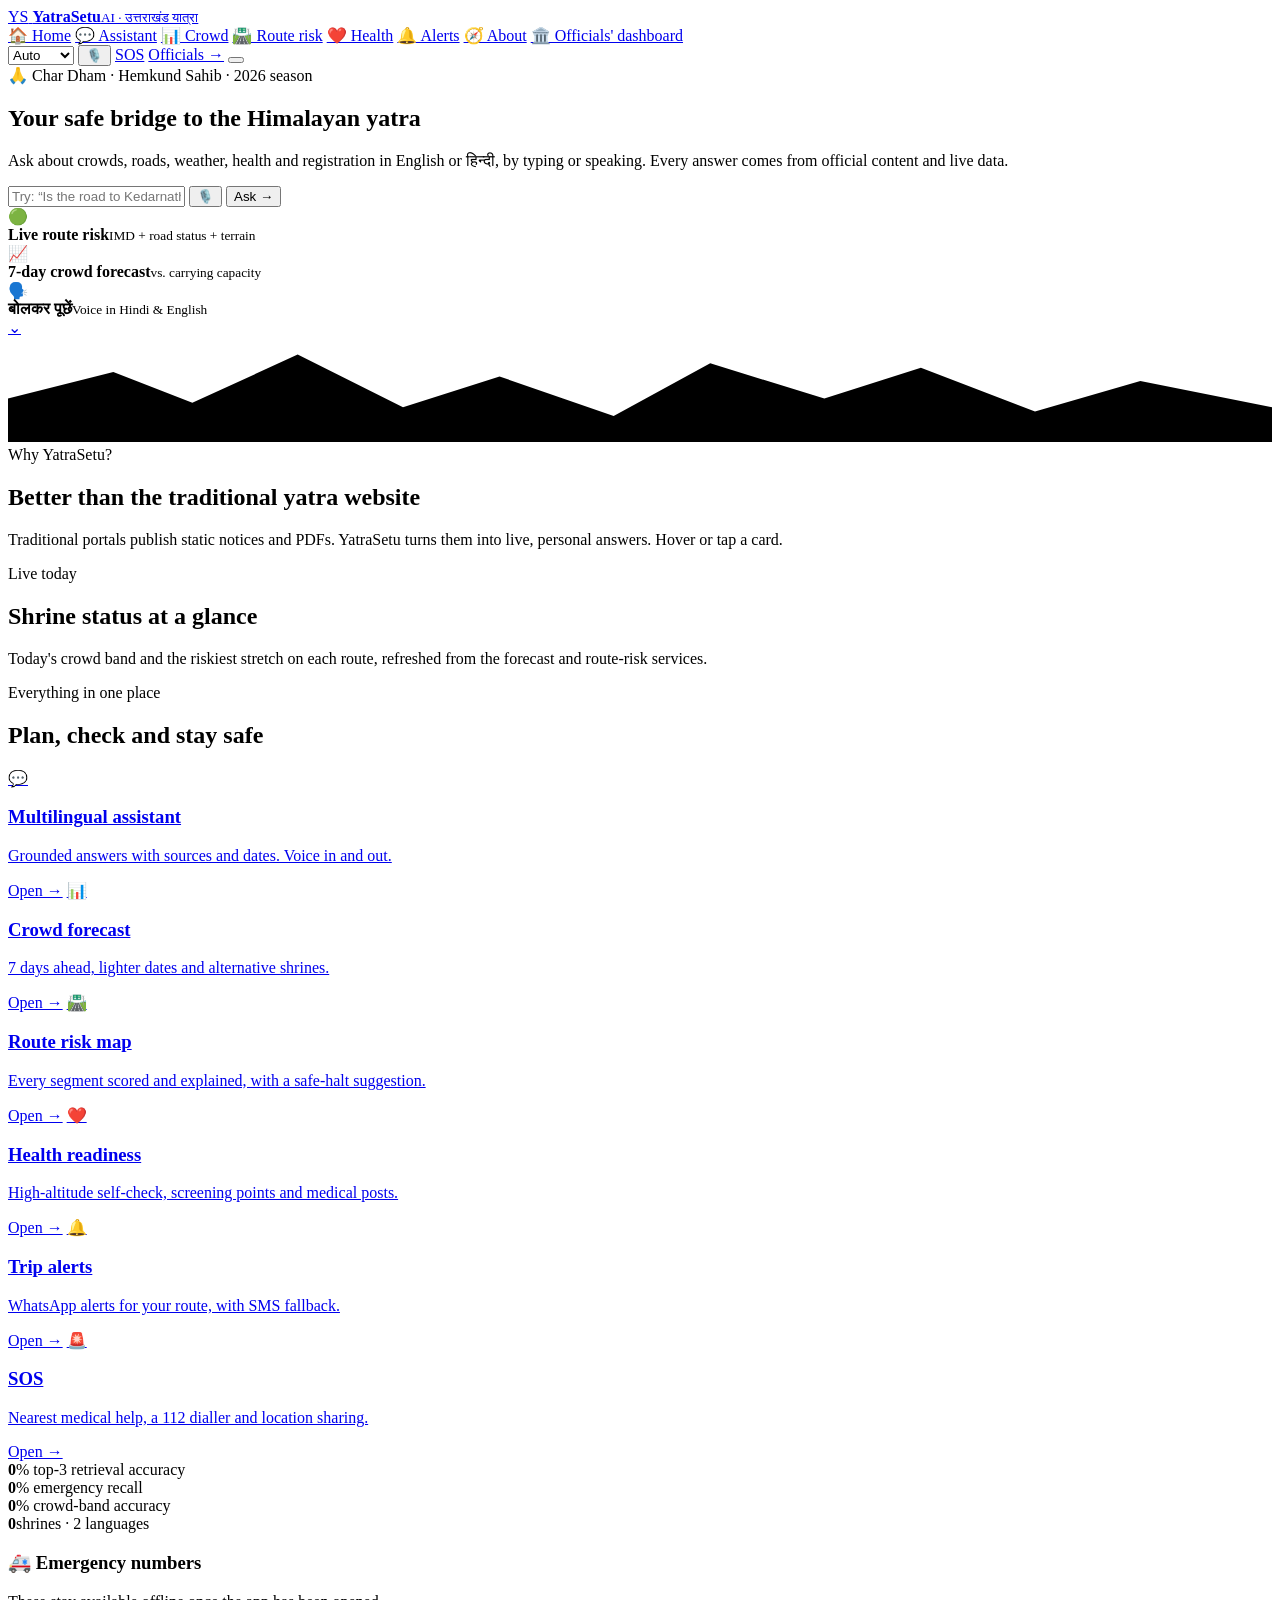
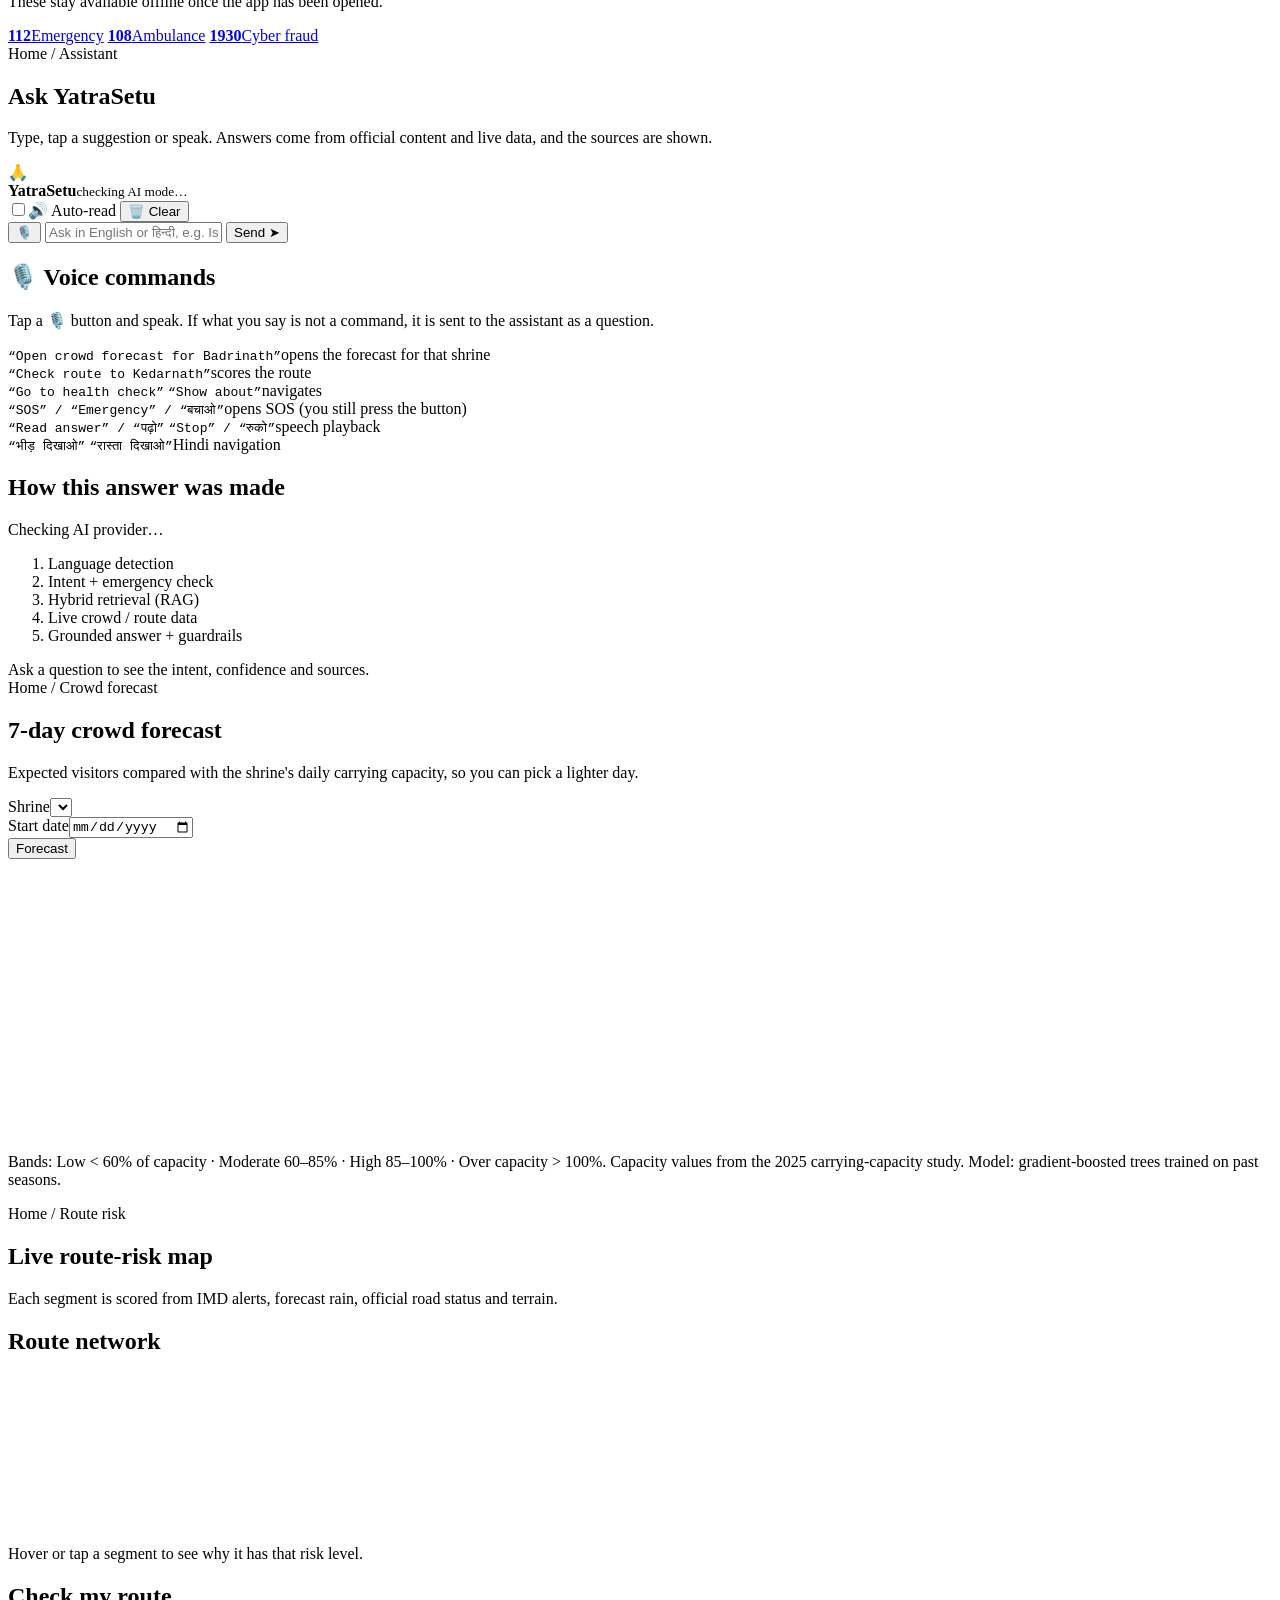
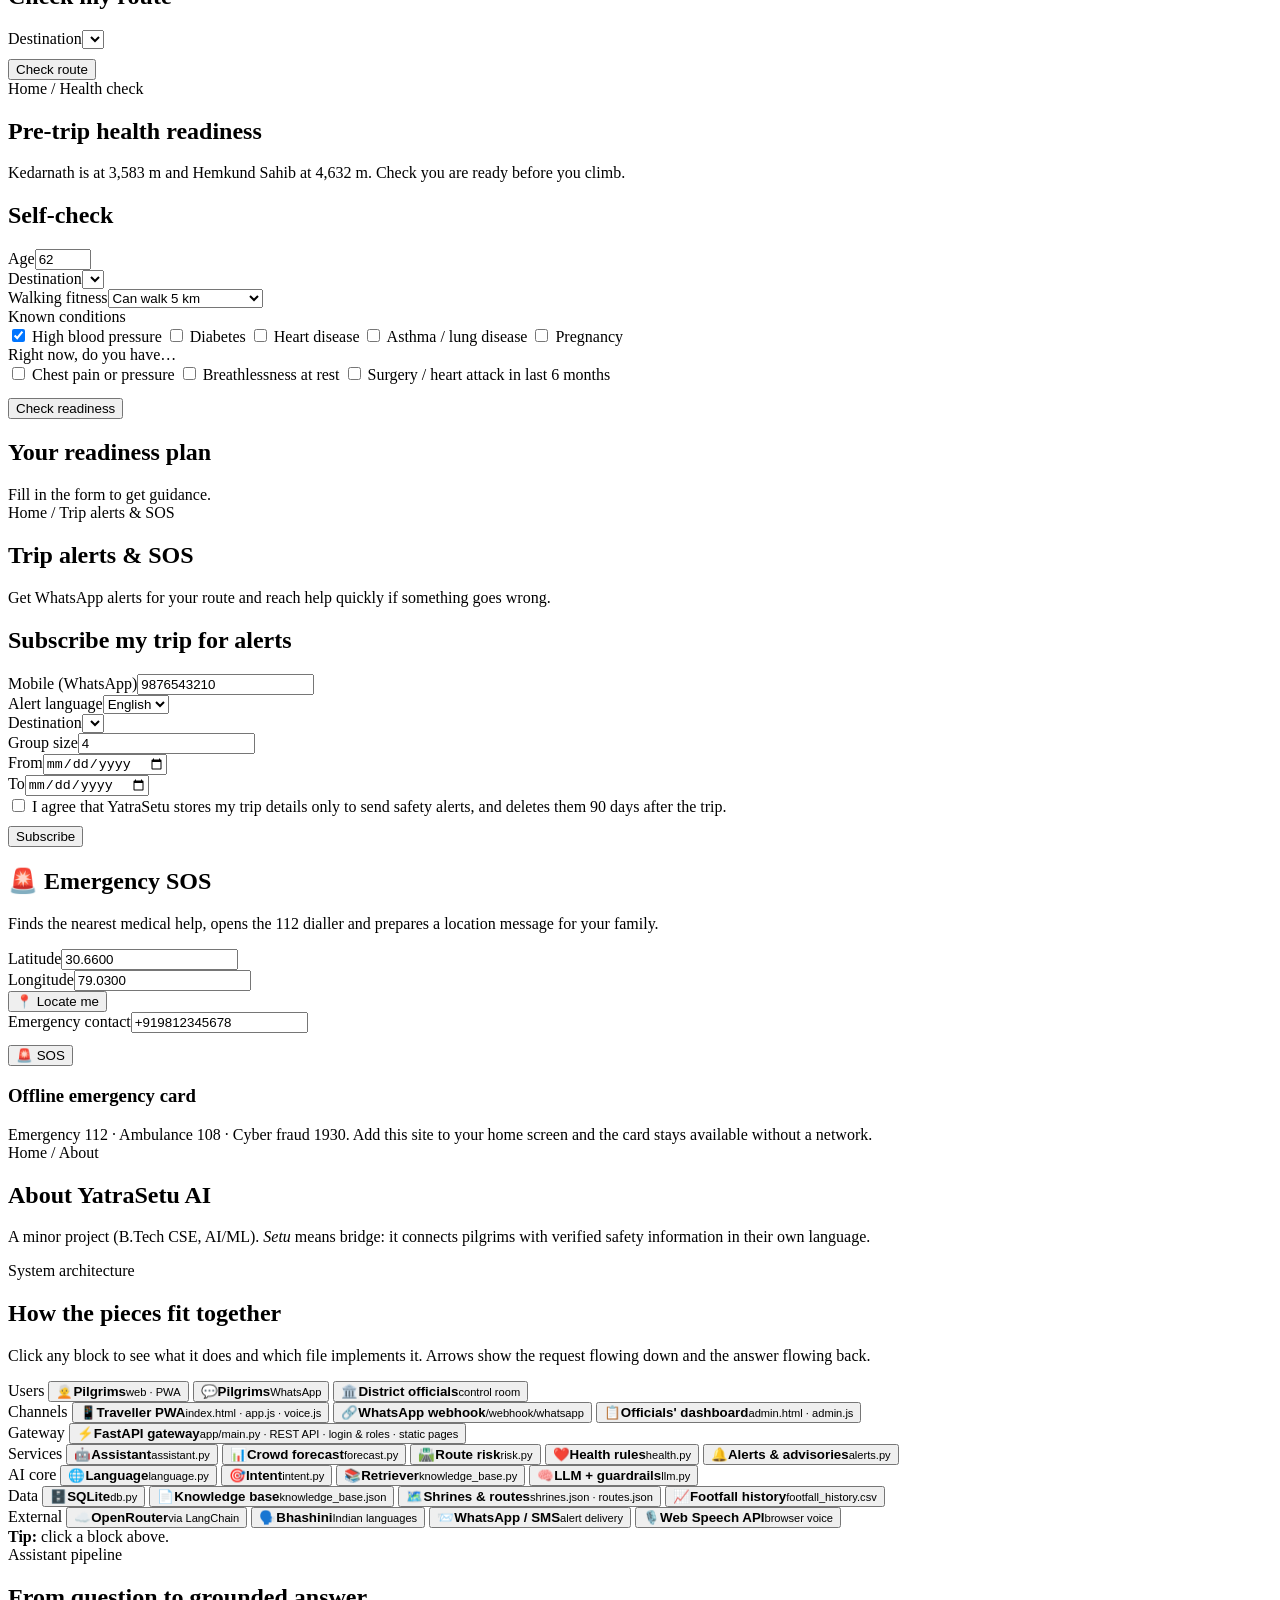
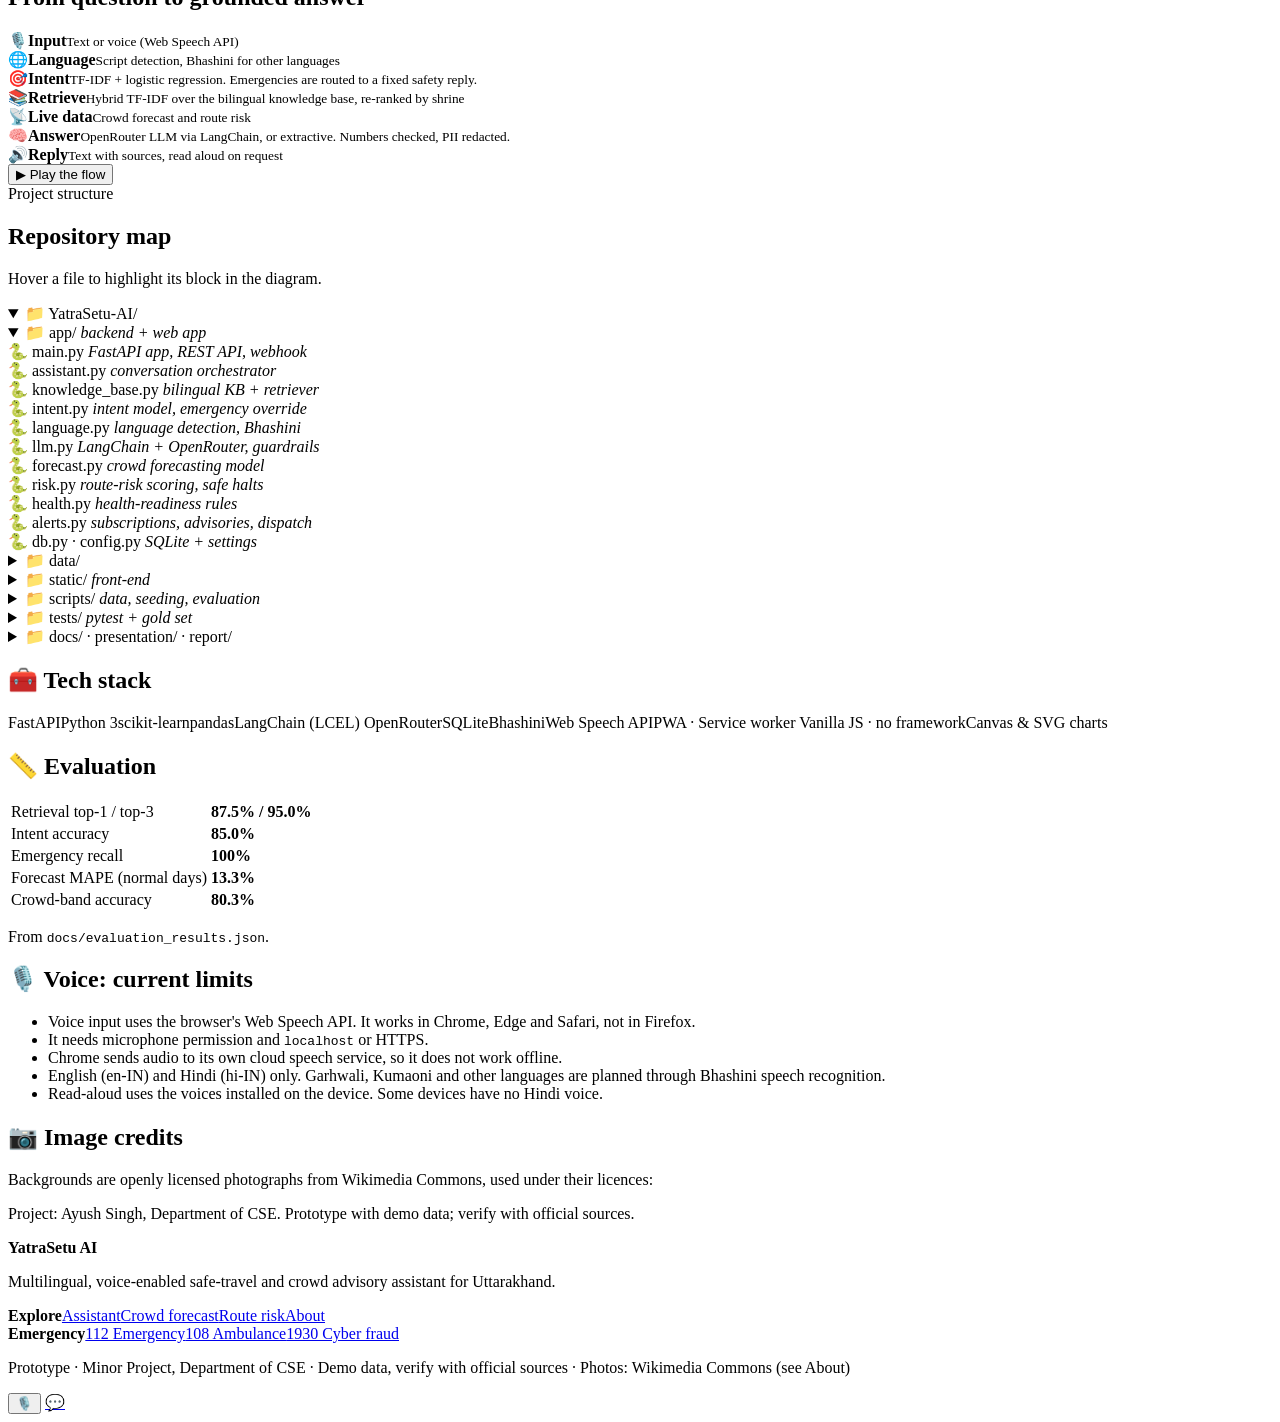
==== app/static/index.html @ c288083a "Add voice-enabled website refresh and demo assets - New voice.js: speech recognition commands/questi" ====
<!doctype html>
<html lang="en">
<head>
  <meta charset="utf-8">
  <meta name="viewport" content="width=device-width, initial-scale=1">
  <meta name="theme-color" content="#0e2a33">
  <meta name="description" content="YatraSetu AI – multilingual, voice-enabled safe-travel and crowd advisory assistant for the Char Dham and Hemkund Sahib yatra in Uttarakhand.">
  <title>YatraSetu AI – Safe Yatra Assistant</title>
  <link rel="preconnect" href="https://fonts.googleapis.com">
  <link rel="preconnect" href="https://fonts.gstatic.com" crossorigin>
  <link href="https://fonts.googleapis.com/css2?family=Poppins:wght@500;600;700;800&family=Noto+Sans:wght@400;500;600;700&family=Noto+Sans+Devanagari:wght@400;600&display=swap" rel="stylesheet">
  <link rel="stylesheet" href="/static/style.css">
  <link rel="manifest" href="/static/manifest.json">
</head>
<body class="site">

<!-- ================= NAVBAR ================= -->
<header class="nav" id="nav">
  <a class="brand" href="#home" aria-label="YatraSetu AI home">
    <span class="logo">YS</span>
    <span class="brand-text"><b>YatraSetu</b><small>AI · उत्तराखंड यात्रा</small></span>
  </a>
  <nav class="nav-links" id="nav-links" aria-label="Main">
    <a href="#home" data-page="home">🏠 Home</a>
    <a href="#assistant" data-page="assistant">💬 Assistant</a>
    <a href="#crowd" data-page="crowd">📊 Crowd</a>
    <a href="#route" data-page="route">🛣️ Route risk</a>
    <a href="#health" data-page="health">❤️ Health</a>
    <a href="#alerts" data-page="alerts">🔔 Alerts</a>
    <a href="#about" data-page="about">🧭 About</a>
    <a href="/admin" class="only-mobile">🏛️ Officials' dashboard</a>
  </nav>
  <div class="nav-actions">
    <select id="lang" class="lang" aria-label="Answer language" title="Answer & voice language">
      <option value="">Auto</option><option value="en">English</option><option value="hi">हिन्दी</option>
    </select>
    <button class="icon-btn mic" id="nav-mic" title="Voice command" aria-label="Start voice command">🎙️</button>
    <a class="sos-pill" href="#alerts" data-sos title="Emergency SOS">SOS</a>
    <a class="officials only-desktop" href="/admin">Officials →</a>
    <button class="icon-btn burger" id="burger" aria-label="Open menu" aria-expanded="false"><span></span><span></span><span></span></button>
  </div>
</header>

<main class="site-main" id="pages">

<!-- ================= HOME ================= -->
<section class="page" id="page-home" data-title="Home">
  <div class="hero bg-kedarnath">
    <div class="hero-inner">
      <div class="hero-copy">
        <span class="eyebrow reveal">🙏 Char Dham · Hemkund Sahib · 2026 season</span>
        <h1 class="reveal">Your safe bridge to the <span class="grad">Himalayan yatra</span></h1>
        <p class="lead reveal">Ask about crowds, roads, weather, health and registration in English or हिन्दी, by typing or speaking.
          Every answer comes from official content and live data.</p>
        <form class="hero-ask reveal" id="hero-ask">
          <input id="hero-q" placeholder="Try: “Is the road to Kedarnath open?”" aria-label="Ask YatraSetu">
          <button type="button" class="icon-btn mic" id="hero-mic" title="Ask by voice" aria-label="Ask by voice">🎙️</button>
          <button class="btn saff" type="submit">Ask →</button>
        </form>
        <div class="hero-chips reveal" id="hero-chips"></div>
      </div>
      <div class="hero-float" aria-hidden="true">
        <div class="glass float f1"><span>🟢</span><div><b>Live route risk</b><small>IMD + road status + terrain</small></div></div>
        <div class="glass float f2"><span>📈</span><div><b>7-day crowd forecast</b><small>vs. carrying capacity</small></div></div>
        <div class="glass float f3"><span>🗣️</span><div><b>बोलकर पूछें</b><small>Voice in Hindi &amp; English</small></div></div>
      </div>
    </div>
    <a class="scroll-cue" href="#why-anchor" aria-label="Scroll down">⌄</a>
    <svg class="ridge" viewBox="0 0 1440 120" preserveAspectRatio="none" aria-hidden="true">
      <path d="M0 120 L0 70 L120 40 L210 75 L330 20 L450 80 L560 45 L690 90 L800 30 L930 70 L1040 35 L1170 85 L1290 50 L1440 80 L1440 120 Z"/>
    </svg>
  </div>

  <!-- Why better than traditional websites: floating cards -->
  <div class="why bg-panorama" id="why-anchor">
    <div class="wrap">
      <div class="section-head light reveal">
        <span class="eyebrow">Why YatraSetu?</span>
        <h2>Better than the traditional yatra website</h2>
        <p>Traditional portals publish static notices and PDFs. YatraSetu turns them into live, personal answers. Hover or tap a card.</p>
      </div>
      <div class="why-grid" id="why-grid"></div>
    </div>
  </div>

  <!-- Live shrine status -->
  <div class="wrap block">
    <div class="section-head reveal">
      <span class="eyebrow">Live today</span>
      <h2>Shrine status at a glance</h2>
      <p>Today's crowd band and the riskiest stretch on each route, refreshed from the forecast and route-risk services.</p>
    </div>
    <div class="shrine-grid" id="shrine-grid">
      <div class="skeleton"></div><div class="skeleton"></div><div class="skeleton"></div><div class="skeleton"></div><div class="skeleton"></div>
    </div>
  </div>

  <!-- Feature tiles -->
  <div class="wrap block">
    <div class="section-head reveal">
      <span class="eyebrow">Everything in one place</span>
      <h2>Plan, check and stay safe</h2>
    </div>
    <div class="feature-grid">
      <a class="feature reveal" href="#assistant"><span class="fi">💬</span><h3>Multilingual assistant</h3><p>Grounded answers with sources and dates. Voice in and out.</p><span class="go">Open →</span></a>
      <a class="feature reveal" href="#crowd"><span class="fi">📊</span><h3>Crowd forecast</h3><p>7 days ahead, lighter dates and alternative shrines.</p><span class="go">Open →</span></a>
      <a class="feature reveal" href="#route"><span class="fi">🛣️</span><h3>Route risk map</h3><p>Every segment scored and explained, with a safe-halt suggestion.</p><span class="go">Open →</span></a>
      <a class="feature reveal" href="#health"><span class="fi">❤️</span><h3>Health readiness</h3><p>High-altitude self-check, screening points and medical posts.</p><span class="go">Open →</span></a>
      <a class="feature reveal" href="#alerts"><span class="fi">🔔</span><h3>Trip alerts</h3><p>WhatsApp alerts for your route, with SMS fallback.</p><span class="go">Open →</span></a>
      <a class="feature reveal" href="#alerts" data-sos><span class="fi">🚨</span><h3>SOS</h3><p>Nearest medical help, a 112 dialler and location sharing.</p><span class="go">Open →</span></a>
    </div>
  </div>

  <!-- Stats -->
  <div class="stats-band">
    <div class="wrap stats">
      <div class="stat reveal"><b data-count="95">0</b><span>% top-3 retrieval accuracy</span></div>
      <div class="stat reveal"><b data-count="100">0</b><span>% emergency recall</span></div>
      <div class="stat reveal"><b data-count="80.3" data-dec="1">0</b><span>% crowd-band accuracy</span></div>
      <div class="stat reveal"><b data-count="5">0</b><span>shrines · 2 languages</span></div>
    </div>
  </div>

  <div class="wrap block">
    <div class="emergency reveal">
      <div><h3>🚑 Emergency numbers</h3><p>These stay available offline once the app has been opened.</p></div>
      <div class="em-nums">
        <a href="tel:112"><b>112</b><span>Emergency</span></a>
        <a href="tel:108"><b>108</b><span>Ambulance</span></a>
        <a href="tel:1930"><b>1930</b><span>Cyber fraud</span></a>
      </div>
    </div>
  </div>
</section>

<!-- ================= ASSISTANT ================= -->
<section class="page" id="page-assistant" data-title="Assistant">
  <div class="banner bg-chaukhamba">
    <div class="wrap"><span class="crumb">Home / Assistant</span><h1>Ask YatraSetu</h1>
      <p>Type, tap a suggestion or speak. Answers come from official content and live data, and the sources are shown.</p></div>
  </div>
  <div class="wrap lift">
    <div class="grid g2">
      <div class="card chat-card">
        <div class="chat-head">
          <div class="bot-id"><span class="avatar">🙏</span><div><b>YatraSetu</b><small id="ai-mode">checking AI mode…</small></div></div>
          <div class="chat-tools">
            <label class="toggle" title="Read replies aloud"><input type="checkbox" id="auto-speak"><span></span>🔊 Auto-read</label>
            <button class="btn ghost sm" id="clear-chat" title="Clear conversation">🗑️ Clear</button>
          </div>
        </div>
        <div class="chat" id="chat" aria-live="polite"></div>
        <div class="quick" id="quick"></div>
        <form class="chatbar" id="chatbar">
          <button type="button" class="icon-btn mic big" id="chat-mic" title="Speak your question" aria-label="Speak your question">🎙️</button>
          <input id="q" autocomplete="off" placeholder="Ask in English or हिन्दी, e.g. Is Kedarnath crowded this week?  (press / to focus)">
          <button class="btn" id="send" type="submit">Send ➤</button>
        </form>
        <div id="voice-note" class="voice-note" hidden></div>
      </div>
      <div class="side-stack">
        <div class="card">
          <h2>🎙️ Voice commands</h2>
          <p class="muted">Tap a 🎙️ button and speak. If what you say is not a command, it is sent to the assistant as a question.</p>
          <div class="cmd-list">
            <div><kbd>“Open crowd forecast for Badrinath”</kbd><span>opens the forecast for that shrine</span></div>
            <div><kbd>“Check route to Kedarnath”</kbd><span>scores the route</span></div>
            <div><kbd>“Go to health check”</kbd> <kbd>“Show about”</kbd><span>navigates</span></div>
            <div><kbd>“SOS” / “Emergency” / “बचाओ”</kbd><span>opens SOS (you still press the button)</span></div>
            <div><kbd>“Read answer” / “पढ़ो”</kbd> <kbd>“Stop” / “रुको”</kbd><span>speech playback</span></div>
            <div><kbd>“भीड़ दिखाओ”</kbd> <kbd>“रास्ता दिखाओ”</kbd><span>Hindi navigation</span></div>
          </div>
          <div class="notice small" id="voice-support"></div>
        </div>
        <div class="card">
          <h2>How this answer was made</h2>
          <div id="ai-status" class="notice small">Checking AI provider…</div>
          <ol class="pipeline-mini" id="pipe-mini">
            <li data-step="lang">Language detection</li>
            <li data-step="intent">Intent + emergency check</li>
            <li data-step="retrieve">Hybrid retrieval (RAG)</li>
            <li data-step="live">Live crowd / route data</li>
            <li data-step="answer">Grounded answer + guardrails</li>
          </ol>
          <div id="details" class="muted">Ask a question to see the intent, confidence and sources.</div>
        </div>
      </div>
    </div>
  </div>
</section>

<!-- ================= CROWD ================= -->
<section class="page" id="page-crowd" data-title="Crowd forecast">
  <div class="banner bg-badrinath">
    <div class="wrap"><span class="crumb">Home / Crowd forecast</span><h1>7-day crowd forecast</h1>
      <p>Expected visitors compared with the shrine's daily carrying capacity, so you can pick a lighter day.</p></div>
  </div>
  <div class="wrap lift">
    <div class="card">
      <div class="shrine-pills" id="c-pills" role="tablist" aria-label="Shrine"></div>
      <div class="row">
        <div><label for="c-shrine">Shrine</label><select id="c-shrine"></select></div>
        <div><label for="c-date">Start date</label><input type="date" id="c-date"></div>
        <div style="flex:0"><button class="btn" id="c-go">Forecast</button></div>
      </div>
      <div class="daycards" id="c-days"></div>
      <canvas id="c-chart" style="width:100%;height:260px;margin-top:14px"></canvas>
      <div id="c-suggest"></div>
      <p class="muted">Bands: Low &lt; 60% of capacity · Moderate 60–85% · High 85–100% · Over capacity &gt; 100%.
        Capacity values from the 2025 carrying-capacity study. Model: gradient-boosted trees trained on past seasons.</p>
    </div>
  </div>
</section>

<!-- ================= ROUTE ================= -->
<section class="page" id="page-route" data-title="Route risk">
  <div class="banner bg-chandrashila">
    <div class="wrap"><span class="crumb">Home / Route risk</span><h1>Live route-risk map</h1>
      <p>Each segment is scored from IMD alerts, forecast rain, official road status and terrain.</p></div>
  </div>
  <div class="wrap lift">
    <div class="grid g2">
      <div class="card">
        <h2>Route network</h2>
        <div class="map-wrap"><svg id="map" style="width:100%;height:auto"></svg></div>
        <p class="muted">Hover or tap a segment to see why it has that risk level.</p>
      </div>
      <div class="card">
        <h2>Check my route</h2>
        <label for="r-shrine">Destination</label><select id="r-shrine"></select>
        <div style="margin-top:10px"><button class="btn" id="r-go">Check route</button></div>
        <div id="r-out"></div>
      </div>
    </div>
  </div>
</section>

<!-- ================= HEALTH ================= -->
<section class="page" id="page-health" data-title="Health check">
  <div class="banner bg-flowers">
    <div class="wrap"><span class="crumb">Home / Health check</span><h1>Pre-trip health readiness</h1>
      <p>Kedarnath is at 3,583 m and Hemkund Sahib at 4,632 m. Check you are ready before you climb.</p></div>
  </div>
  <div class="wrap lift">
    <div class="grid g2">
      <div class="card" id="health-form">
        <h2>Self-check</h2>
        <div class="row">
          <div><label for="h-age">Age</label><input type="number" id="h-age" value="62" min="1" max="110"></div>
          <div><label for="h-shrine">Destination</label><select id="h-shrine"></select></div>
          <div><label for="h-fit">Walking fitness</label><select id="h-fit"><option value="high">Can walk 10 km easily</option>
            <option value="medium" selected>Can walk 5 km</option><option value="low">Struggle to walk 5 km</option></select></div>
        </div>
        <label>Known conditions</label>
        <div class="check-grid">
          <label class="check"><input type="checkbox" value="bp" checked> High blood pressure</label>
          <label class="check"><input type="checkbox" value="diabetes"> Diabetes</label>
          <label class="check"><input type="checkbox" value="heart"> Heart disease</label>
          <label class="check"><input type="checkbox" value="asthma"> Asthma / lung disease</label>
          <label class="check"><input type="checkbox" value="pregnancy"> Pregnancy</label>
        </div>
        <label>Right now, do you have…</label>
        <div class="check-grid">
          <label class="check"><input type="checkbox" class="rf" value="chest_pain"> Chest pain or pressure</label>
          <label class="check"><input type="checkbox" class="rf" value="breathless_rest"> Breathlessness at rest</label>
          <label class="check"><input type="checkbox" class="rf" value="recent_surgery"> Surgery / heart attack in last 6 months</label>
        </div>
        <div style="margin-top:14px"><button class="btn saff" id="h-go">Check readiness</button></div>
      </div>
      <div class="card"><h2>Your readiness plan</h2><div id="h-out" class="muted">Fill in the form to get guidance.</div></div>
    </div>
  </div>
</section>

<!-- ================= ALERTS & SOS ================= -->
<section class="page" id="page-alerts" data-title="Trip alerts & SOS">
  <div class="banner bg-yamunotri">
    <div class="wrap"><span class="crumb">Home / Trip alerts &amp; SOS</span><h1>Trip alerts &amp; SOS</h1>
      <p>Get WhatsApp alerts for your route and reach help quickly if something goes wrong.</p></div>
  </div>
  <div class="wrap lift">
    <div class="grid g2">
      <div class="card">
        <h2>Subscribe my trip for alerts</h2>
        <div class="row">
          <div><label for="s-phone">Mobile (WhatsApp)</label><input id="s-phone" value="9876543210"></div>
          <div><label for="s-lang">Alert language</label><select id="s-lang"><option value="en">English</option><option value="hi">हिन्दी</option></select></div>
        </div>
        <div class="row">
          <div><label for="s-shrine">Destination</label><select id="s-shrine"></select></div>
          <div><label for="s-group">Group size</label><input type="number" id="s-group" value="4"></div>
        </div>
        <div class="row">
          <div><label for="s-from">From</label><input type="date" id="s-from"></div>
          <div><label for="s-to">To</label><input type="date" id="s-to"></div>
        </div>
        <label class="check" style="margin-top:12px"><input type="checkbox" id="s-consent"> I agree that YatraSetu stores my trip
          details only to send safety alerts, and deletes them 90 days after the trip.</label>
        <div style="margin-top:10px"><button class="btn" id="s-go">Subscribe</button></div>
        <div id="s-out"></div>
      </div>
      <div class="card sos-card" id="sos-card">
        <h2>🚨 Emergency SOS</h2>
        <p class="muted">Finds the nearest medical help, opens the 112 dialler and prepares a location message for your family.</p>
        <div class="row">
          <div><label for="sos-lat">Latitude</label><input id="sos-lat" value="30.6600"></div>
          <div><label for="sos-lon">Longitude</label><input id="sos-lon" value="79.0300"></div>
          <div style="flex:0"><button class="btn ghost" id="sos-locate" title="Use my phone's location">📍 Locate me</button></div>
        </div>
        <label for="sos-contact">Emergency contact</label><input id="sos-contact" value="+919812345678">
        <div style="margin-top:12px"><button class="btn red big-sos" id="sos-go">🚨 SOS</button></div>
        <div id="sos-out"></div>
        <h3>Offline emergency card</h3>
        <div class="notice">Emergency 112 · Ambulance 108 · Cyber fraud 1930. Add this site to your home screen and the card
          stays available without a network.</div>
      </div>
    </div>
  </div>
</section>

<!-- ================= ABOUT ================= -->
<section class="page" id="page-about" data-title="About">
  <div class="banner bg-hemkund">
    <div class="wrap"><span class="crumb">Home / About</span><h1>About YatraSetu AI</h1>
      <p>A minor project (B.Tech CSE, AI/ML). <i>Setu</i> means bridge: it connects pilgrims with verified safety information in their own language.</p></div>
  </div>
  <div class="wrap lift">

    <div class="card">
      <div class="section-head compact">
        <span class="eyebrow">System architecture</span>
        <h2>How the pieces fit together</h2>
        <p>Click any block to see what it does and which file implements it. Arrows show the request flowing down and the answer flowing back.</p>
      </div>
      <div class="arch" id="arch">
        <div class="layer" data-layer="Users">
          <span class="layer-tag">Users</span>
          <button class="node user" data-node="pilgrim">🧑‍🦳<b>Pilgrims</b><small>web · PWA</small></button>
          <button class="node user" data-node="wa-user">💬<b>Pilgrims</b><small>WhatsApp</small></button>
          <button class="node user" data-node="official">🏛️<b>District officials</b><small>control room</small></button>
        </div>
        <div class="flow" aria-hidden="true"><i></i><i></i><i></i></div>
        <div class="layer" data-layer="Channels">
          <span class="layer-tag">Channels</span>
          <button class="node chan" data-node="pwa" data-file="static/index.html">📱<b>Traveller PWA</b><small>index.html · app.js · voice.js</small></button>
          <button class="node chan" data-node="webhook" data-file="main.py">🔗<b>WhatsApp webhook</b><small>/webhook/whatsapp</small></button>
          <button class="node chan" data-node="admin" data-file="static/admin.html">📋<b>Officials' dashboard</b><small>admin.html · admin.js</small></button>
        </div>
        <div class="flow" aria-hidden="true"><i></i><i></i><i></i></div>
        <div class="layer" data-layer="Gateway">
          <span class="layer-tag">Gateway</span>
          <button class="node gate wide" data-node="gateway" data-file="main.py">⚡<b>FastAPI gateway</b><small>app/main.py · REST API · login &amp; roles · static pages</small></button>
        </div>
        <div class="flow" aria-hidden="true"><i></i><i></i><i></i></div>
        <div class="layer" data-layer="Services">
          <span class="layer-tag">Services</span>
          <button class="node svc" data-node="assistant" data-file="assistant.py">🤖<b>Assistant</b><small>assistant.py</small></button>
          <button class="node svc" data-node="forecast" data-file="forecast.py">📊<b>Crowd forecast</b><small>forecast.py</small></button>
          <button class="node svc" data-node="risk" data-file="risk.py">🛣️<b>Route risk</b><small>risk.py</small></button>
          <button class="node svc" data-node="health" data-file="health.py">❤️<b>Health rules</b><small>health.py</small></button>
          <button class="node svc" data-node="alerts" data-file="alerts.py">🔔<b>Alerts &amp; advisories</b><small>alerts.py</small></button>
        </div>
        <div class="flow" aria-hidden="true"><i></i><i></i><i></i></div>
        <div class="layer ai" data-layer="AI core">
          <span class="layer-tag">AI core</span>
          <button class="node ai" data-node="language" data-file="language.py">🌐<b>Language</b><small>language.py</small></button>
          <button class="node ai" data-node="intent" data-file="intent.py">🎯<b>Intent</b><small>intent.py</small></button>
          <button class="node ai" data-node="kb" data-file="knowledge_base.py">📚<b>Retriever</b><small>knowledge_base.py</small></button>
          <button class="node ai" data-node="llm" data-file="llm.py">🧠<b>LLM + guardrails</b><small>llm.py</small></button>
        </div>
        <div class="flow" aria-hidden="true"><i></i><i></i><i></i></div>
        <div class="layer split">
          <div class="group">
            <span class="layer-tag">Data</span>
            <button class="node data" data-node="sqlite" data-file="db.py">🗄️<b>SQLite</b><small>db.py</small></button>
            <button class="node data" data-node="kbjson" data-file="data/knowledge_base.json">📄<b>Knowledge base</b><small>knowledge_base.json</small></button>
            <button class="node data" data-node="geo" data-file="data/routes.json">🗺️<b>Shrines &amp; routes</b><small>shrines.json · routes.json</small></button>
            <button class="node data" data-node="history" data-file="data/footfall_history.csv">📈<b>Footfall history</b><small>footfall_history.csv</small></button>
          </div>
          <div class="group ext">
            <span class="layer-tag">External</span>
            <button class="node ext" data-node="openrouter">☁️<b>OpenRouter</b><small>via LangChain</small></button>
            <button class="node ext" data-node="bhashini">🗣️<b>Bhashini</b><small>Indian languages</small></button>
            <button class="node ext" data-node="whatsapp">📨<b>WhatsApp / SMS</b><small>alert delivery</small></button>
            <button class="node ext" data-node="speech">🎙️<b>Web Speech API</b><small>browser voice</small></button>
          </div>
        </div>
      </div>
      <div class="node-detail" id="node-detail"><b>Tip:</b> click a block above.</div>
    </div>

    <div class="grid g2 about-grid">
      <div class="card">
        <div class="section-head compact">
          <span class="eyebrow">Assistant pipeline</span>
          <h2>From question to grounded answer</h2>
        </div>
        <div class="pipeline" id="pipeline">
          <div class="pstep" data-i="0"><span>🎙️</span><b>Input</b><small>Text or voice (Web Speech API)</small></div>
          <div class="pstep" data-i="1"><span>🌐</span><b>Language</b><small>Script detection, Bhashini for other languages</small></div>
          <div class="pstep" data-i="2"><span>🎯</span><b>Intent</b><small>TF-IDF + logistic regression. Emergencies are routed to a fixed safety reply.</small></div>
          <div class="pstep" data-i="3"><span>📚</span><b>Retrieve</b><small>Hybrid TF-IDF over the bilingual knowledge base, re-ranked by shrine</small></div>
          <div class="pstep" data-i="4"><span>📡</span><b>Live data</b><small>Crowd forecast and route risk</small></div>
          <div class="pstep" data-i="5"><span>🧠</span><b>Answer</b><small>OpenRouter LLM via LangChain, or extractive. Numbers checked, PII redacted.</small></div>
          <div class="pstep" data-i="6"><span>🔊</span><b>Reply</b><small>Text with sources, read aloud on request</small></div>
        </div>
        <button class="btn ghost" id="play-pipe">▶ Play the flow</button>
      </div>

      <div class="card">
        <div class="section-head compact">
          <span class="eyebrow">Project structure</span>
          <h2>Repository map</h2>
          <p>Hover a file to highlight its block in the diagram.</p>
        </div>
        <div class="tree" id="tree">
          <details open><summary>📁 YatraSetu-AI/</summary>
            <details open><summary>📁 app/ <em>backend + web app</em></summary>
              <div class="leaf" data-file="main.py">🐍 main.py <em>FastAPI app, REST API, webhook</em></div>
              <div class="leaf" data-file="assistant.py">🐍 assistant.py <em>conversation orchestrator</em></div>
              <div class="leaf" data-file="knowledge_base.py">🐍 knowledge_base.py <em>bilingual KB + retriever</em></div>
              <div class="leaf" data-file="intent.py">🐍 intent.py <em>intent model, emergency override</em></div>
              <div class="leaf" data-file="language.py">🐍 language.py <em>language detection, Bhashini</em></div>
              <div class="leaf" data-file="llm.py">🐍 llm.py <em>LangChain + OpenRouter, guardrails</em></div>
              <div class="leaf" data-file="forecast.py">🐍 forecast.py <em>crowd forecasting model</em></div>
              <div class="leaf" data-file="risk.py">🐍 risk.py <em>route-risk scoring, safe halts</em></div>
              <div class="leaf" data-file="health.py">🐍 health.py <em>health-readiness rules</em></div>
              <div class="leaf" data-file="alerts.py">🐍 alerts.py <em>subscriptions, advisories, dispatch</em></div>
              <div class="leaf" data-file="db.py">🐍 db.py · config.py <em>SQLite + settings</em></div>
              <details><summary>📁 data/</summary>
                <div class="leaf" data-file="data/knowledge_base.json">🧾 knowledge_base.json</div>
                <div class="leaf" data-file="data/routes.json">🧾 shrines.json · routes.json</div>
                <div class="leaf" data-file="data/footfall_history.csv">📈 footfall_history.csv</div>
              </details>
              <details><summary>📁 static/ <em>front-end</em></summary>
                <div class="leaf" data-file="static/index.html">🌐 index.html · style.css <em>traveller site</em></div>
                <div class="leaf" data-file="static/index.html">⚙️ app.js · voice.js · charts.js</div>
                <div class="leaf" data-file="static/admin.html">🏛️ admin.html · admin.js <em>dashboard</em></div>
                <div class="leaf">📦 sw.js · manifest.json <em>offline PWA</em></div>
              </details>
            </details>
            <details><summary>📁 scripts/ <em>data, seeding, evaluation</em></summary>
              <div class="leaf">🐍 generate_data.py · seed_demo.py · evaluate.py · make_demo_deck.py</div>
            </details>
            <details><summary>📁 tests/ <em>pytest + gold set</em></summary>
              <div class="leaf">🧪 test_core.py · gold_set.json</div>
            </details>
            <details><summary>📁 docs/ · presentation/ · report/</summary>
              <div class="leaf">🖼️ diagrams, screenshots, evaluation results, demo script, decks, project report</div>
            </details>
          </details>
        </div>
      </div>
    </div>

    <div class="grid g3 about-grid">
      <div class="card">
        <h2>🧰 Tech stack</h2>
        <div class="chips">
          <span>FastAPI</span><span>Python 3</span><span>scikit-learn</span><span>pandas</span><span>LangChain (LCEL)</span>
          <span>OpenRouter</span><span>SQLite</span><span>Bhashini</span><span>Web Speech API</span><span>PWA · Service worker</span>
          <span>Vanilla JS · no framework</span><span>Canvas &amp; SVG charts</span>
        </div>
      </div>
      <div class="card">
        <h2>📏 Evaluation</h2>
        <table class="t compact">
          <tr><td>Retrieval top-1 / top-3</td><td><b>87.5% / 95.0%</b></td></tr>
          <tr><td>Intent accuracy</td><td><b>85.0%</b></td></tr>
          <tr><td>Emergency recall</td><td><b>100%</b></td></tr>
          <tr><td>Forecast MAPE (normal days)</td><td><b>13.3%</b></td></tr>
          <tr><td>Crowd-band accuracy</td><td><b>80.3%</b></td></tr>
        </table>
        <p class="muted">From <code>docs/evaluation_results.json</code>.</p>
      </div>
      <div class="card">
        <h2>🎙️ Voice: current limits</h2>
        <ul class="muted tight">
          <li>Voice input uses the browser's Web Speech API. It works in Chrome, Edge and Safari, not in Firefox.</li>
          <li>It needs microphone permission and <code>localhost</code> or HTTPS.</li>
          <li>Chrome sends audio to its own cloud speech service, so it does not work offline.</li>
          <li>English (en-IN) and Hindi (hi-IN) only. Garhwali, Kumaoni and other languages are planned through Bhashini speech recognition.</li>
          <li>Read-aloud uses the voices installed on the device. Some devices have no Hindi voice.</li>
        </ul>
      </div>
    </div>

    <div class="card credits">
      <h2>📷 Image credits</h2>
      <p class="muted">Backgrounds are openly licensed photographs from Wikimedia Commons, used under their licences:</p>
      <ul id="credits"></ul>
      <p class="muted">Project: Ayush Singh, Department of CSE. Prototype with demo data; verify with official sources.</p>
    </div>
  </div>
</section>

</main>

<footer class="site-footer">
  <div class="wrap foot">
    <div><b>YatraSetu AI</b><p>Multilingual, voice-enabled safe-travel and crowd advisory assistant for Uttarakhand.</p></div>
    <div><b>Explore</b><a href="#assistant">Assistant</a><a href="#crowd">Crowd forecast</a><a href="#route">Route risk</a><a href="#about">About</a></div>
    <div><b>Emergency</b><a href="tel:112">112 Emergency</a><a href="tel:108">108 Ambulance</a><a href="tel:1930">1930 Cyber fraud</a></div>
  </div>
  <p class="fine">Prototype · Minor Project, Department of CSE · Demo data, verify with official sources · Photos: Wikimedia Commons (see About)</p>
</footer>

<!-- floating action buttons -->
<div class="fab-group">
  <button class="fab mic" id="fab-mic" title="Voice command" aria-label="Voice command">🎙️</button>
  <a class="fab" href="#assistant" id="fab-chat" title="Ask YatraSetu" aria-label="Ask YatraSetu">💬</a>
</div>

<!-- voice overlay -->
<div class="voice-overlay" id="voice-overlay" hidden>
  <div class="voice-sheet" role="dialog" aria-label="Listening">
    <div class="wave"><i></i><i></i><i></i><i></i><i></i></div>
    <h3 id="vo-title">Listening…</h3>
    <p id="vo-text" class="vo-text">Speak now</p>
    <p class="muted" id="vo-hint">Try “Is Kedarnath crowded this week?” or “Open route risk”</p>
    <button class="btn ghost" id="vo-cancel">Cancel</button>
  </div>
</div>

<div class="toast" id="toast" role="status" aria-live="polite"></div>

<script src="/static/charts.js"></script>
<script src="/static/app.js"></script>
<script src="/static/voice.js"></script>
</body>
</html>
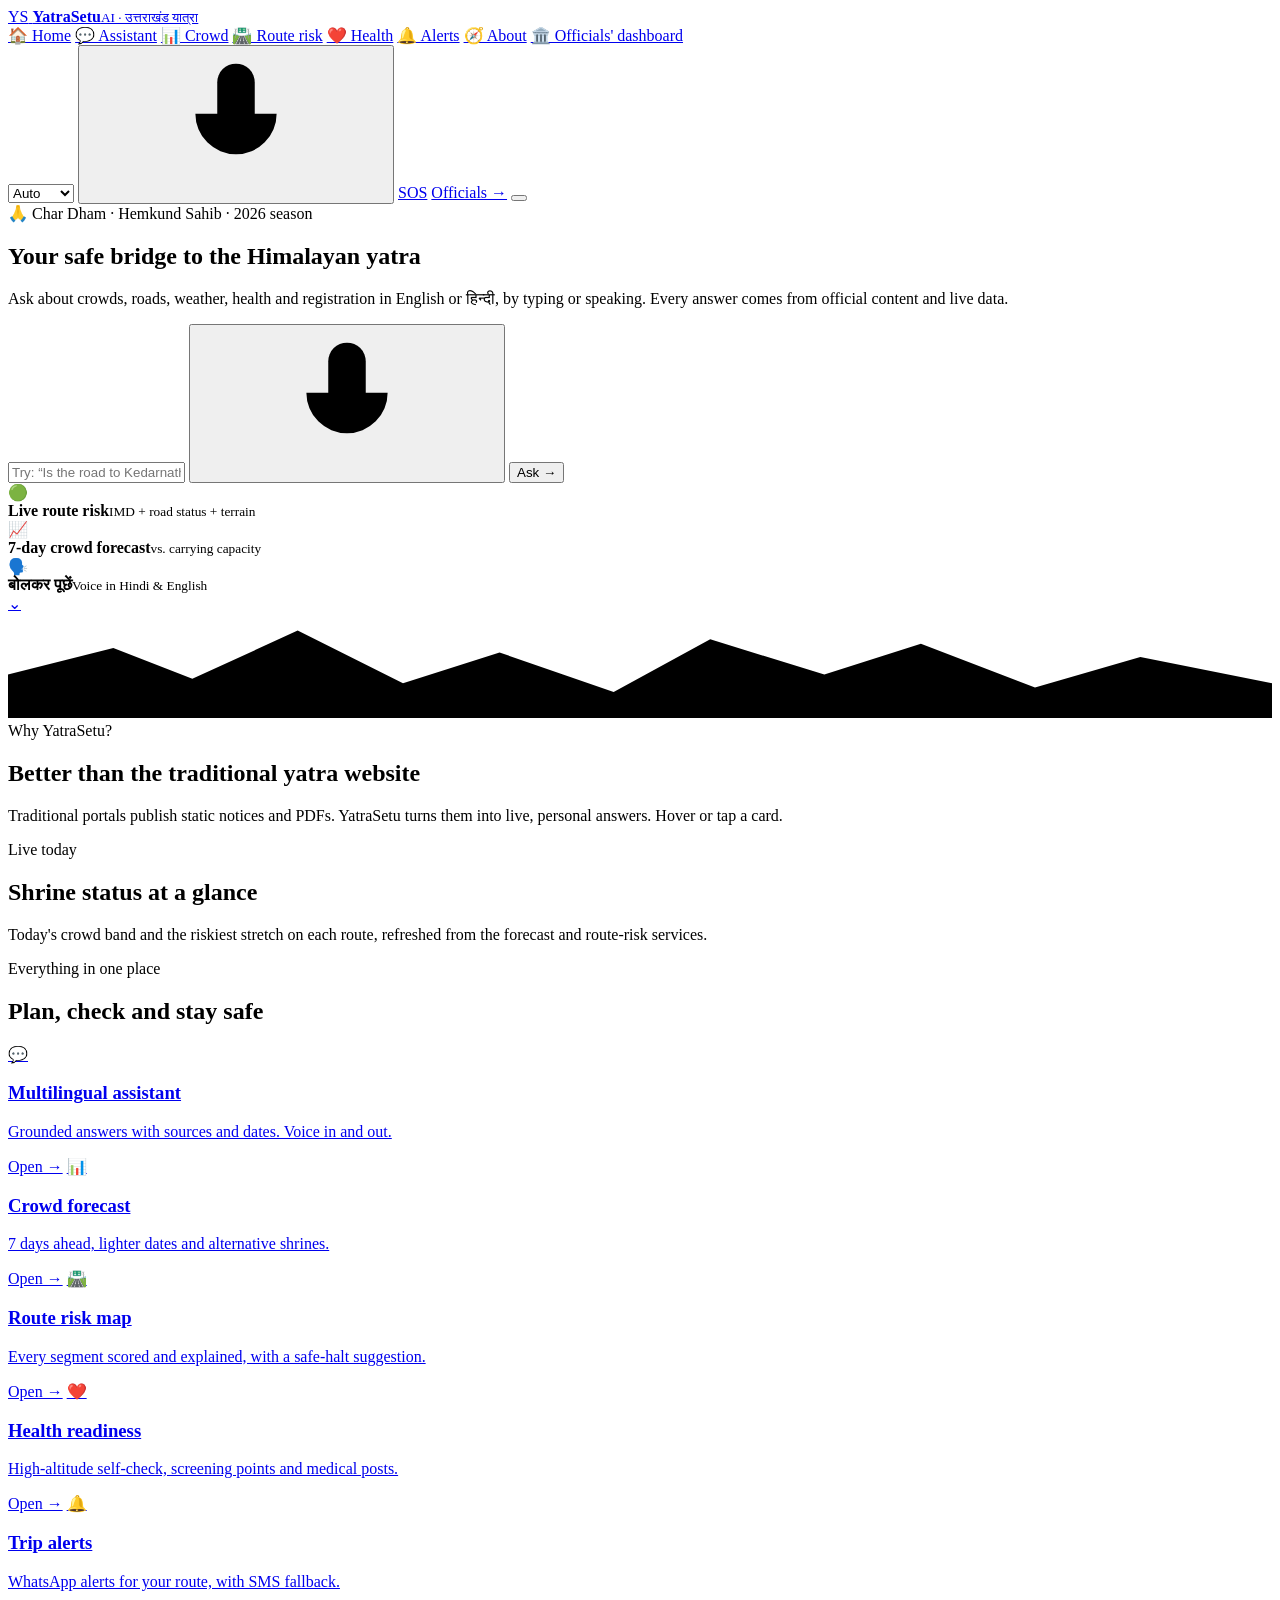
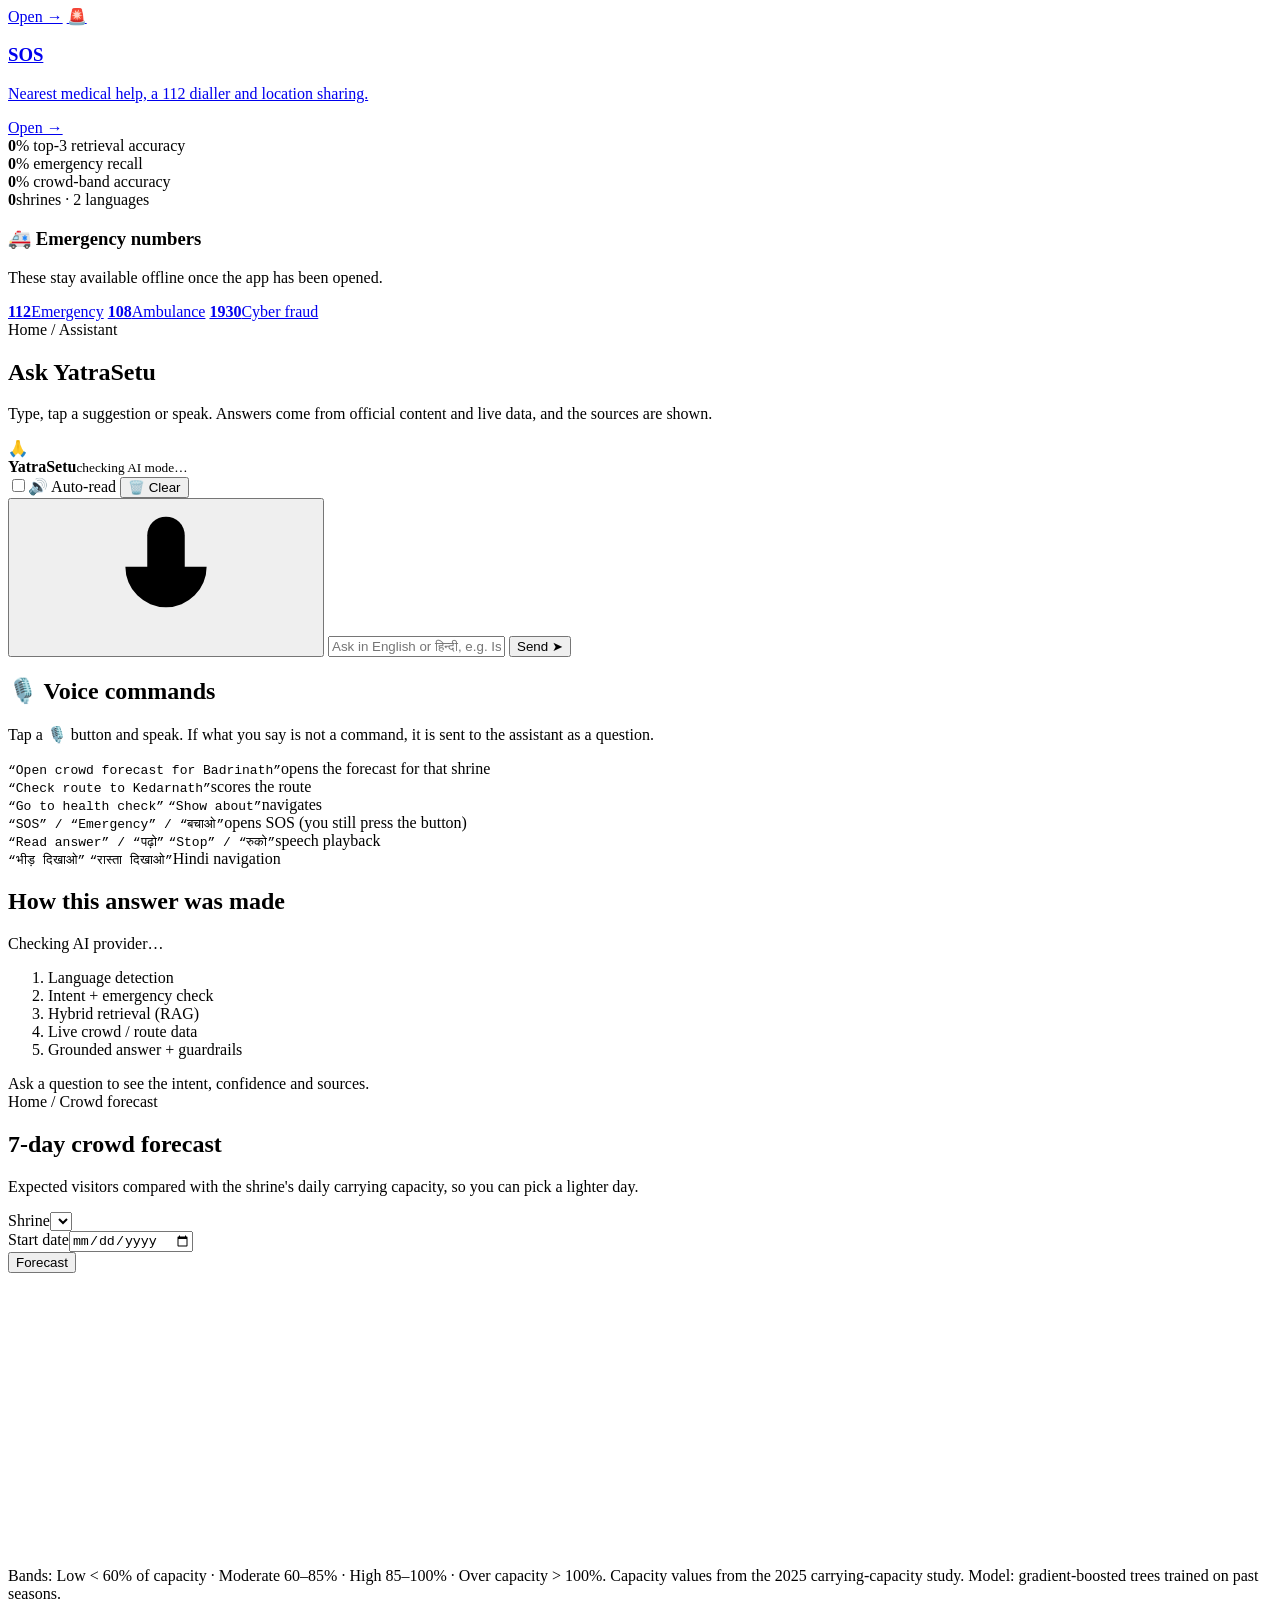
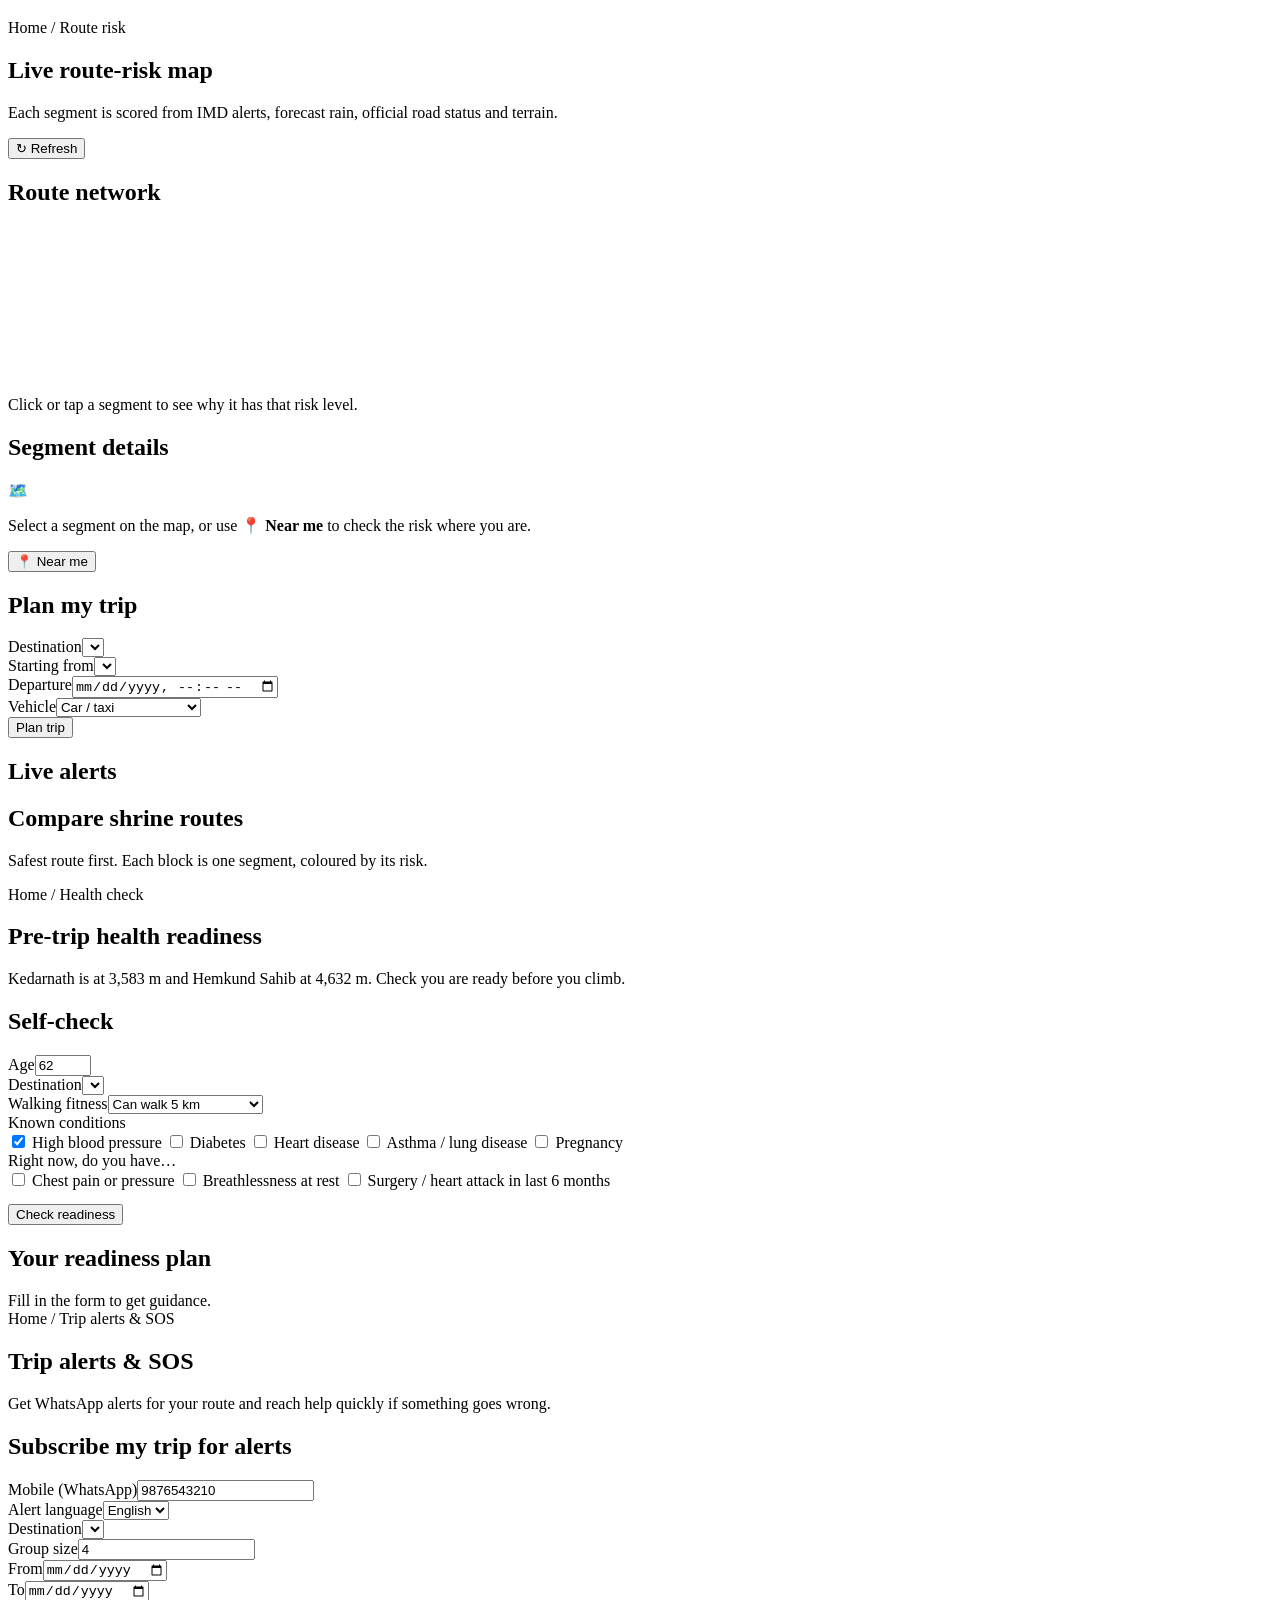
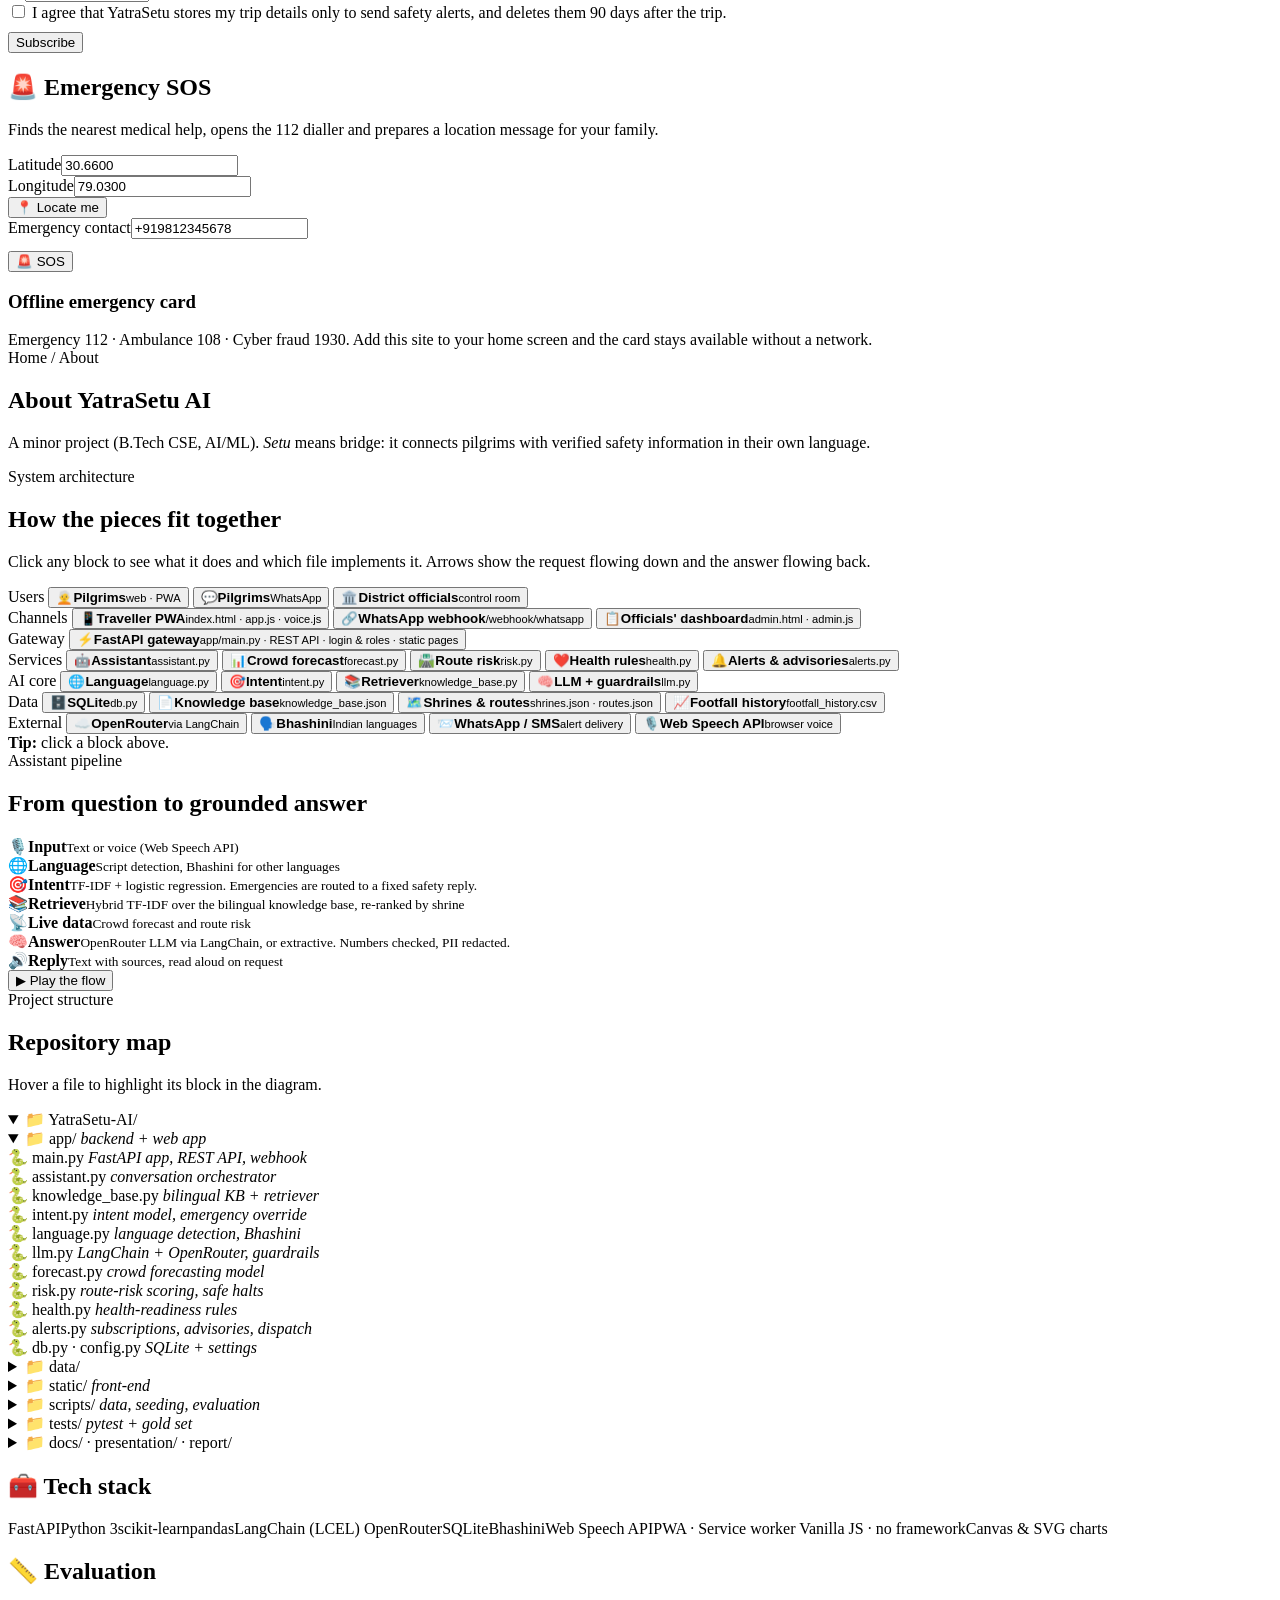
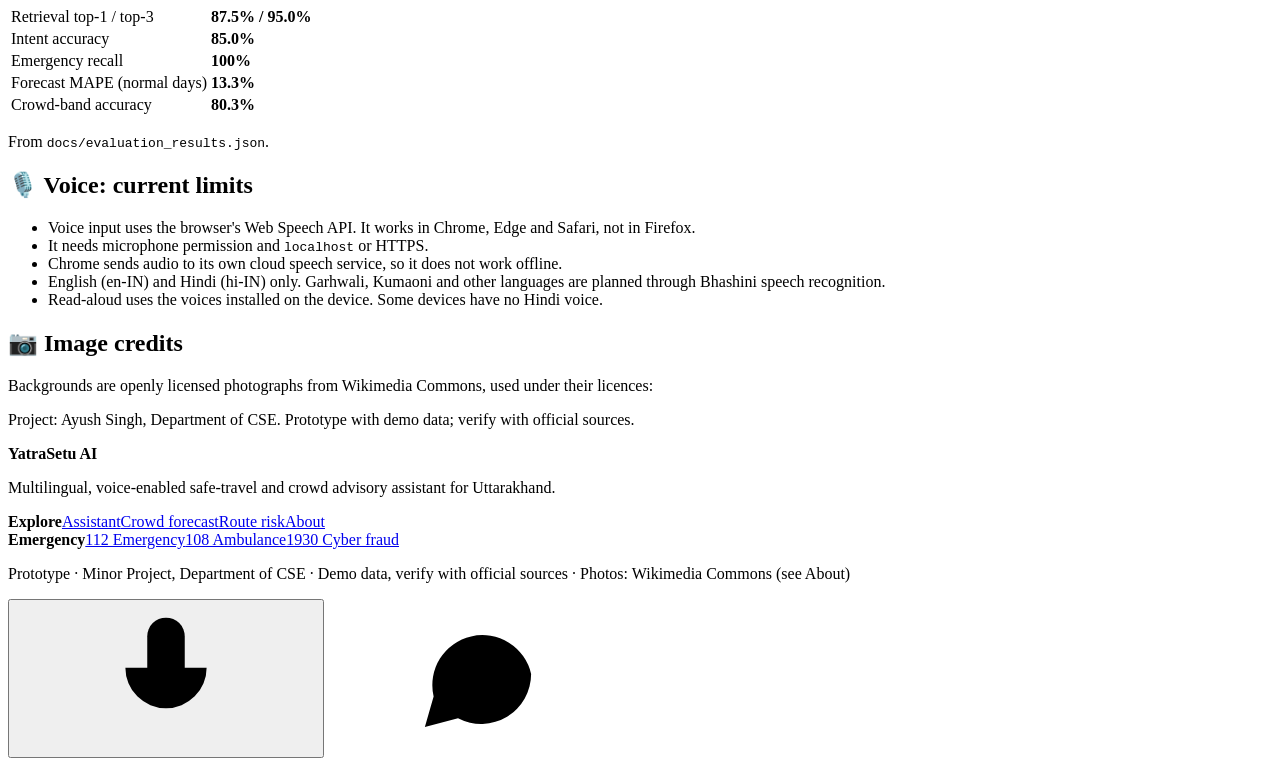
==== commit 71324df8: "Add route planning APIs, segment risk detail and multilingual UI - Risk engine: factor score breakdo" ====
--- a/app/static/index.html
+++ b/app/static/index.html
@@ -13,6 +13,10 @@
   <link rel="manifest" href="/static/manifest.json">
 </head>
 <body class="site">
+<svg width="0" height="0" style="position:absolute" aria-hidden="true">
+  <symbol id="i-mic" viewBox="0 0 24 24"><rect x="9" y="2.5" width="6" height="11.5" rx="3"/><path d="M5.5 10.5a6.5 6.5 0 0 0 13 0M12 17v4.5M8.5 21.5h7"/></symbol>
+  <symbol id="i-chat" viewBox="0 0 24 24"><path d="M20.5 11.5a8 8 0 0 1-11.7 7.1L3.5 20l1.4-4.9A8 8 0 1 1 20.5 11.5z"/><path d="M8.5 11.5h.01M12 11.5h.01M15.5 11.5h.01"/></symbol>
+</svg>
 
 <!-- ================= NAVBAR ================= -->
 <header class="nav" id="nav">
@@ -34,7 +38,7 @@
     <select id="lang" class="lang" aria-label="Answer language" title="Answer & voice language">
       <option value="">Auto</option><option value="en">English</option><option value="hi">हिन्दी</option>
     </select>
-    <button class="icon-btn mic" id="nav-mic" title="Voice command" aria-label="Start voice command">🎙️</button>
+    <button class="icon-btn mic" id="nav-mic" title="Voice command" aria-label="Start voice command"><svg class="ic" aria-hidden="true"><use href="#i-mic"/></svg></button>
     <a class="sos-pill" href="#alerts" data-sos title="Emergency SOS">SOS</a>
     <a class="officials only-desktop" href="/admin">Officials →</a>
     <button class="icon-btn burger" id="burger" aria-label="Open menu" aria-expanded="false"><span></span><span></span><span></span></button>
@@ -54,7 +58,7 @@
           Every answer comes from official content and live data.</p>
         <form class="hero-ask reveal" id="hero-ask">
           <input id="hero-q" placeholder="Try: “Is the road to Kedarnath open?”" aria-label="Ask YatraSetu">
-          <button type="button" class="icon-btn mic" id="hero-mic" title="Ask by voice" aria-label="Ask by voice">🎙️</button>
+          <button type="button" class="icon-btn mic" id="hero-mic" title="Ask by voice" aria-label="Ask by voice"><svg class="ic" aria-hidden="true"><use href="#i-mic"/></svg></button>
           <button class="btn saff" type="submit">Ask →</button>
         </form>
         <div class="hero-chips reveal" id="hero-chips"></div>
@@ -152,7 +156,7 @@
         <div class="chat" id="chat" aria-live="polite"></div>
         <div class="quick" id="quick"></div>
         <form class="chatbar" id="chatbar">
-          <button type="button" class="icon-btn mic big" id="chat-mic" title="Speak your question" aria-label="Speak your question">🎙️</button>
+          <button type="button" class="icon-btn mic big" id="chat-mic" title="Speak your question" aria-label="Speak your question"><svg class="ic" aria-hidden="true"><use href="#i-mic"/></svg></button>
           <input id="q" autocomplete="off" placeholder="Ask in English or हिन्दी, e.g. Is Kedarnath crowded this week?  (press / to focus)">
           <button class="btn" id="send" type="submit">Send ➤</button>
         </form>
@@ -219,17 +223,53 @@
       <p>Each segment is scored from IMD alerts, forecast rain, official road status and terrain.</p></div>
   </div>
   <div class="wrap lift">
-    <div class="grid g2">
+    <div class="card risk-kpis">
+      <div class="kpi-row" id="rk-kpis"><div class="skeleton line"></div></div>
+      <div class="kpi-foot"><span class="muted" id="rk-updated"></span>
+        <button class="btn ghost sm" id="rk-refresh" type="button">↻ Refresh</button></div>
+    </div>
+
+    <div class="grid g2 route-grid">
       <div class="card">
         <h2>Route network</h2>
         <div class="map-wrap"><svg id="map" style="width:100%;height:auto"></svg></div>
-        <p class="muted">Hover or tap a segment to see why it has that risk level.</p>
-      </div>
-      <div class="card">
-        <h2>Check my route</h2>
-        <label for="r-shrine">Destination</label><select id="r-shrine"></select>
-        <div style="margin-top:10px"><button class="btn" id="r-go">Check route</button></div>
+        <p class="muted">Click or tap a segment to see why it has that risk level.</p>
+      </div>
+      <div class="card" id="seg-card">
+        <h2>Segment details</h2>
+        <div id="seg-detail" class="seg-empty">
+          <div class="seg-empty-ic">🗺️</div>
+          <p>Select a segment on the map, or use <b>📍 Near me</b> to check the risk where you are.</p>
+          <button class="btn ghost" id="rk-near" type="button">📍 Near me</button>
+        </div>
+      </div>
+    </div>
+
+    <div class="grid g2 route-grid">
+      <div class="card" id="planner">
+        <h2>Plan my trip</h2>
+        <div class="row">
+          <div><label for="r-shrine">Destination</label><select id="r-shrine"></select></div>
+          <div><label for="r-start">Starting from</label><select id="r-start"></select></div>
+        </div>
+        <div class="row">
+          <div><label for="r-depart">Departure</label><input type="datetime-local" id="r-depart"></div>
+          <div><label for="r-vehicle">Vehicle</label><select id="r-vehicle">
+            <option value="car">Car / taxi</option><option value="bus">Bus / tempo traveller</option><option value="two_wheeler">Two-wheeler</option></select></div>
+          <div style="flex:0"><button class="btn" id="r-go" type="button">Plan trip</button></div>
+        </div>
         <div id="r-out"></div>
+      </div>
+      <div class="side-stack">
+        <div class="card">
+          <h2>Live alerts</h2>
+          <div id="rk-feed" class="feed"><div class="skeleton line"></div></div>
+        </div>
+        <div class="card">
+          <h2>Compare shrine routes</h2>
+          <p class="muted">Safest route first. Each block is one segment, coloured by its risk.</p>
+          <div id="rk-compare" class="compare"><div class="skeleton line"></div></div>
+        </div>
       </div>
     </div>
   </div>
@@ -507,8 +547,8 @@
 
 <!-- floating action buttons -->
 <div class="fab-group">
-  <button class="fab mic" id="fab-mic" title="Voice command" aria-label="Voice command">🎙️</button>
-  <a class="fab" href="#assistant" id="fab-chat" title="Ask YatraSetu" aria-label="Ask YatraSetu">💬</a>
+  <button class="fab mic" id="fab-mic" title="Voice command" aria-label="Voice command"><svg class="ic" aria-hidden="true"><use href="#i-mic"/></svg></button>
+  <a class="fab" href="#assistant" id="fab-chat" title="Ask YatraSetu" aria-label="Ask YatraSetu"><svg class="ic" aria-hidden="true"><use href="#i-chat"/></svg></a>
 </div>
 
 <!-- voice overlay -->
@@ -525,6 +565,7 @@
 <div class="toast" id="toast" role="status" aria-live="polite"></div>
 
 <script src="/static/charts.js"></script>
+<script src="/static/i18n.js"></script>
 <script src="/static/app.js"></script>
 <script src="/static/voice.js"></script>
 </body>
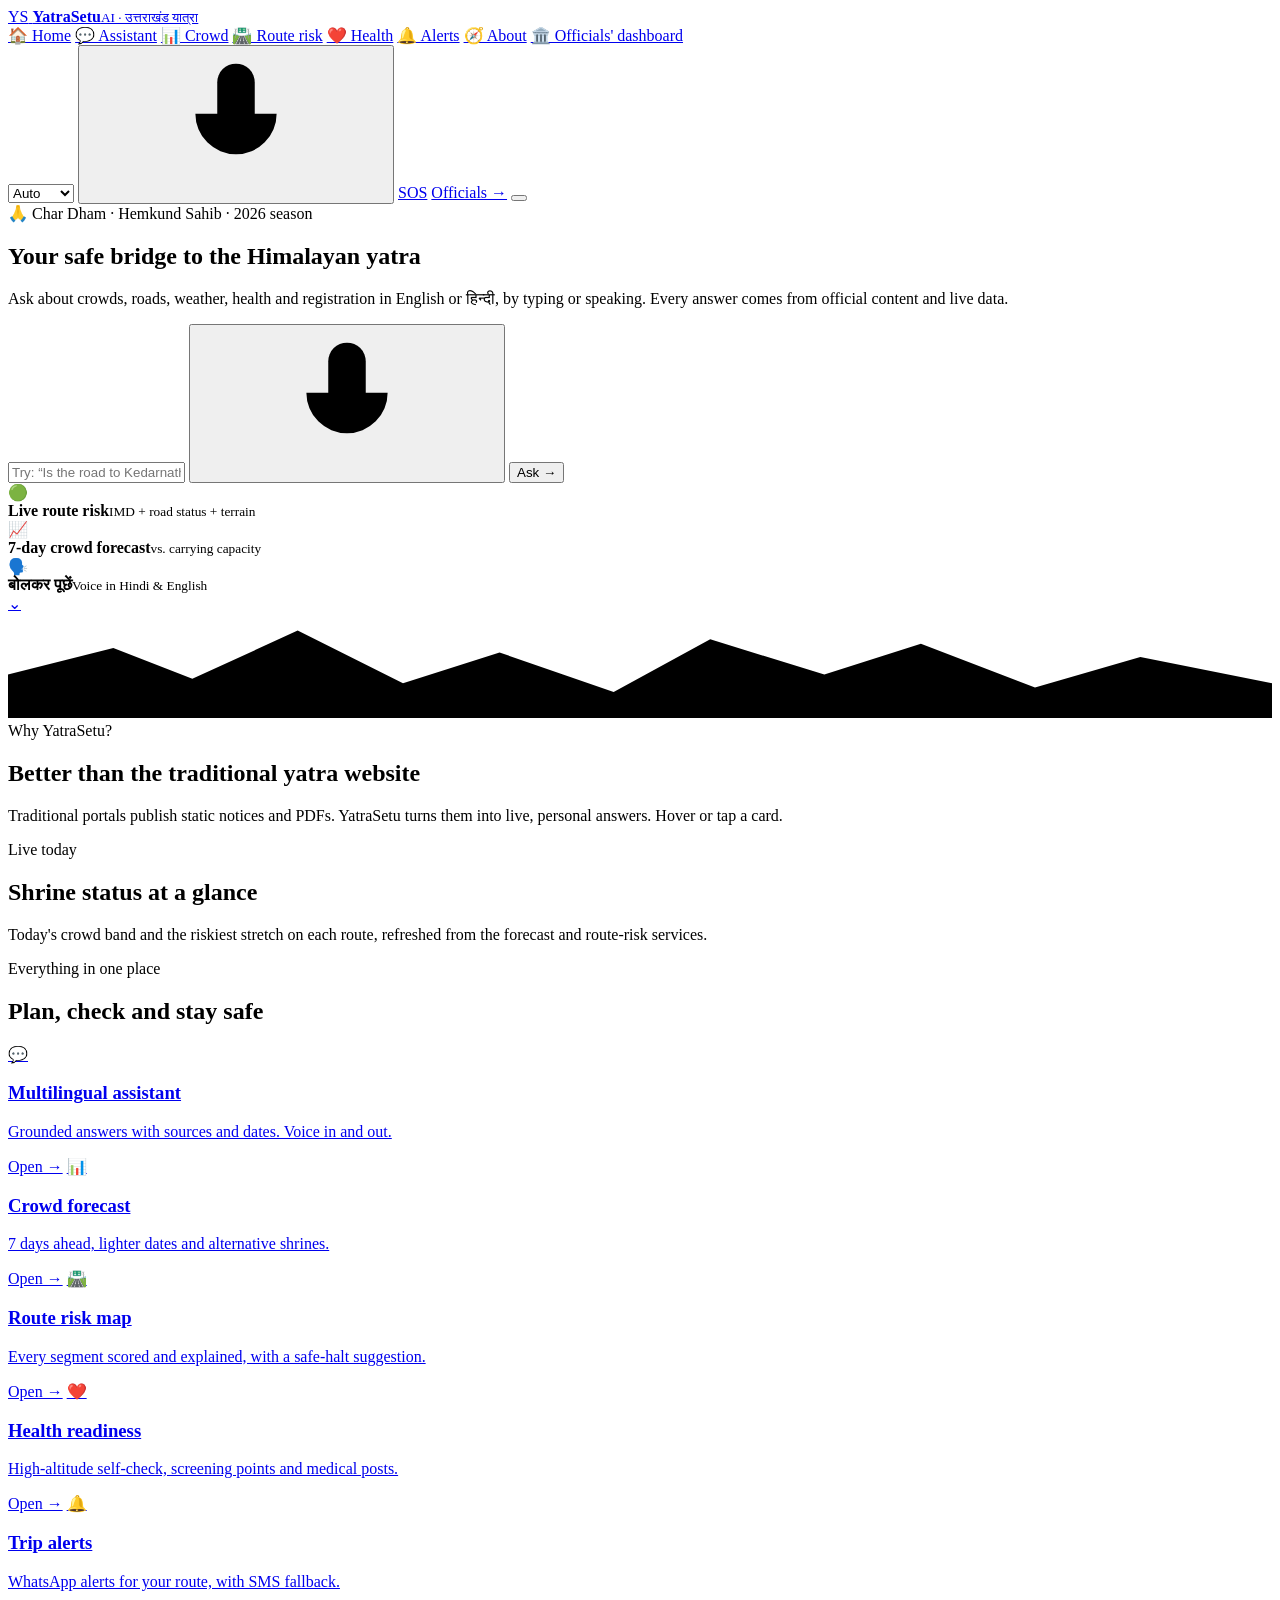
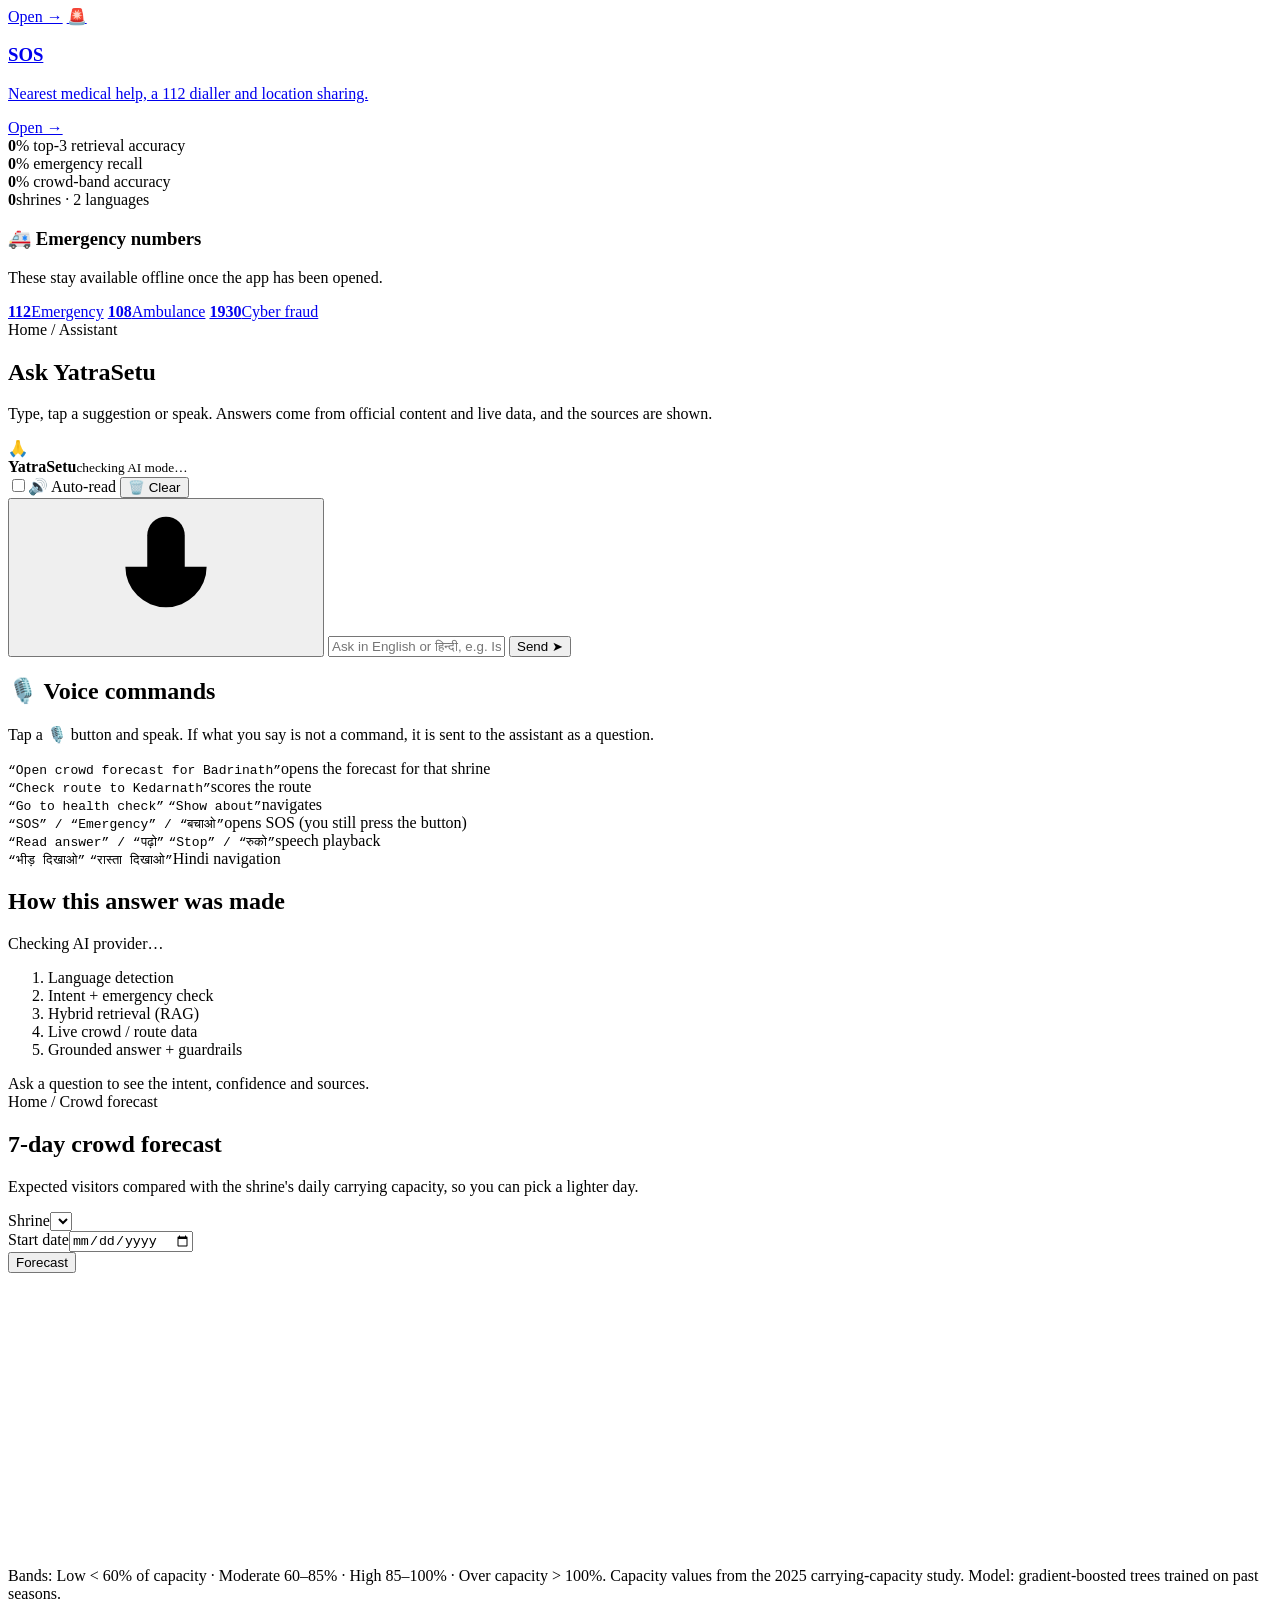
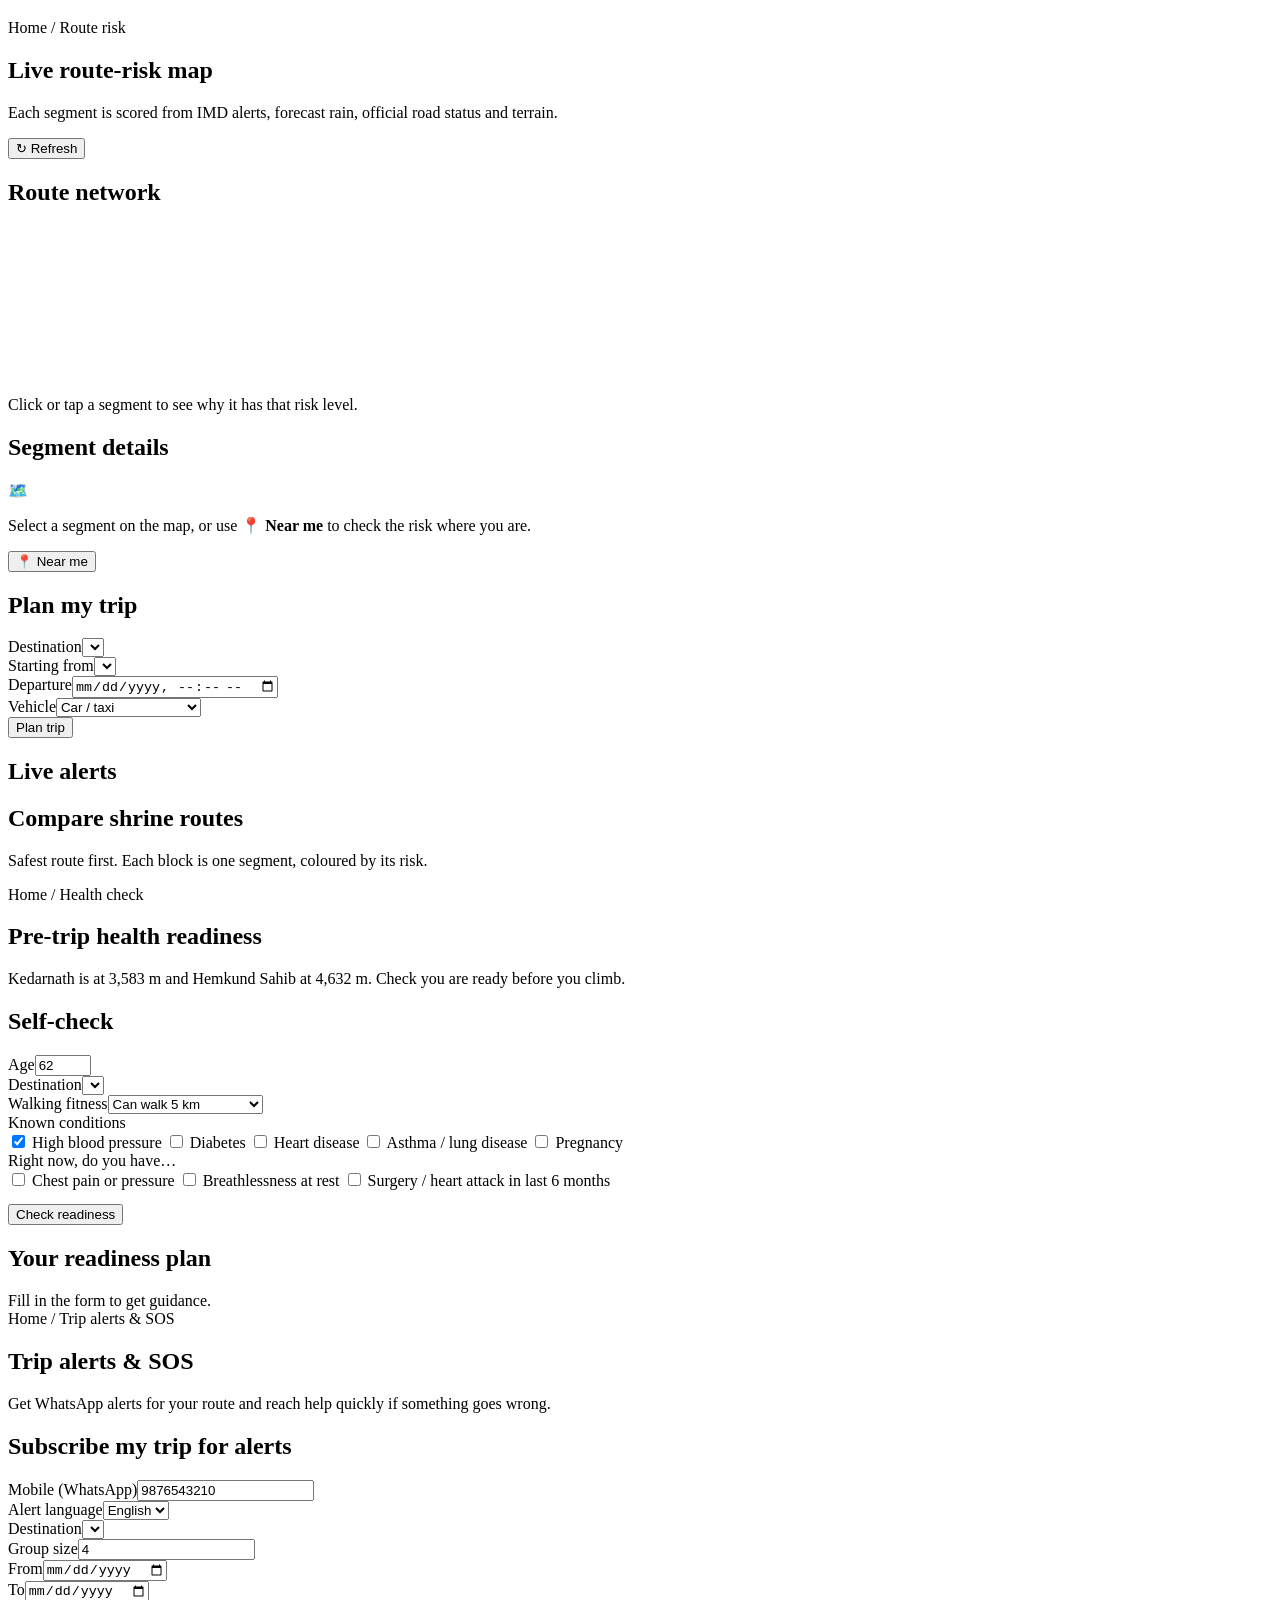
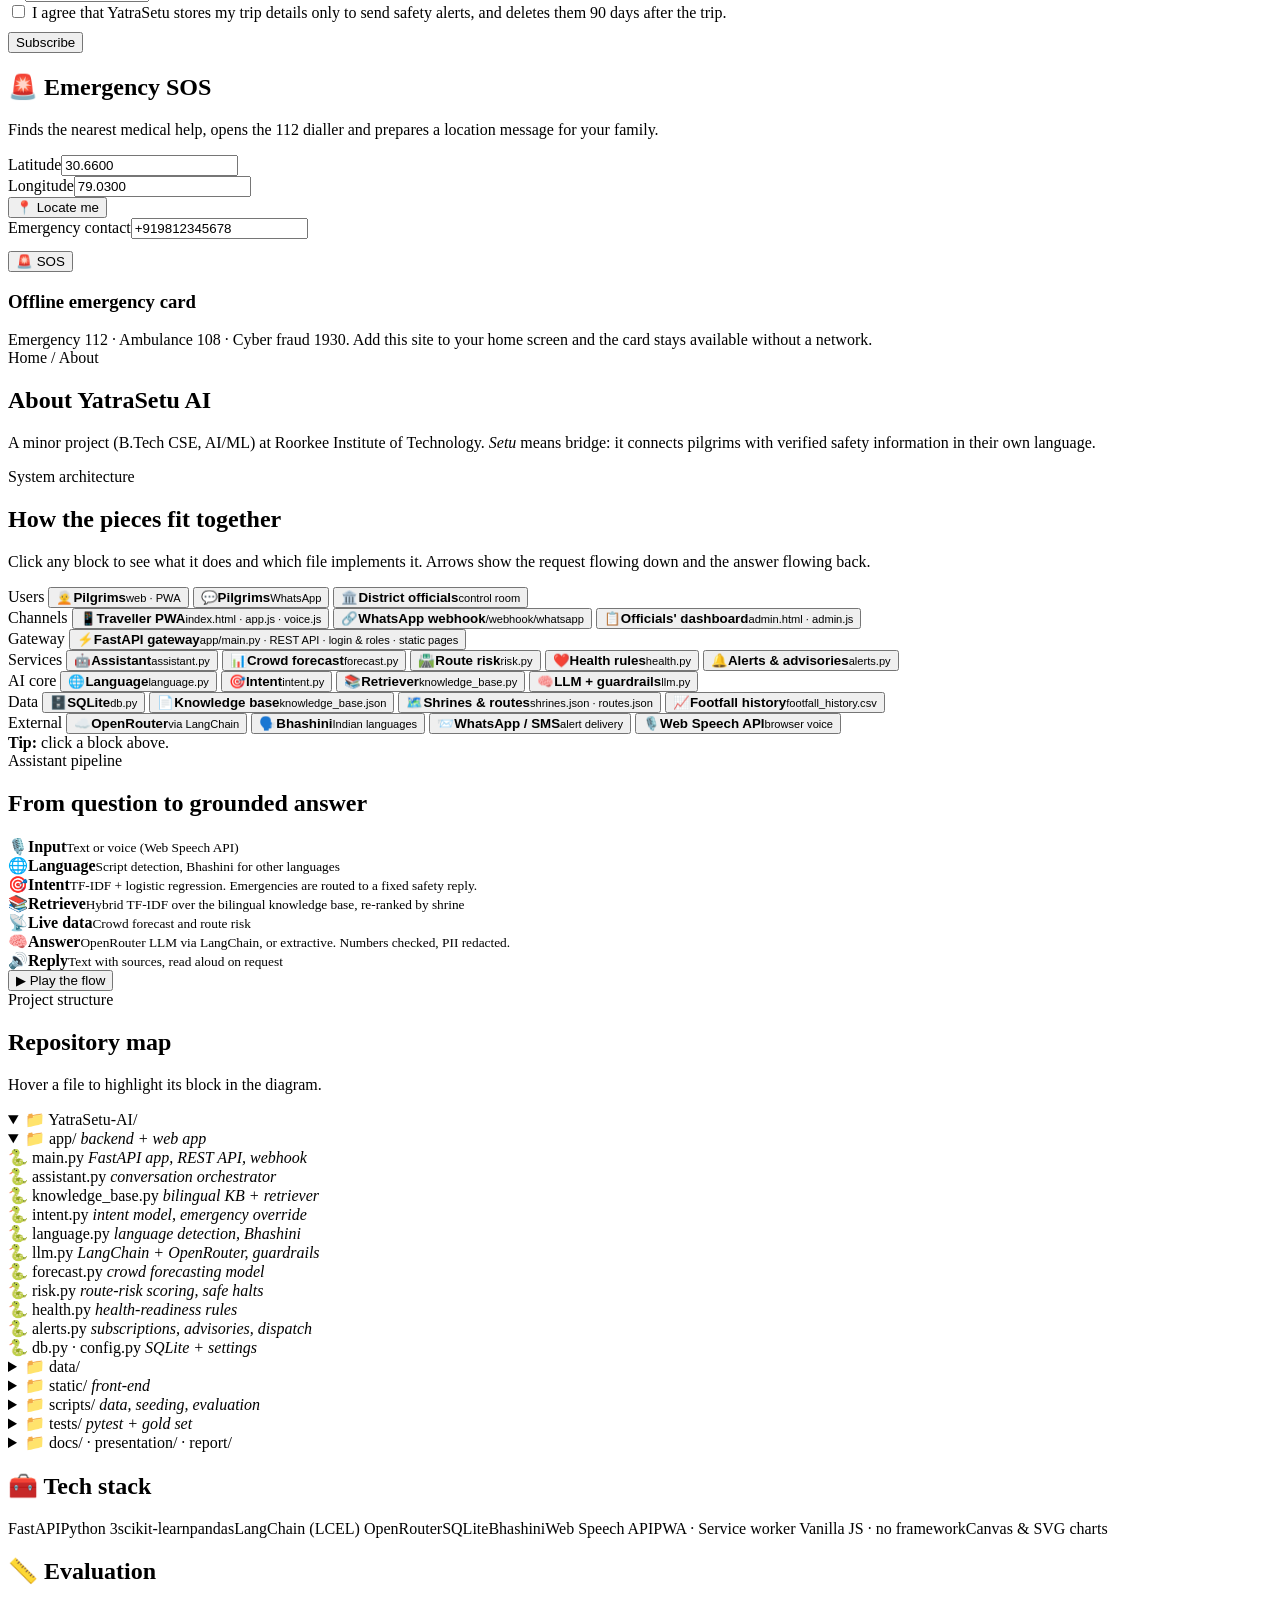
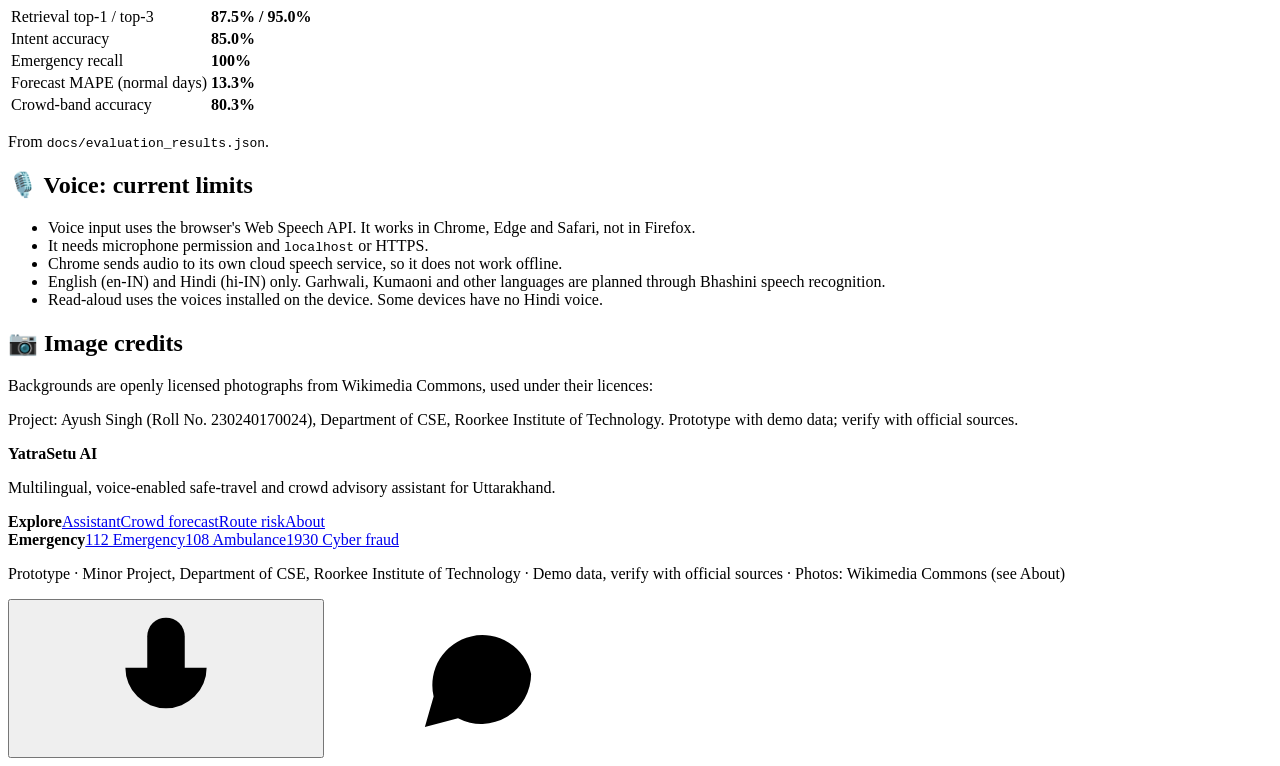
==== commit d00fa17e: "Add route planning APIs, segment risk detail and multilingual UI - Risk engine: factor score breakdo" ====
--- a/app/static/index.html
+++ b/app/static/index.html
@@ -362,7 +362,7 @@
 <section class="page" id="page-about" data-title="About">
   <div class="banner bg-hemkund">
     <div class="wrap"><span class="crumb">Home / About</span><h1>About YatraSetu AI</h1>
-      <p>A minor project (B.Tech CSE, AI/ML). <i>Setu</i> means bridge: it connects pilgrims with verified safety information in their own language.</p></div>
+      <p>A minor project (B.Tech CSE, AI/ML) at Roorkee Institute of Technology. <i>Setu</i> means bridge: it connects pilgrims with verified safety information in their own language.</p></div>
   </div>
   <div class="wrap lift">
 
@@ -529,7 +529,7 @@
       <h2>📷 Image credits</h2>
       <p class="muted">Backgrounds are openly licensed photographs from Wikimedia Commons, used under their licences:</p>
       <ul id="credits"></ul>
-      <p class="muted">Project: Ayush Singh, Department of CSE. Prototype with demo data; verify with official sources.</p>
+      <p class="muted">Project: Ayush Singh (Roll No. 230240170024), Department of CSE, Roorkee Institute of Technology. Prototype with demo data; verify with official sources.</p>
     </div>
   </div>
 </section>
@@ -542,7 +542,7 @@
     <div><b>Explore</b><a href="#assistant">Assistant</a><a href="#crowd">Crowd forecast</a><a href="#route">Route risk</a><a href="#about">About</a></div>
     <div><b>Emergency</b><a href="tel:112">112 Emergency</a><a href="tel:108">108 Ambulance</a><a href="tel:1930">1930 Cyber fraud</a></div>
   </div>
-  <p class="fine">Prototype · Minor Project, Department of CSE · Demo data, verify with official sources · Photos: Wikimedia Commons (see About)</p>
+  <p class="fine">Prototype · Minor Project, Department of CSE, Roorkee Institute of Technology · Demo data, verify with official sources · Photos: Wikimedia Commons (see About)</p>
 </footer>
 
 <!-- floating action buttons -->
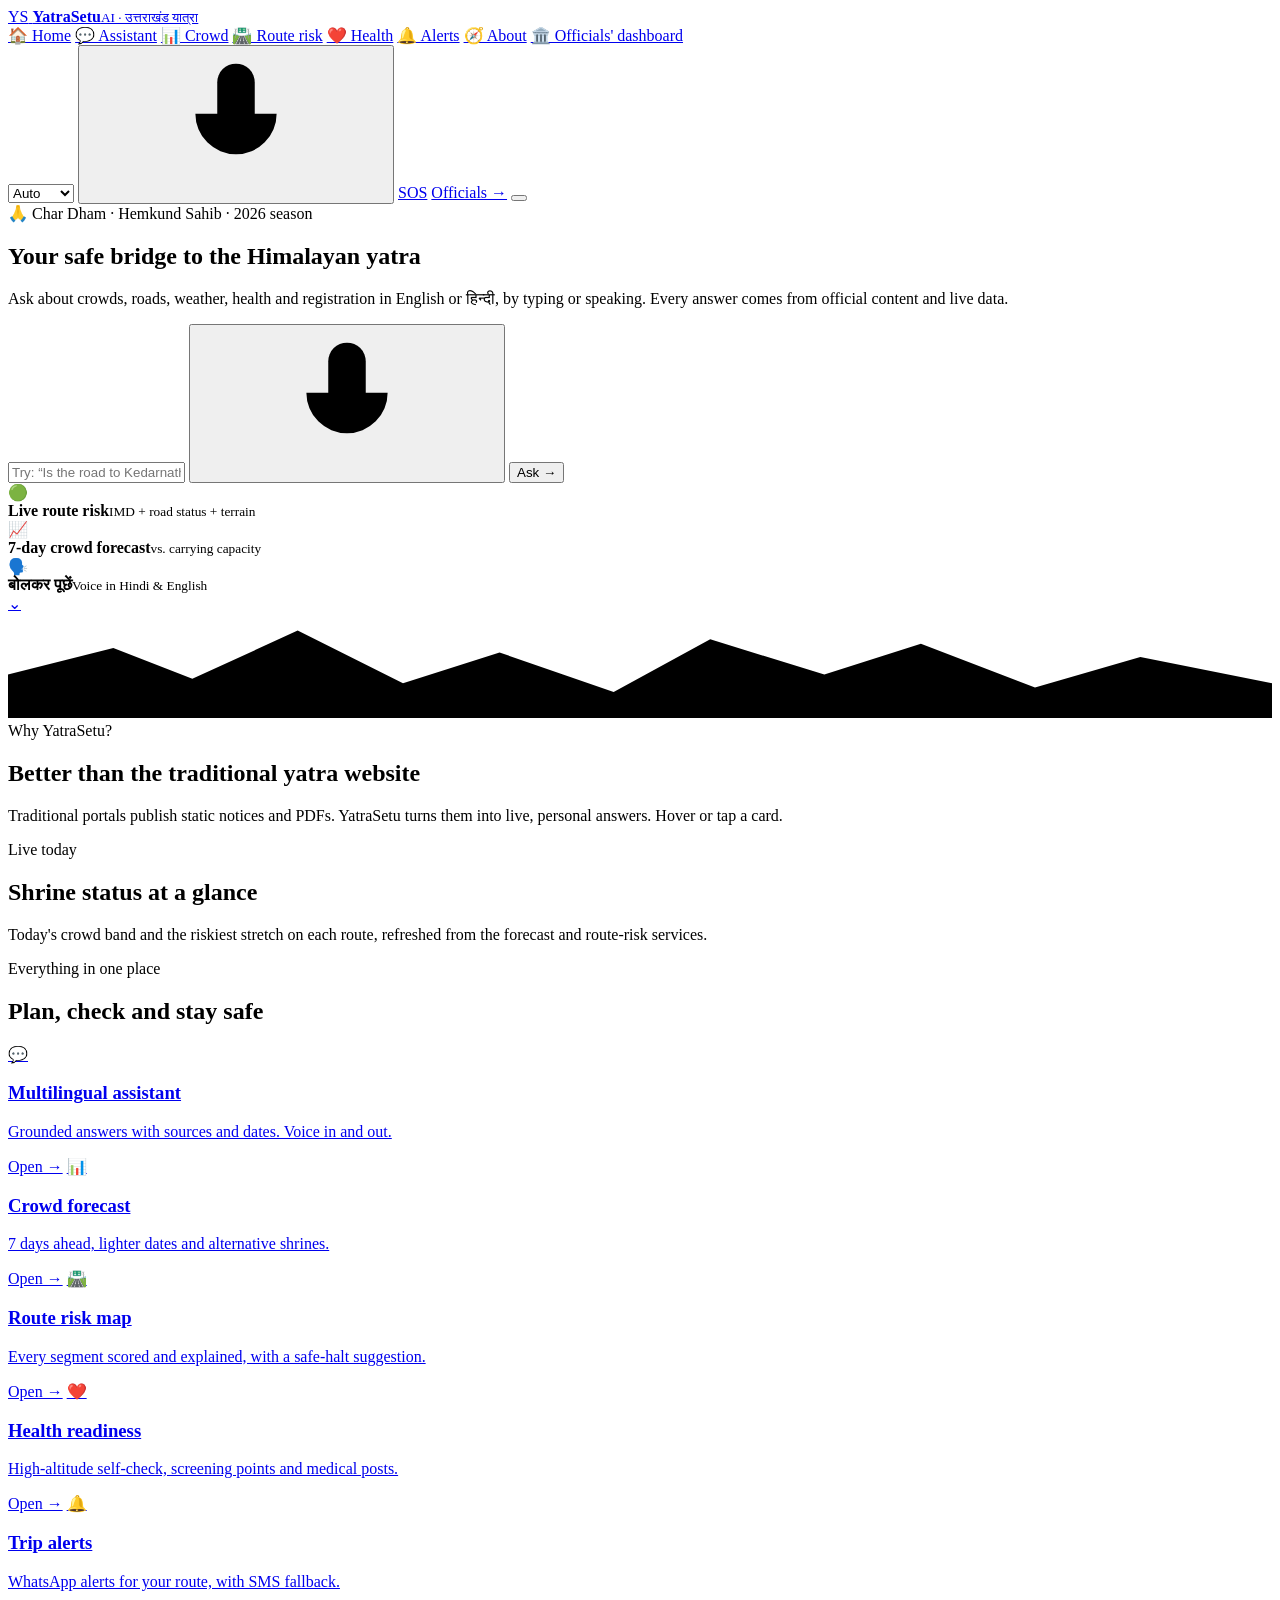
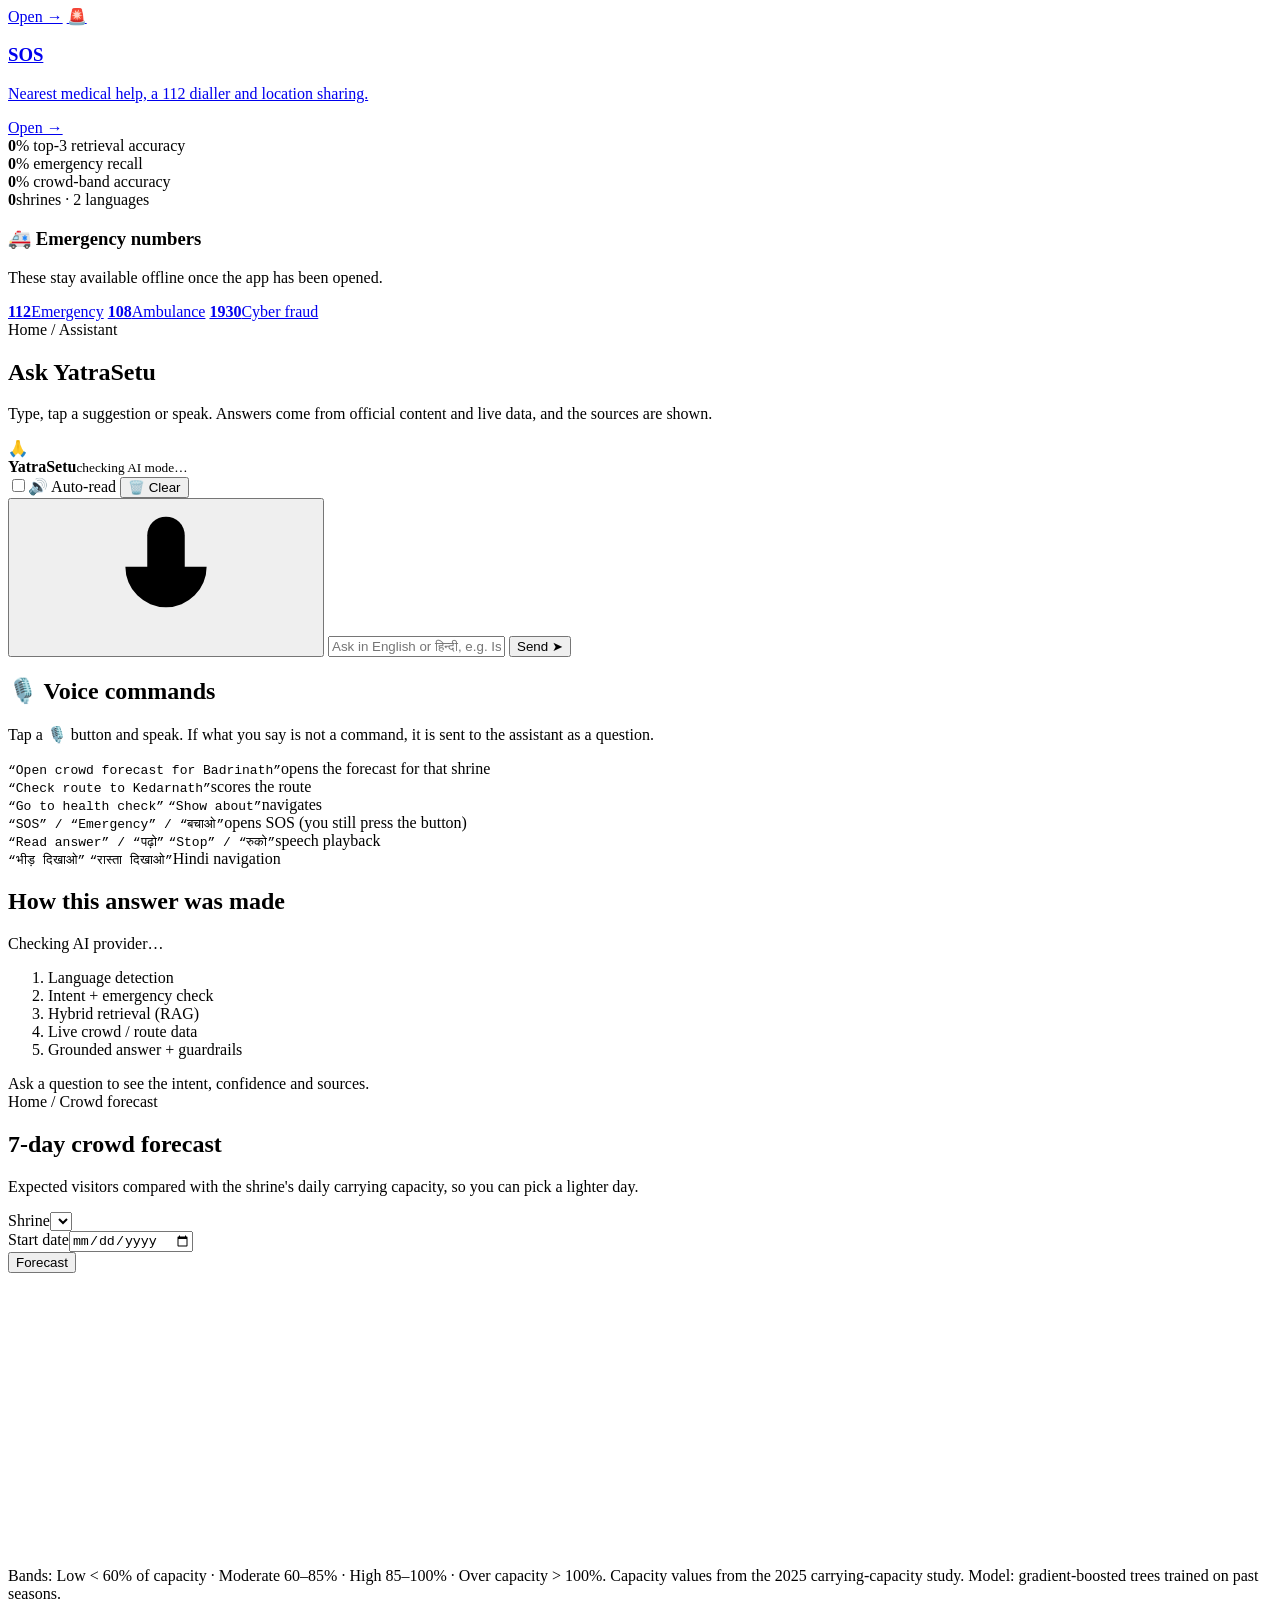
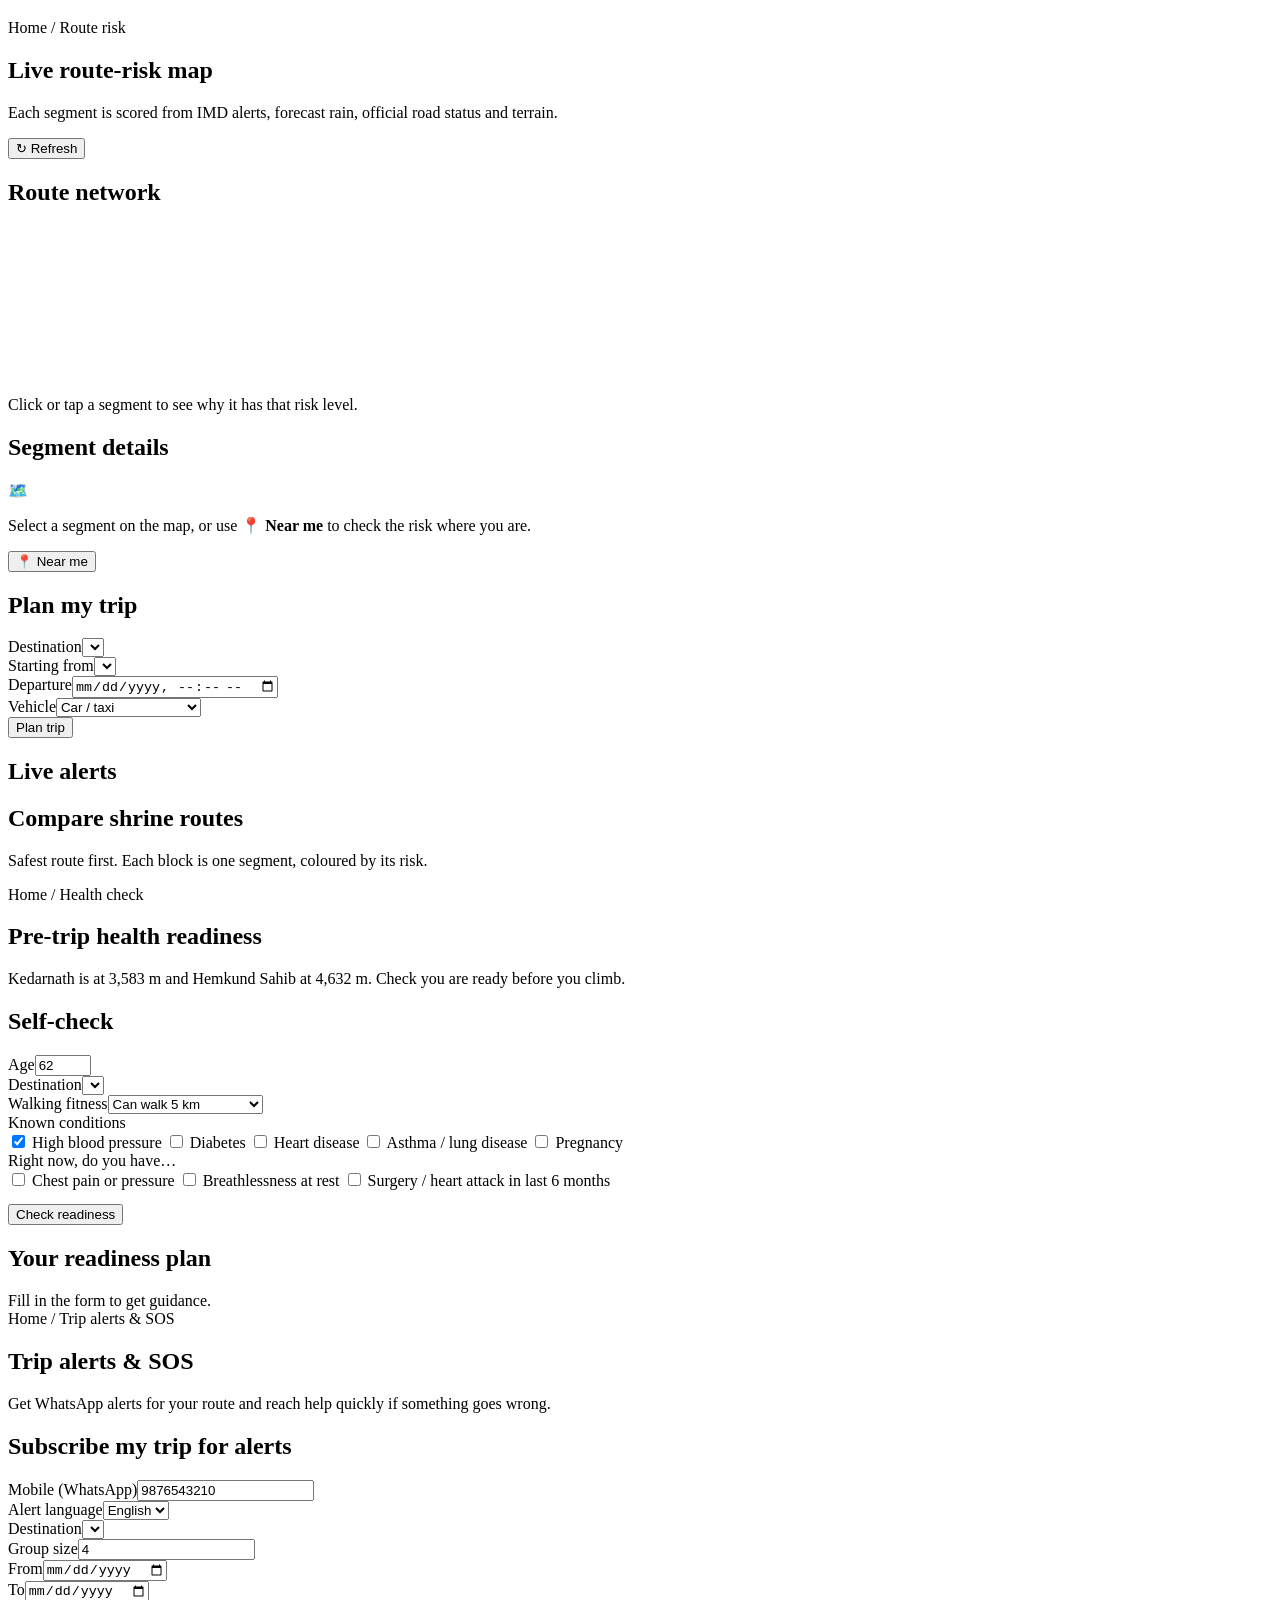
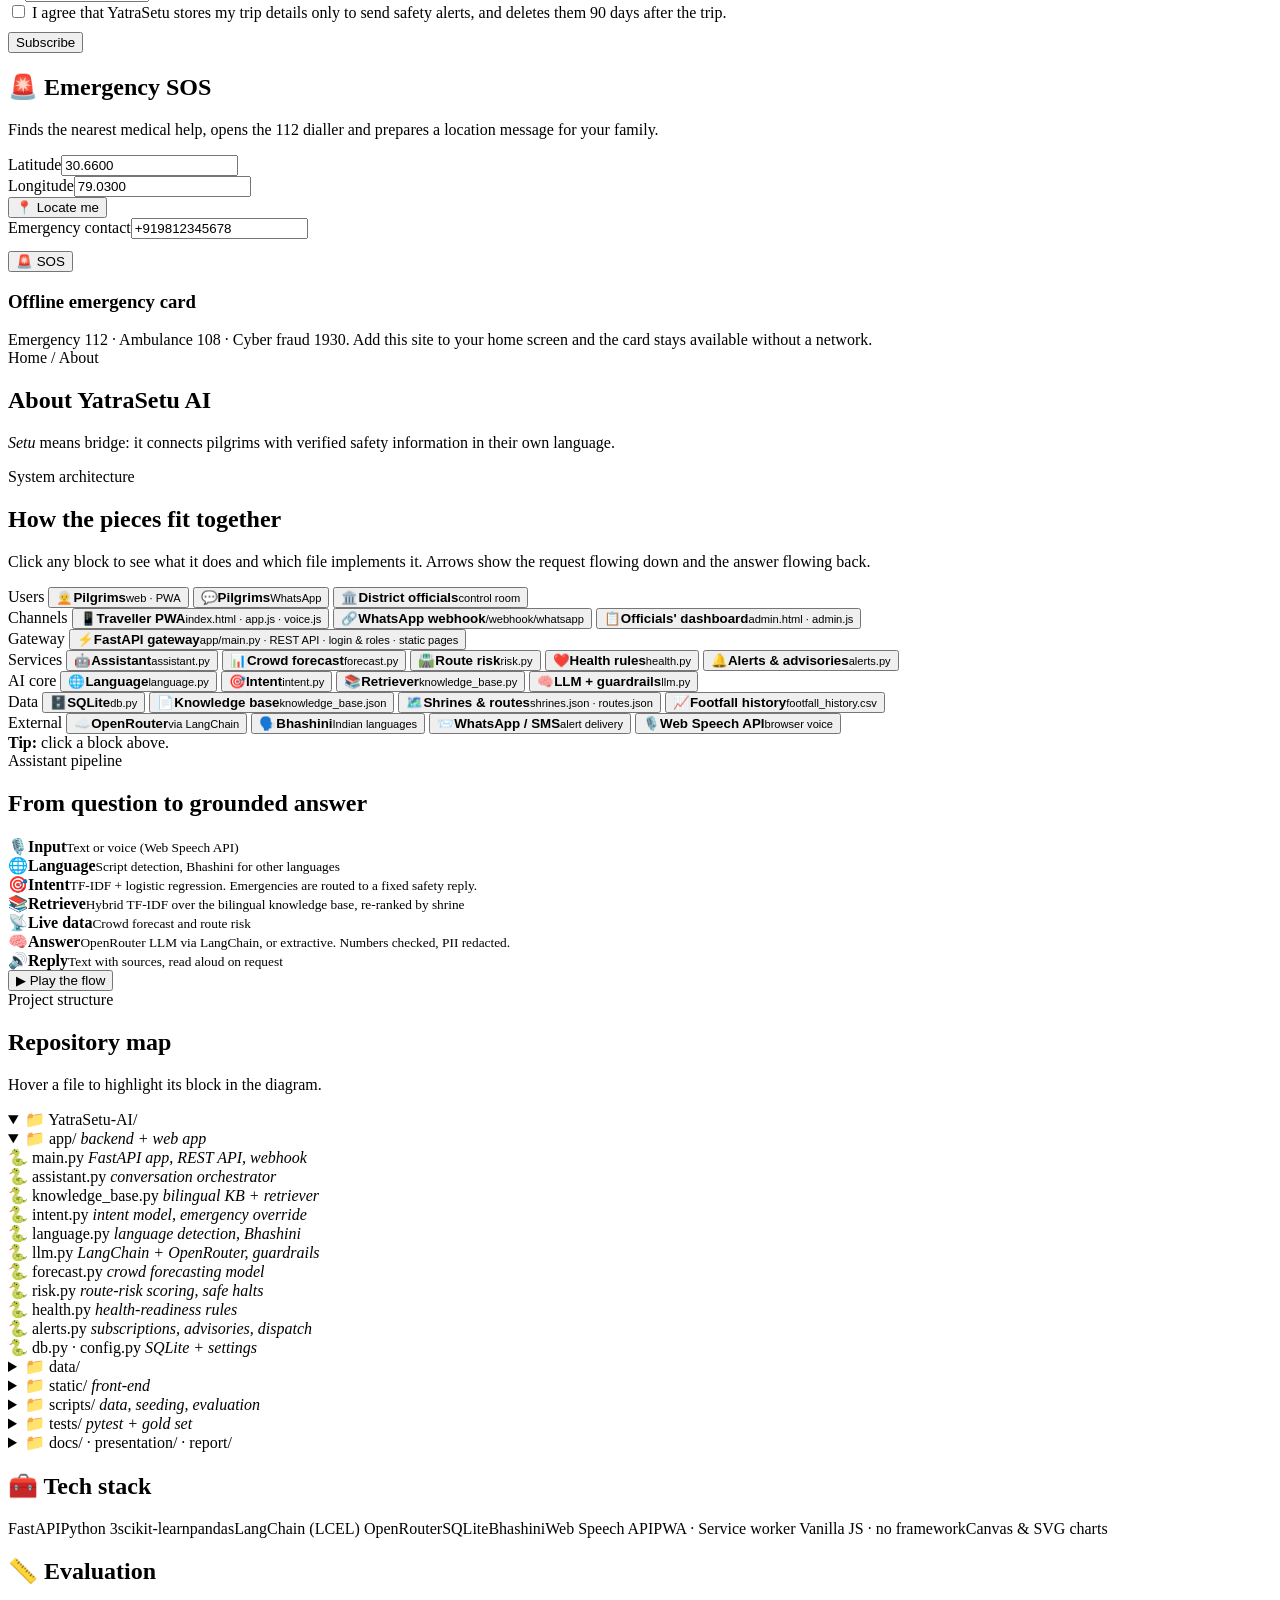
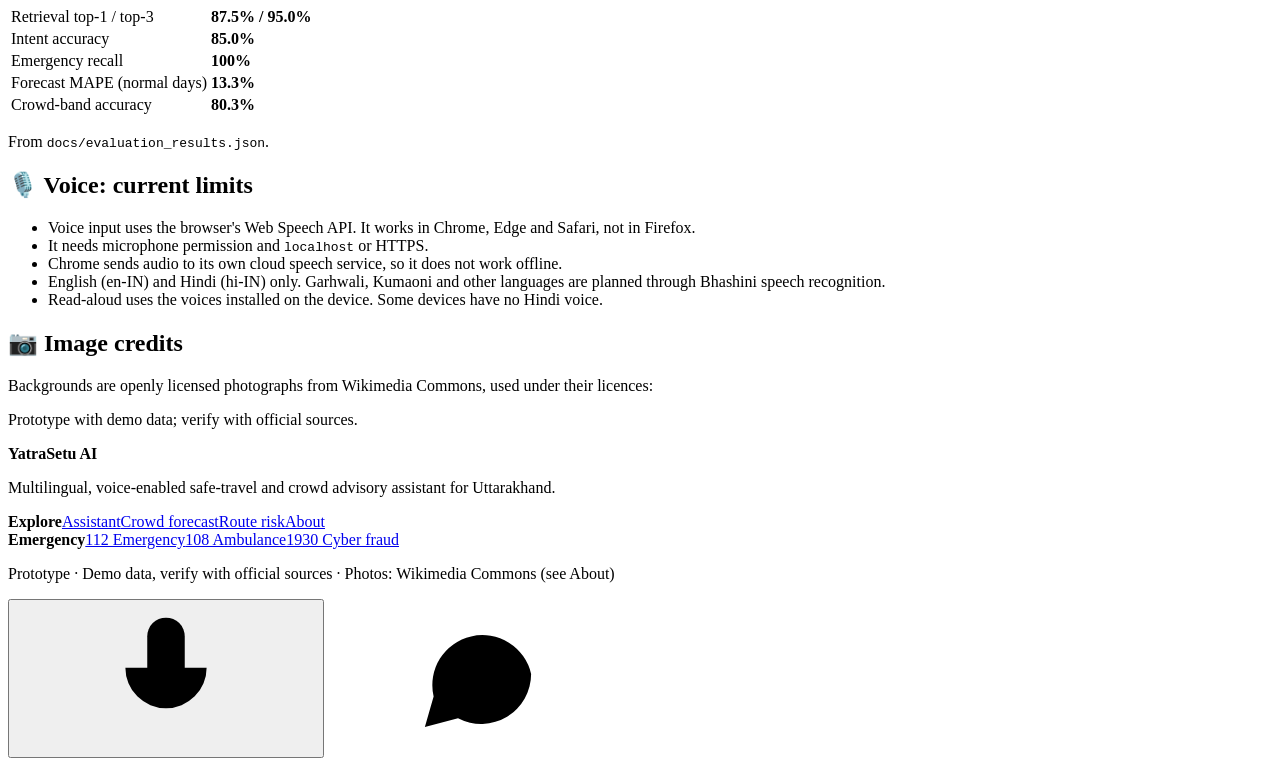
==== commit 4f5504dc: "Remove academic and personal details from site and demo deck" ====
--- a/app/static/index.html
+++ b/app/static/index.html
@@ -362,7 +362,7 @@
 <section class="page" id="page-about" data-title="About">
   <div class="banner bg-hemkund">
     <div class="wrap"><span class="crumb">Home / About</span><h1>About YatraSetu AI</h1>
-      <p>A minor project (B.Tech CSE, AI/ML) at Roorkee Institute of Technology. <i>Setu</i> means bridge: it connects pilgrims with verified safety information in their own language.</p></div>
+      <p><i>Setu</i> means bridge: it connects pilgrims with verified safety information in their own language.</p></div>
   </div>
   <div class="wrap lift">
 
@@ -529,7 +529,7 @@
       <h2>📷 Image credits</h2>
       <p class="muted">Backgrounds are openly licensed photographs from Wikimedia Commons, used under their licences:</p>
       <ul id="credits"></ul>
-      <p class="muted">Project: Ayush Singh (Roll No. 230240170024), Department of CSE, Roorkee Institute of Technology. Prototype with demo data; verify with official sources.</p>
+      <p class="muted">Prototype with demo data; verify with official sources.</p>
     </div>
   </div>
 </section>
@@ -542,7 +542,7 @@
     <div><b>Explore</b><a href="#assistant">Assistant</a><a href="#crowd">Crowd forecast</a><a href="#route">Route risk</a><a href="#about">About</a></div>
     <div><b>Emergency</b><a href="tel:112">112 Emergency</a><a href="tel:108">108 Ambulance</a><a href="tel:1930">1930 Cyber fraud</a></div>
   </div>
-  <p class="fine">Prototype · Minor Project, Department of CSE, Roorkee Institute of Technology · Demo data, verify with official sources · Photos: Wikimedia Commons (see About)</p>
+  <p class="fine">Prototype · Demo data, verify with official sources · Photos: Wikimedia Commons (see About)</p>
 </footer>
 
 <!-- floating action buttons -->
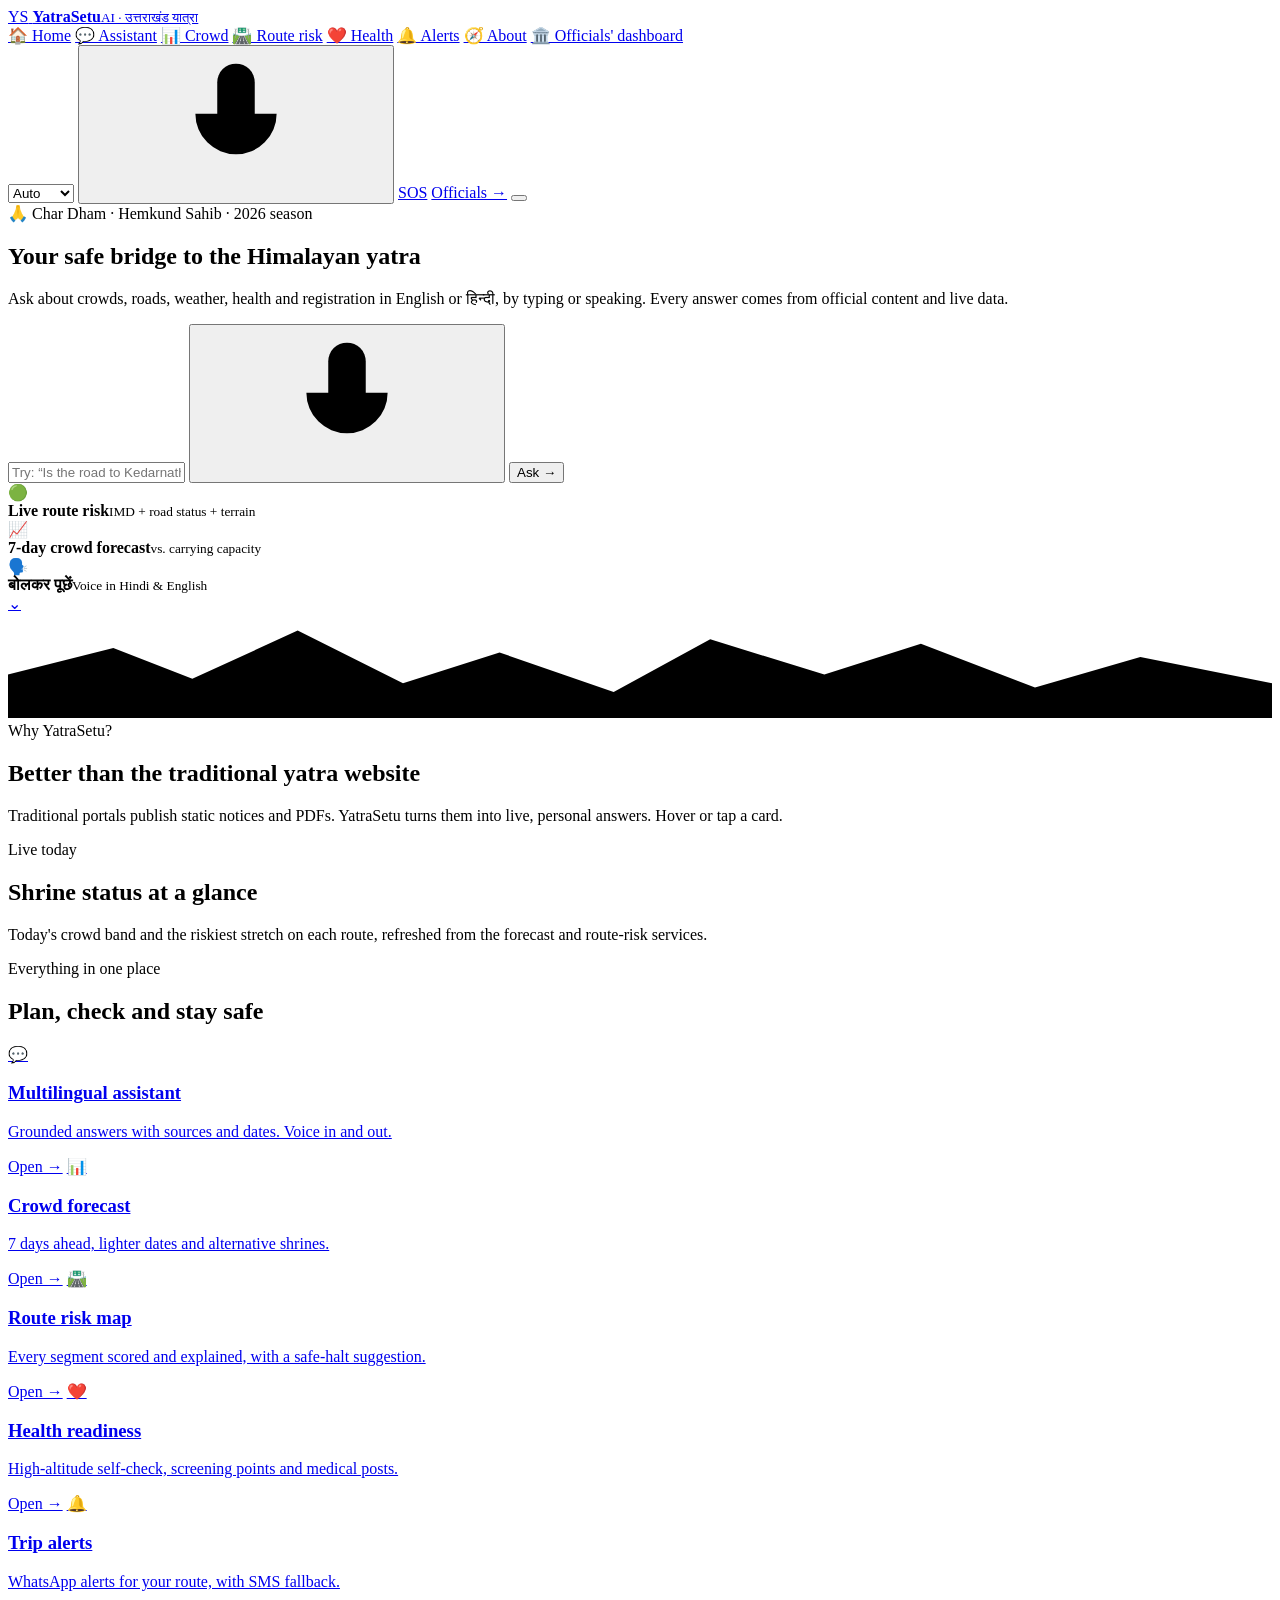
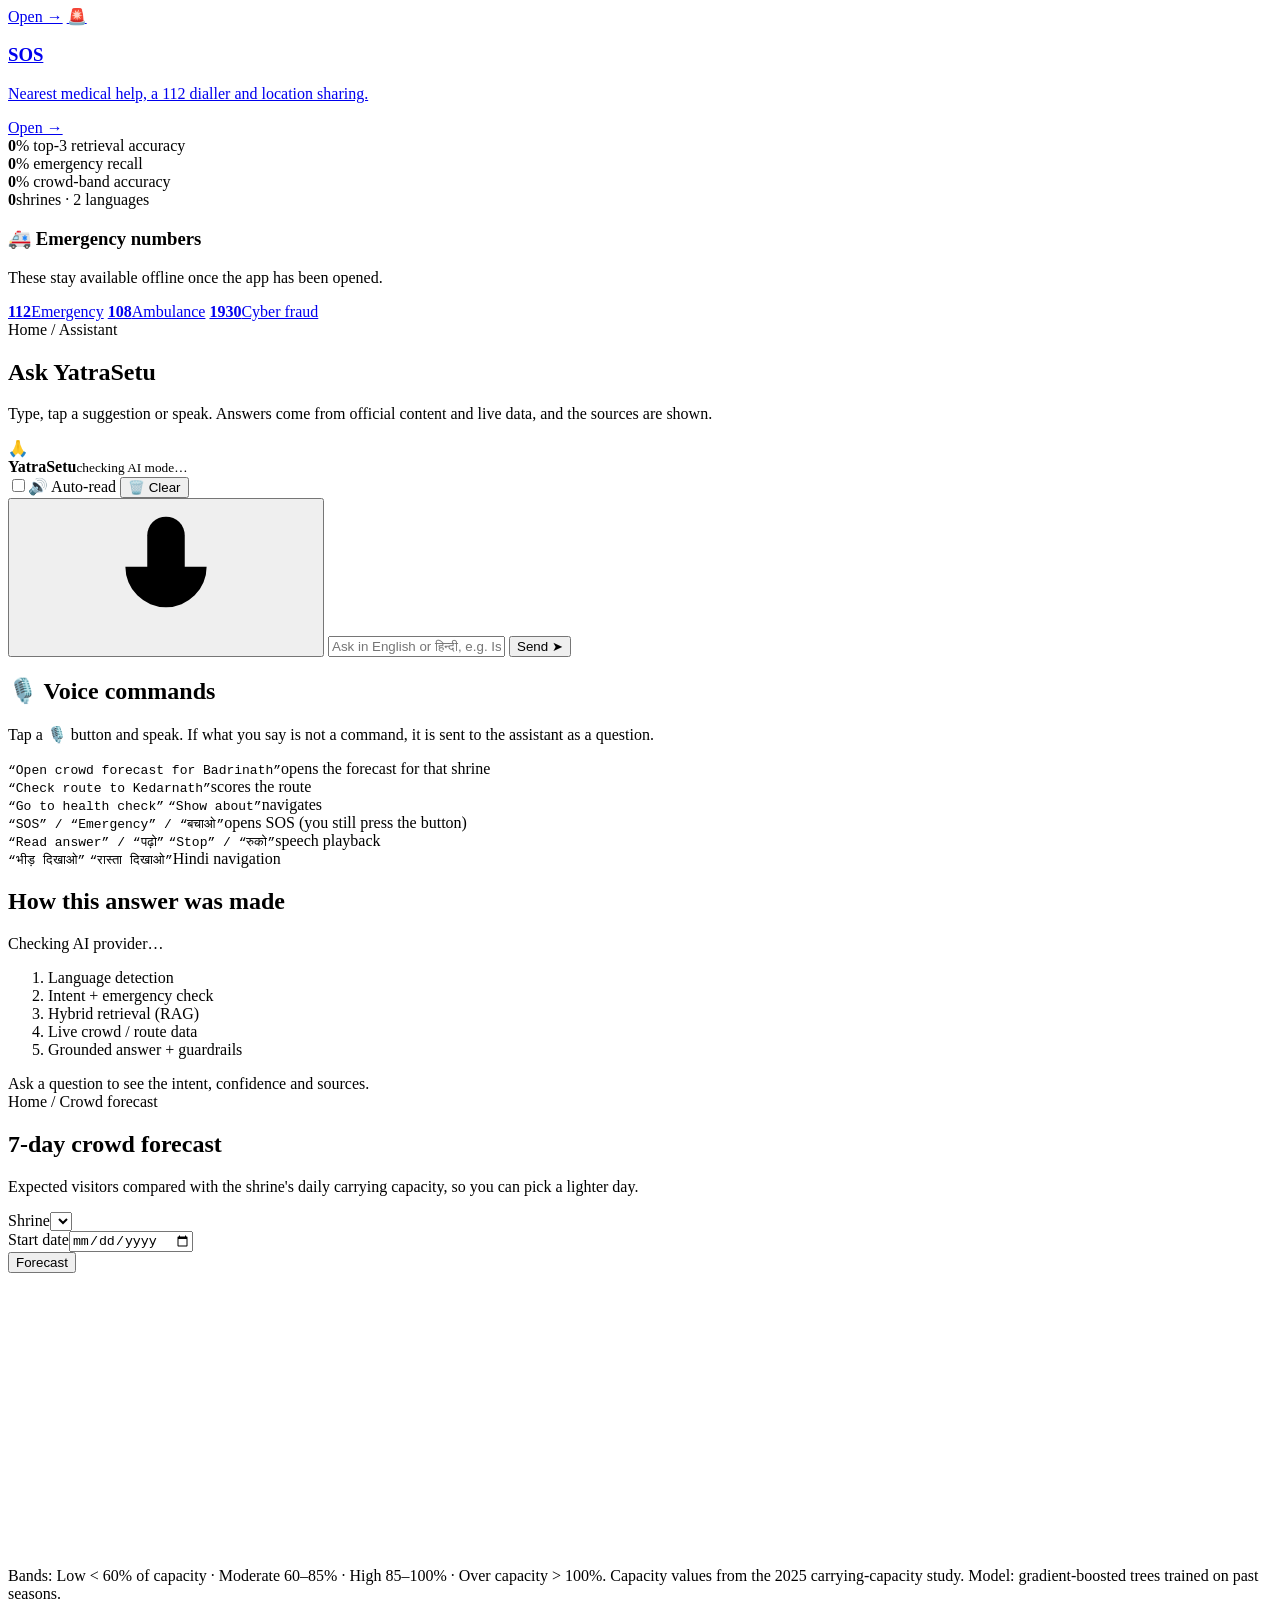
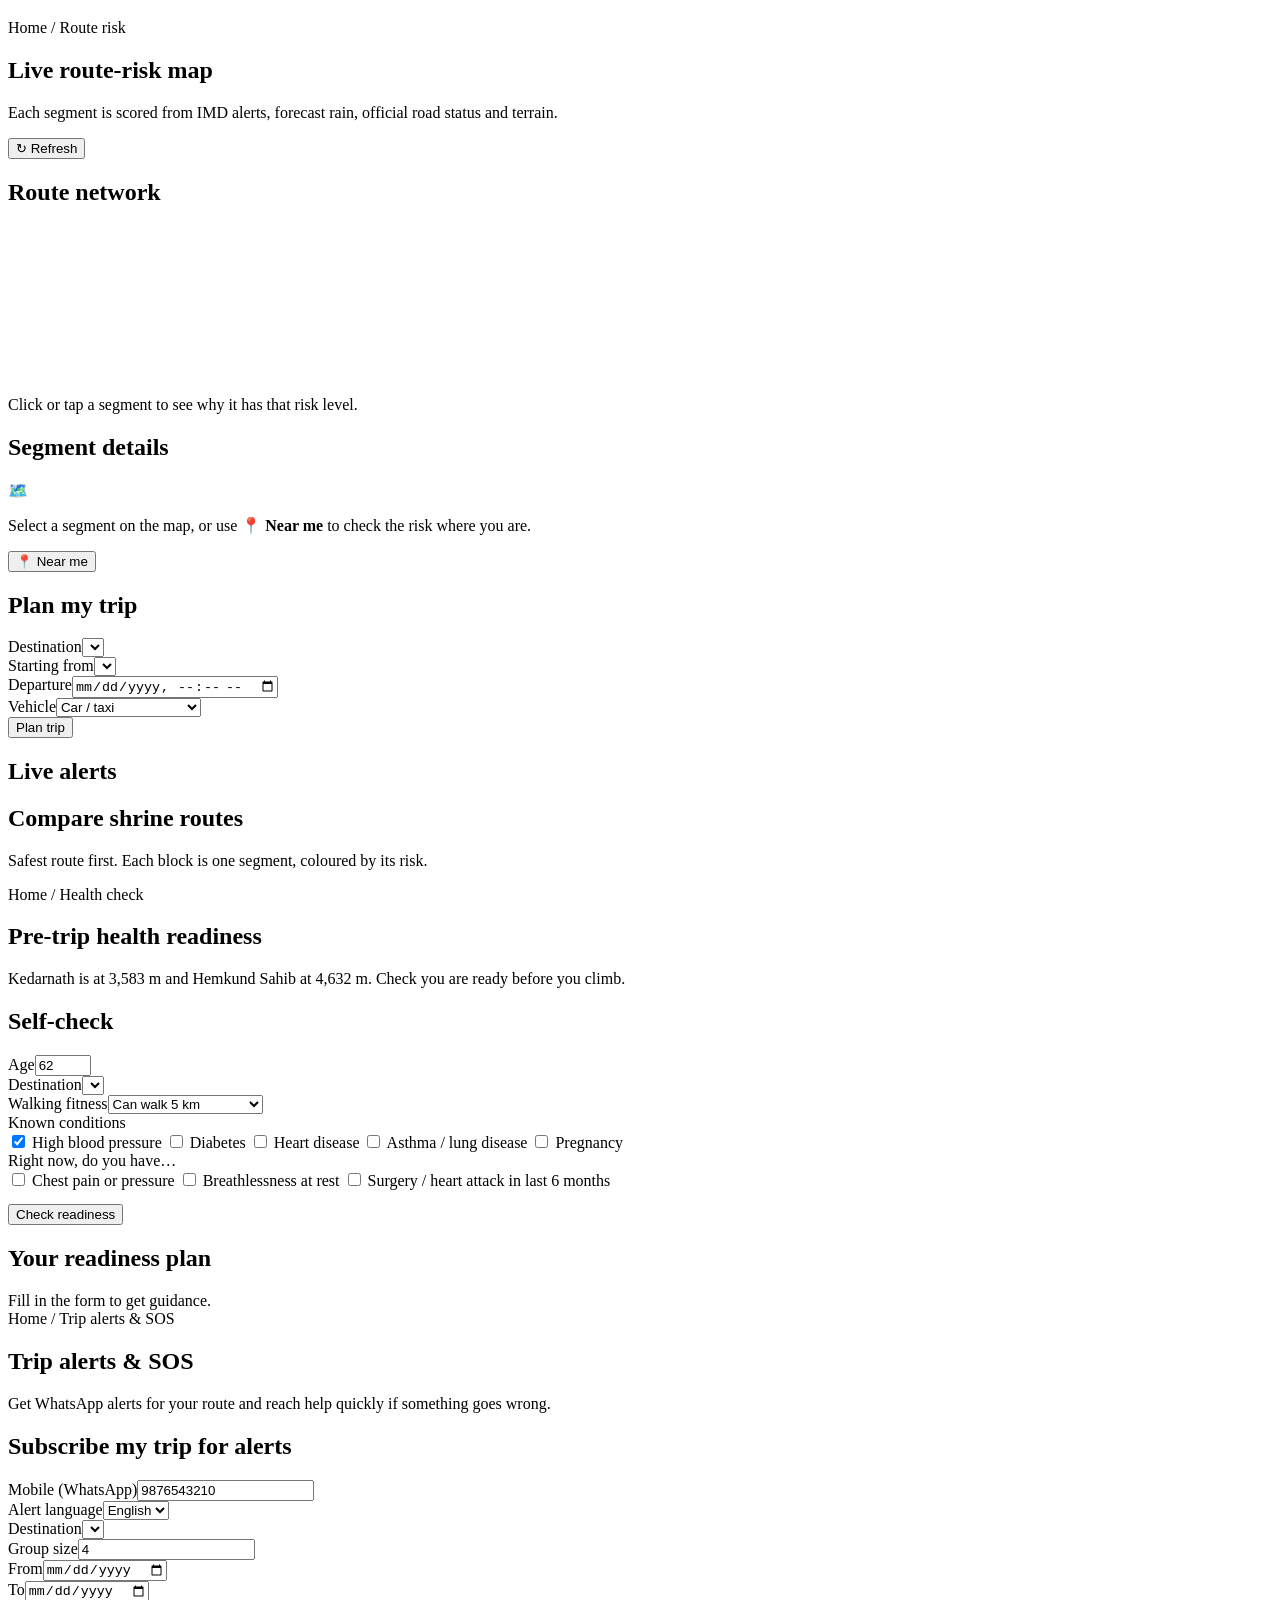
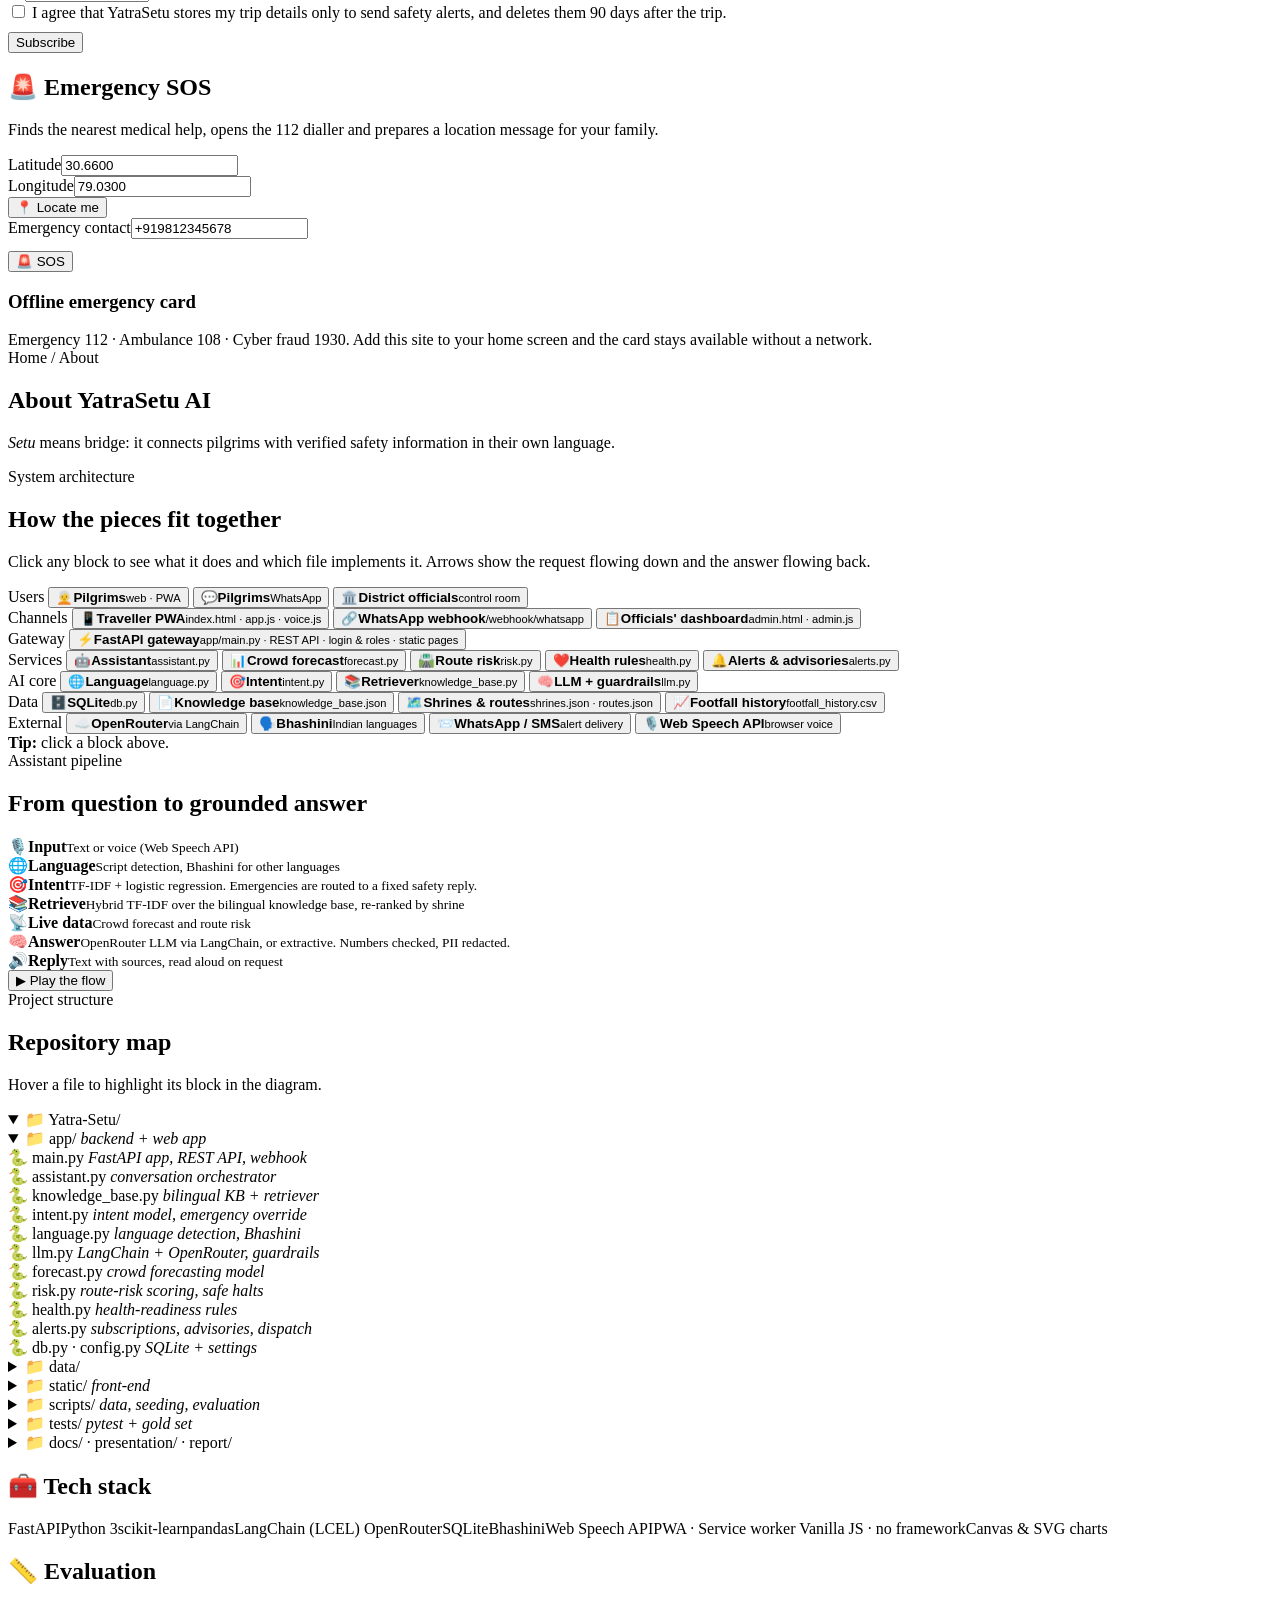
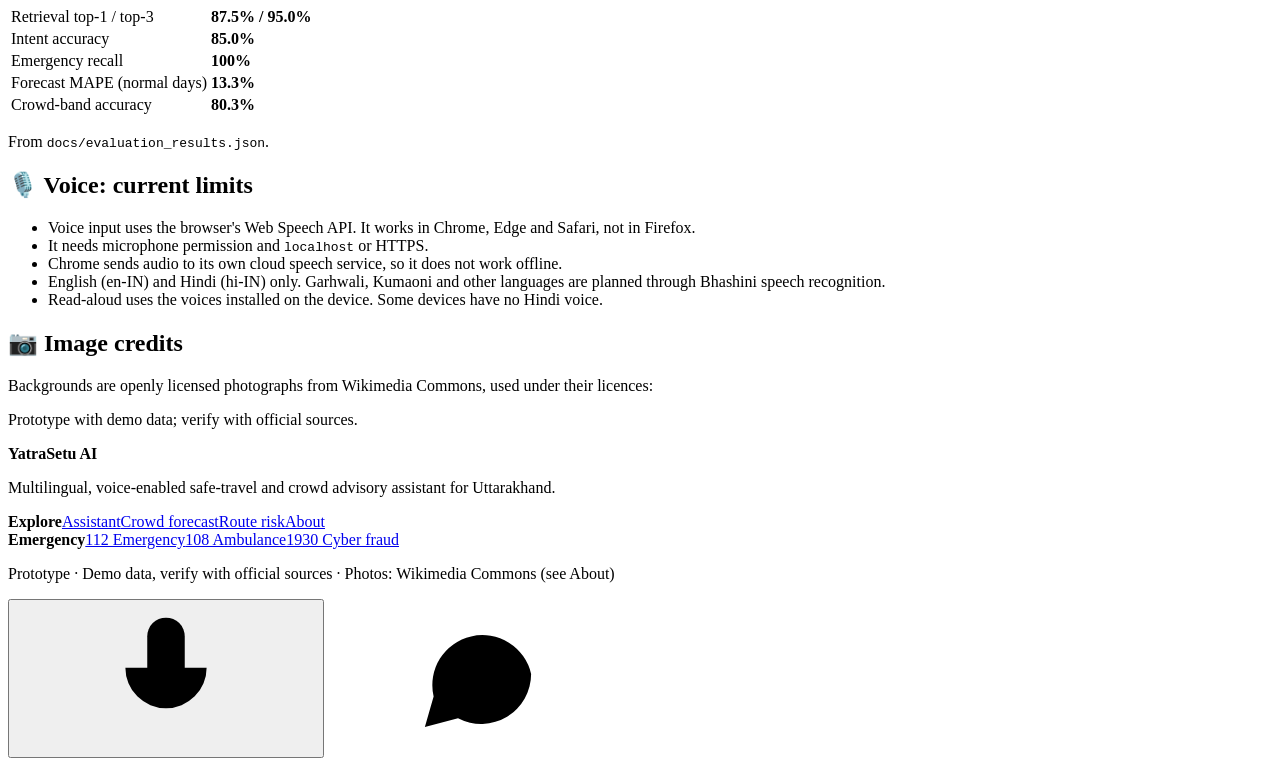
==== commit ce5d8adc: "Clean report and decks, improve site UX - Remove college details from the report and decks; drop the" ====
--- a/app/static/index.html
+++ b/app/static/index.html
@@ -454,7 +454,7 @@
           <p>Hover a file to highlight its block in the diagram.</p>
         </div>
         <div class="tree" id="tree">
-          <details open><summary>📁 YatraSetu-AI/</summary>
+          <details open><summary>📁 Yatra-Setu/</summary>
             <details open><summary>📁 app/ <em>backend + web app</em></summary>
               <div class="leaf" data-file="main.py">🐍 main.py <em>FastAPI app, REST API, webhook</em></div>
               <div class="leaf" data-file="assistant.py">🐍 assistant.py <em>conversation orchestrator</em></div>
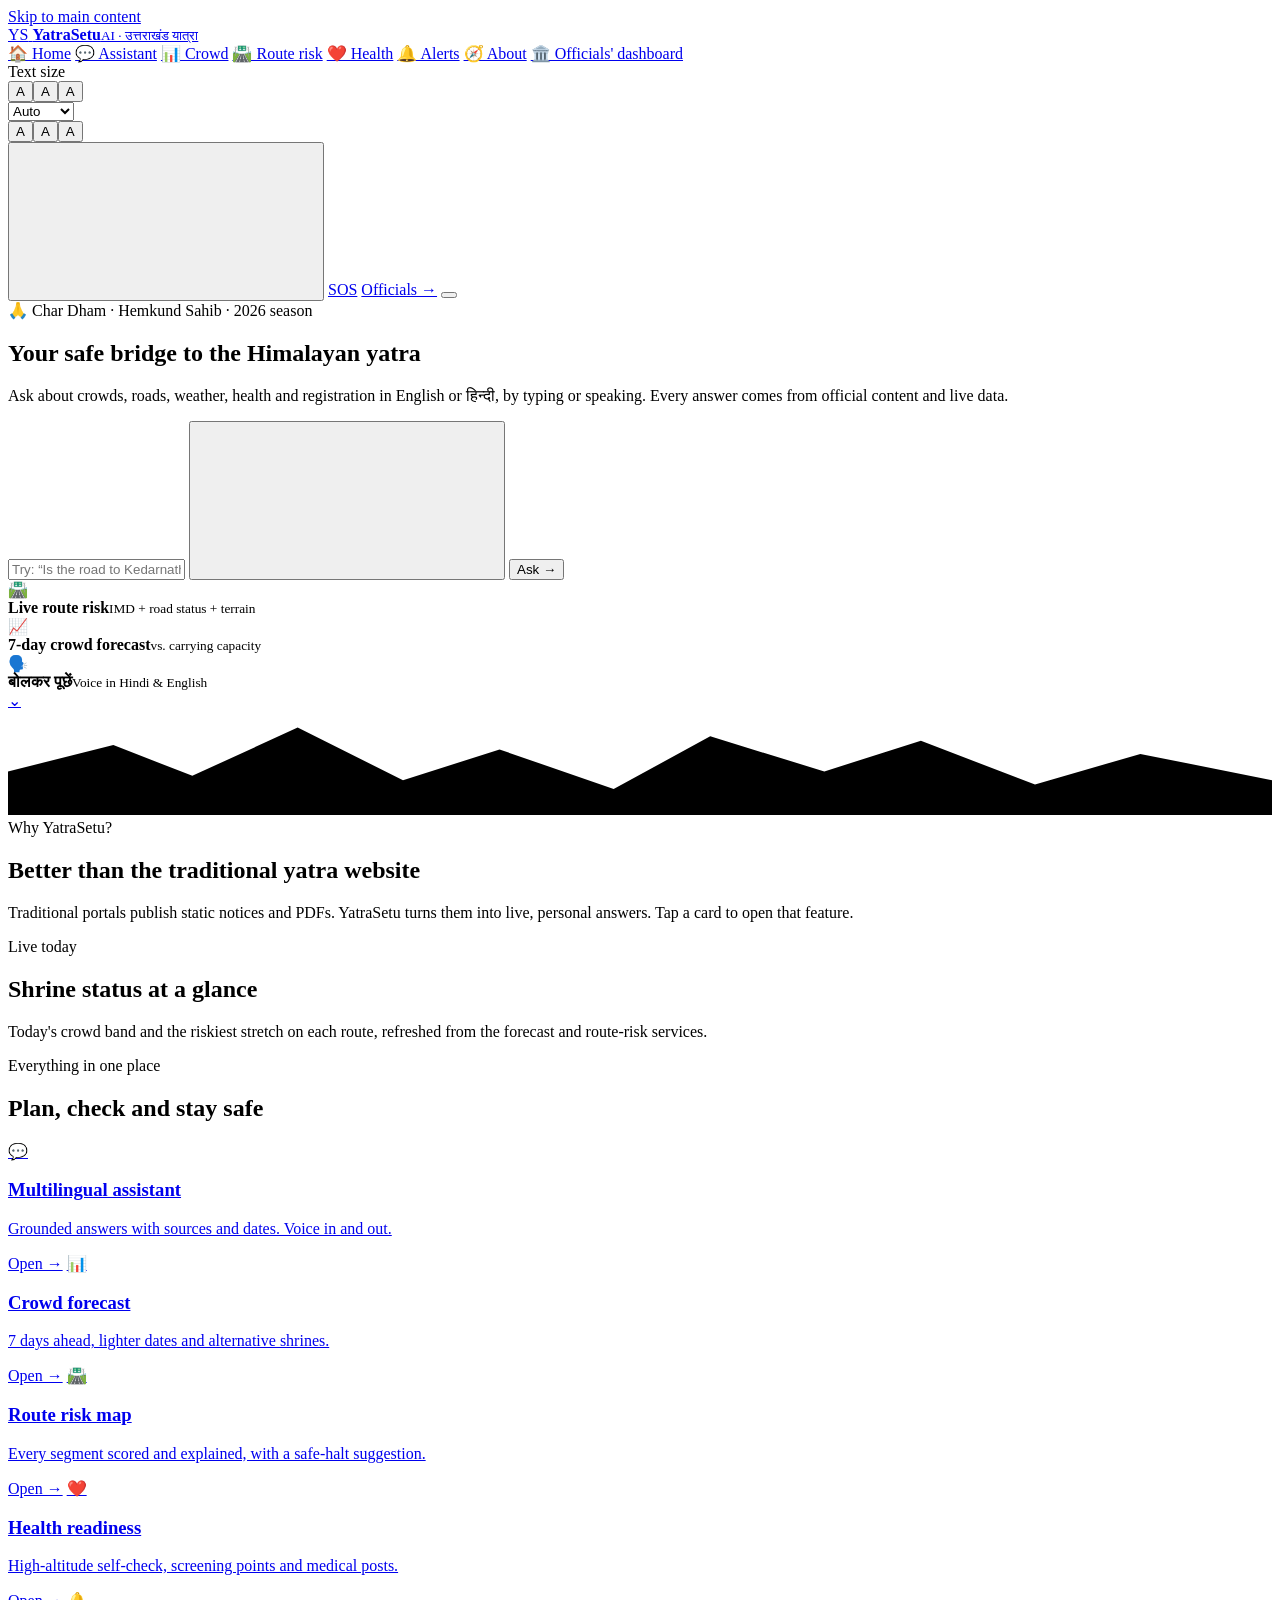
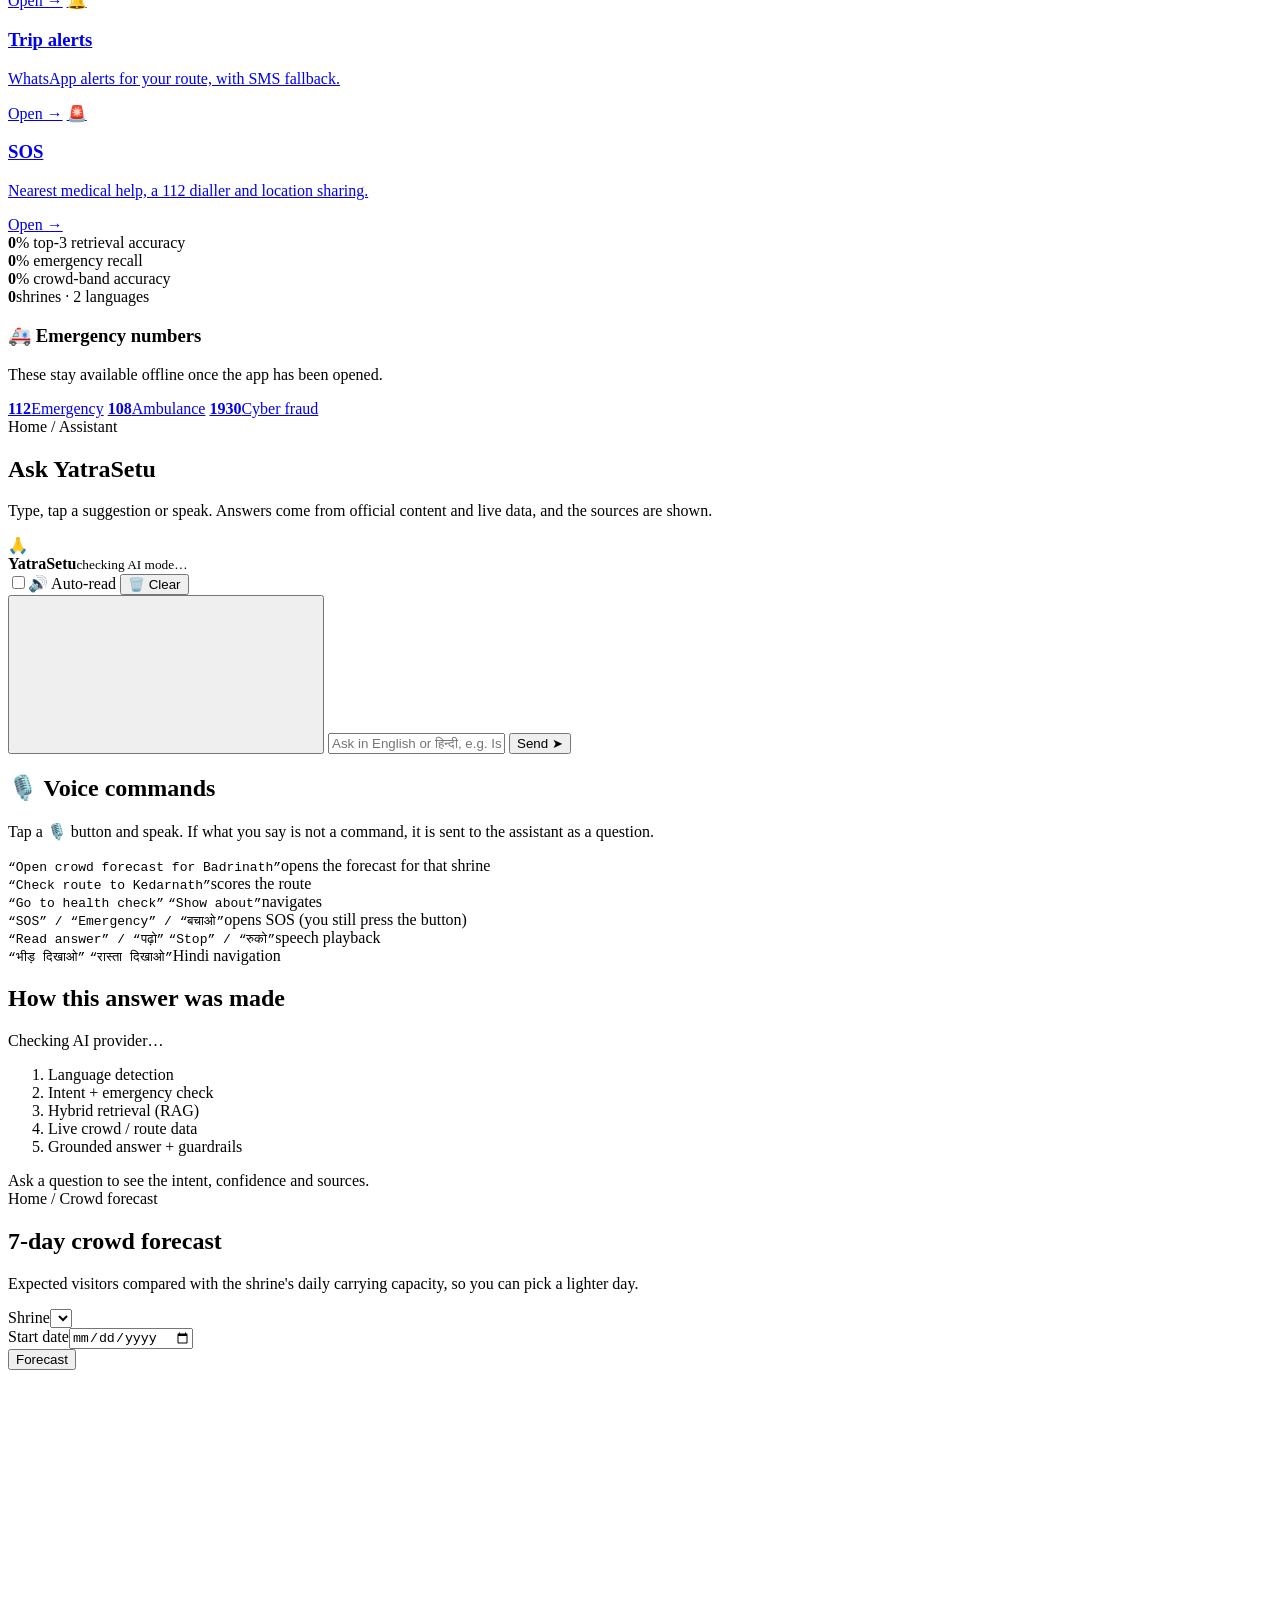
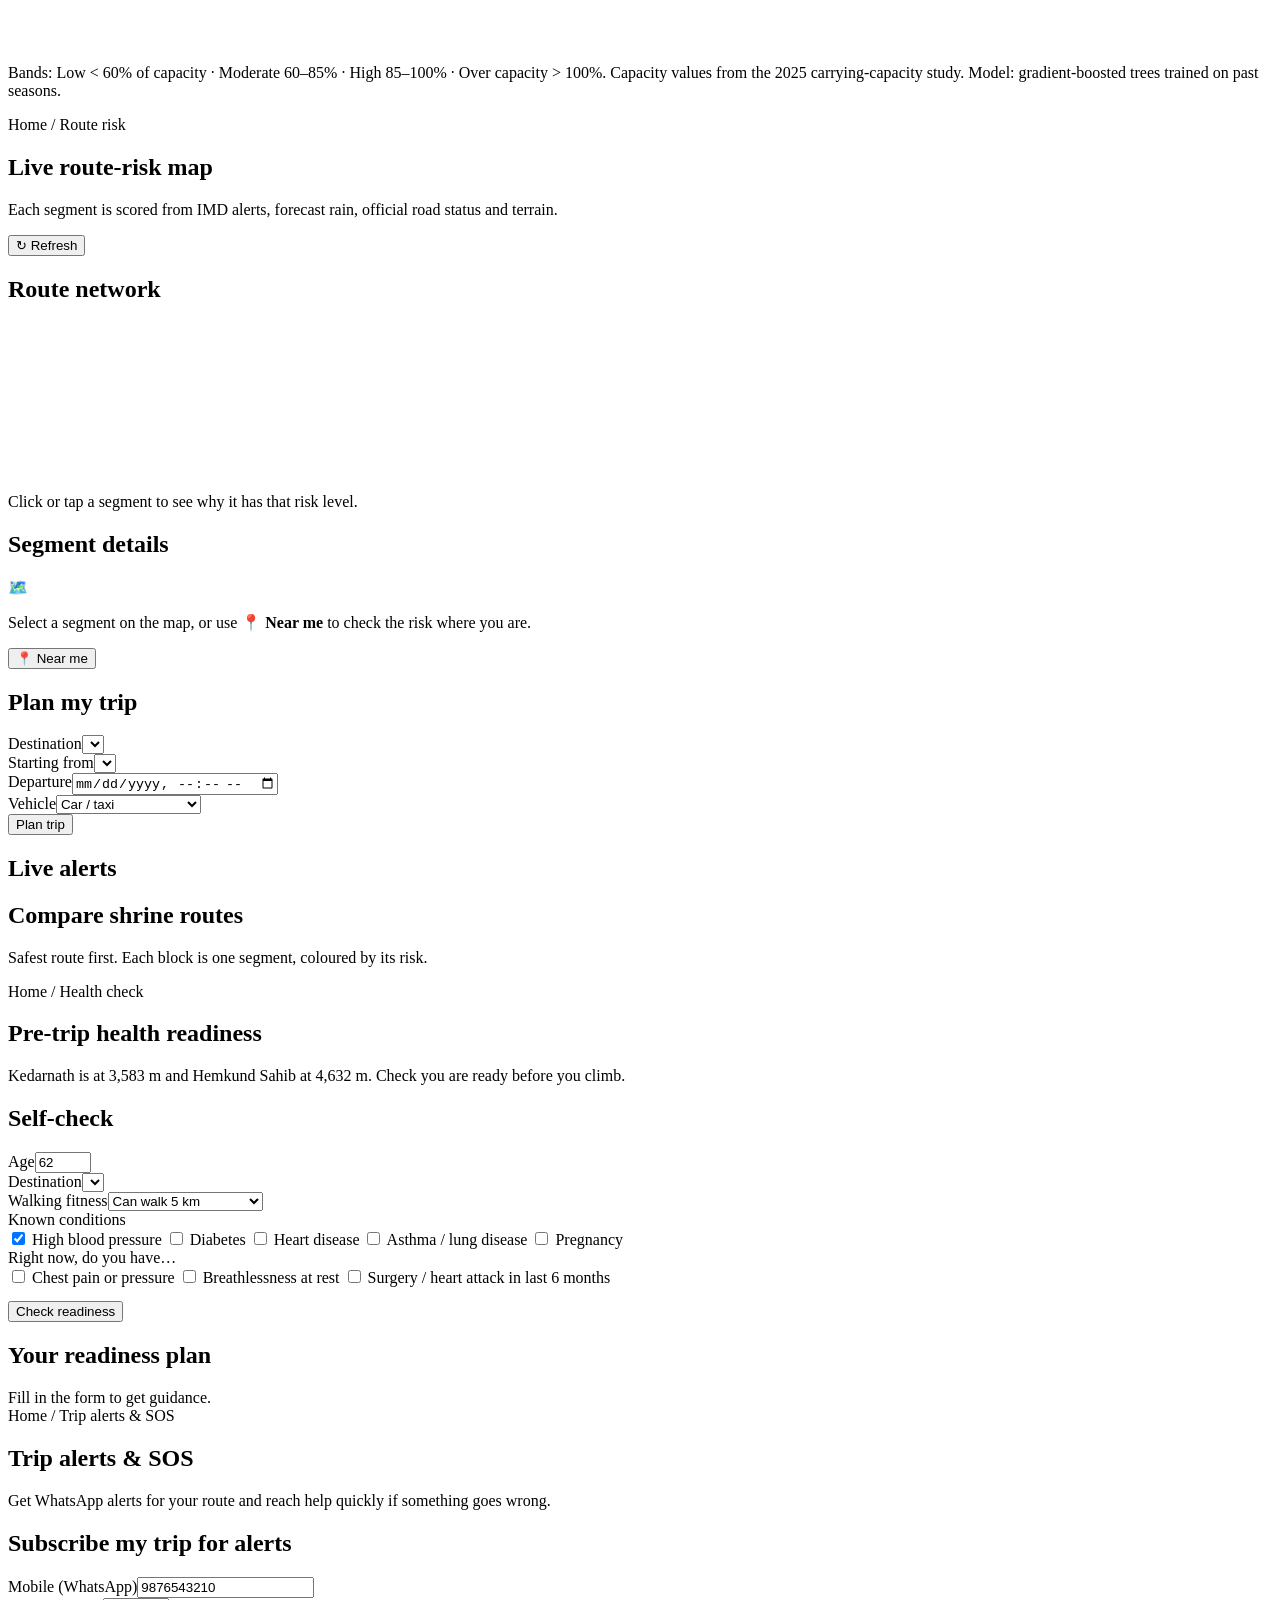
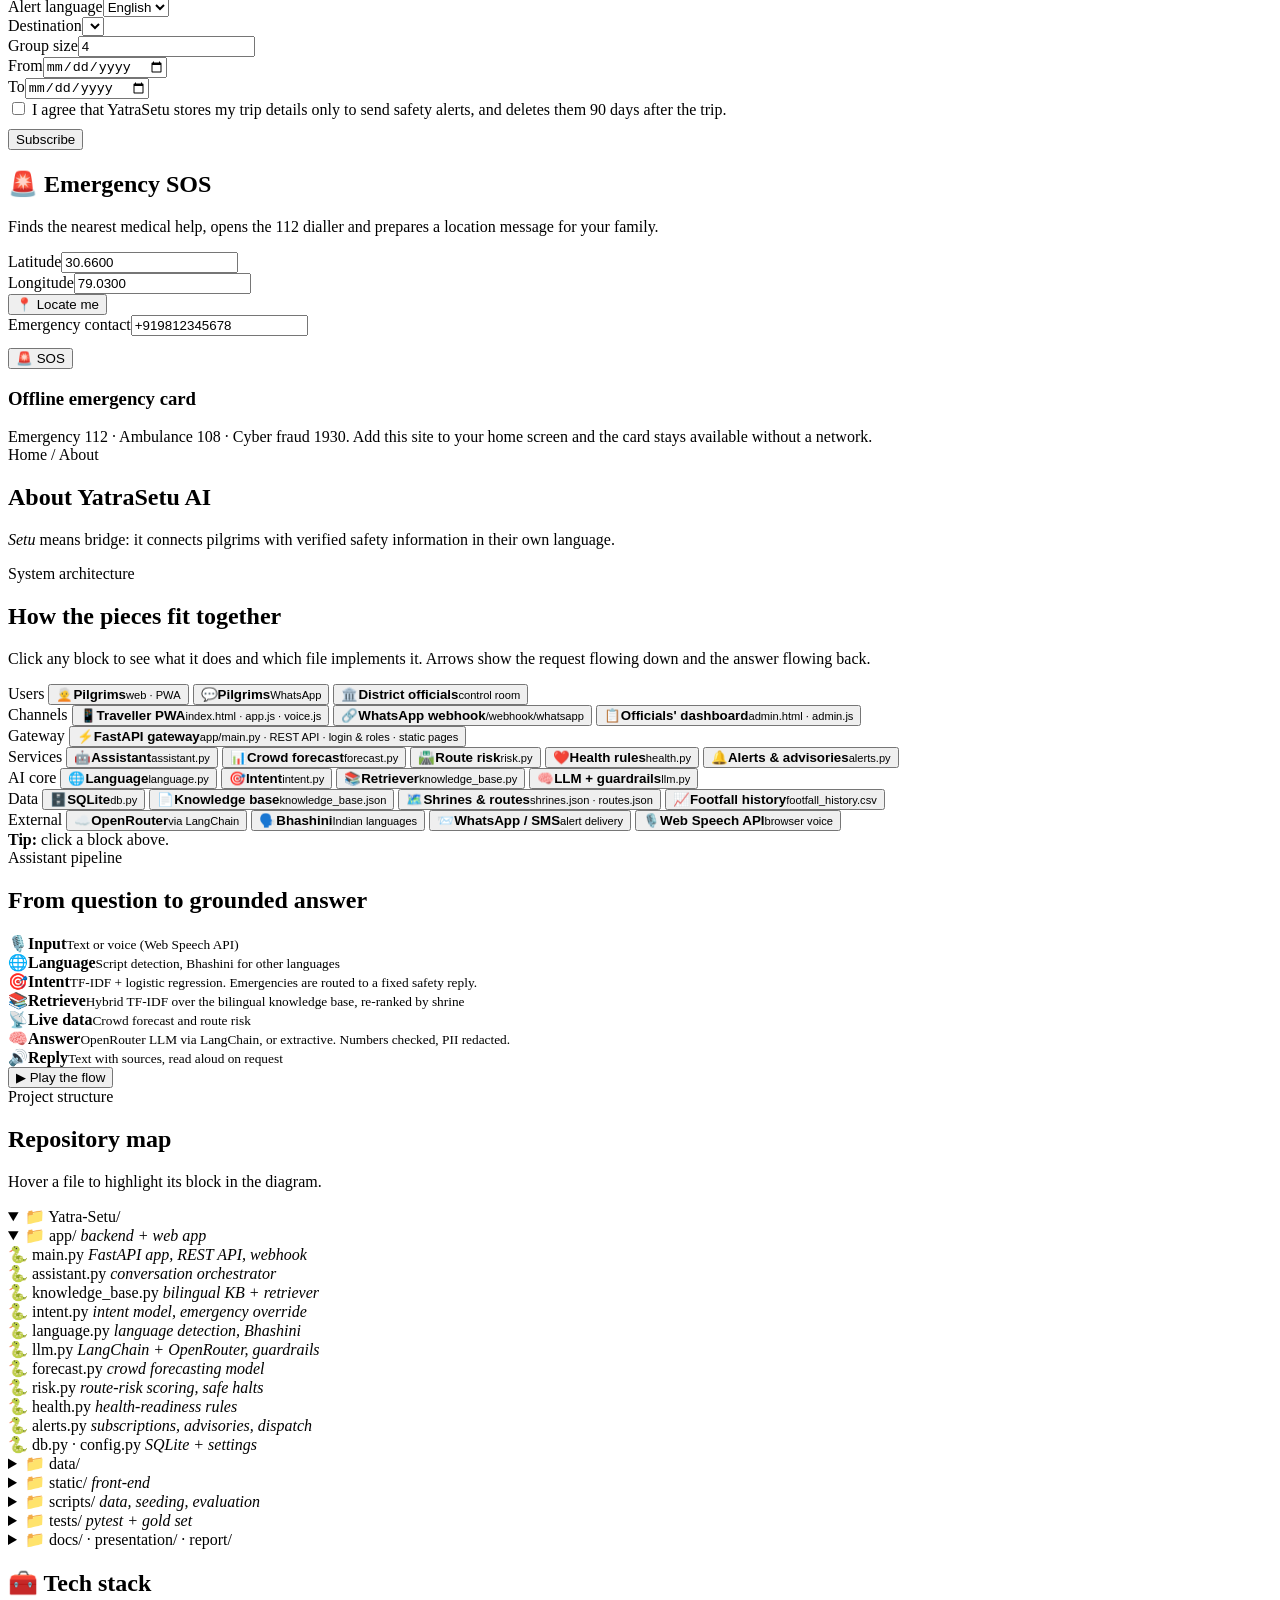
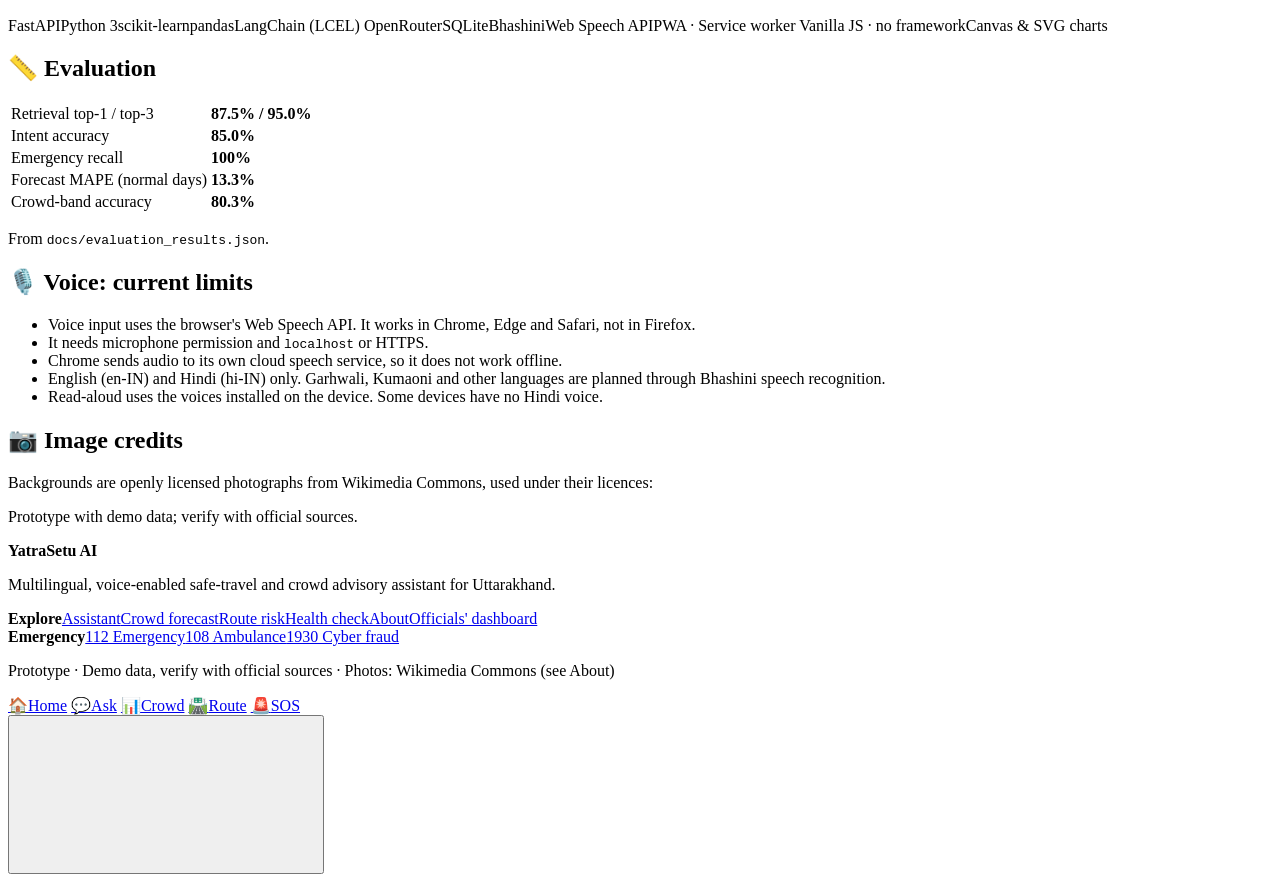
==== commit c4a2c5c9: "Redesign the frontend for accessibility - Replace emoji with one SVG icon set (icons.js) so icons al" ====
--- a/app/static/index.html
+++ b/app/static/index.html
@@ -13,10 +13,8 @@
   <link rel="manifest" href="/static/manifest.json">
 </head>
 <body class="site">
-<svg width="0" height="0" style="position:absolute" aria-hidden="true">
-  <symbol id="i-mic" viewBox="0 0 24 24"><rect x="9" y="2.5" width="6" height="11.5" rx="3"/><path d="M5.5 10.5a6.5 6.5 0 0 0 13 0M12 17v4.5M8.5 21.5h7"/></symbol>
-  <symbol id="i-chat" viewBox="0 0 24 24"><path d="M20.5 11.5a8 8 0 0 1-11.7 7.1L3.5 20l1.4-4.9A8 8 0 1 1 20.5 11.5z"/><path d="M8.5 11.5h.01M12 11.5h.01M15.5 11.5h.01"/></symbol>
-</svg>
+<script src="/static/icons.js"></script>
+<a class="skip" href="#pages">Skip to main content</a>
 
 <!-- ================= NAVBAR ================= -->
 <header class="nav" id="nav">
@@ -33,11 +31,13 @@
     <a href="#alerts" data-page="alerts">🔔 Alerts</a>
     <a href="#about" data-page="about">🧭 About</a>
     <a href="/admin" class="only-mobile">🏛️ Officials' dashboard</a>
+    <div class="textsize-row"><span>Text size</span><div class="textsize" role="group" aria-label="Text size"><button type="button" data-size="0" title="Normal text" aria-label="Normal text">A</button><button type="button" data-size="1" title="Large text" aria-label="Large text">A</button><button type="button" data-size="2" title="Largest text" aria-label="Largest text">A</button></div></div>
   </nav>
   <div class="nav-actions">
     <select id="lang" class="lang" aria-label="Answer language" title="Answer & voice language">
       <option value="">Auto</option><option value="en">English</option><option value="hi">हिन्दी</option>
     </select>
+    <div class="textsize only-desktop" role="group" aria-label="Text size"><button type="button" data-size="0" title="Normal text" aria-label="Normal text">A</button><button type="button" data-size="1" title="Large text" aria-label="Large text">A</button><button type="button" data-size="2" title="Largest text" aria-label="Largest text">A</button></div>
     <button class="icon-btn mic" id="nav-mic" title="Voice command" aria-label="Start voice command"><svg class="ic" aria-hidden="true"><use href="#i-mic"/></svg></button>
     <a class="sos-pill" href="#alerts" data-sos title="Emergency SOS">SOS</a>
     <a class="officials only-desktop" href="/admin">Officials →</a>
@@ -64,7 +64,7 @@
         <div class="hero-chips reveal" id="hero-chips"></div>
       </div>
       <div class="hero-float" aria-hidden="true">
-        <div class="glass float f1"><span>🟢</span><div><b>Live route risk</b><small>IMD + road status + terrain</small></div></div>
+        <div class="glass float f1"><span>🛣️</span><div><b>Live route risk</b><small>IMD + road status + terrain</small></div></div>
         <div class="glass float f2"><span>📈</span><div><b>7-day crowd forecast</b><small>vs. carrying capacity</small></div></div>
         <div class="glass float f3"><span>🗣️</span><div><b>बोलकर पूछें</b><small>Voice in Hindi &amp; English</small></div></div>
       </div>
@@ -81,7 +81,7 @@
       <div class="section-head light reveal">
         <span class="eyebrow">Why YatraSetu?</span>
         <h2>Better than the traditional yatra website</h2>
-        <p>Traditional portals publish static notices and PDFs. YatraSetu turns them into live, personal answers. Hover or tap a card.</p>
+        <p>Traditional portals publish static notices and PDFs. YatraSetu turns them into live, personal answers. Tap a card to open that feature.</p>
       </div>
       <div class="why-grid" id="why-grid"></div>
     </div>
@@ -539,11 +539,20 @@
 <footer class="site-footer">
   <div class="wrap foot">
     <div><b>YatraSetu AI</b><p>Multilingual, voice-enabled safe-travel and crowd advisory assistant for Uttarakhand.</p></div>
-    <div><b>Explore</b><a href="#assistant">Assistant</a><a href="#crowd">Crowd forecast</a><a href="#route">Route risk</a><a href="#about">About</a></div>
+    <div><b>Explore</b><a href="#assistant">Assistant</a><a href="#crowd">Crowd forecast</a><a href="#route">Route risk</a><a href="#health">Health check</a><a href="#about">About</a><a href="/admin">Officials' dashboard</a></div>
     <div><b>Emergency</b><a href="tel:112">112 Emergency</a><a href="tel:108">108 Ambulance</a><a href="tel:1930">1930 Cyber fraud</a></div>
   </div>
   <p class="fine">Prototype · Demo data, verify with official sources · Photos: Wikimedia Commons (see About)</p>
 </footer>
+
+<!-- phones: bottom bar with the five most-used destinations -->
+<nav class="tabbar" aria-label="Quick links">
+  <a href="#home" data-page="home">🏠<span>Home</span></a>
+  <a href="#assistant" data-page="assistant">💬<span>Ask</span></a>
+  <a href="#crowd" data-page="crowd">📊<span>Crowd</span></a>
+  <a href="#route" data-page="route">🛣️<span>Route</span></a>
+  <a href="#alerts" data-page="alerts" data-sos class="tab-sos">🚨<span>SOS</span></a>
+</nav>
 
 <!-- floating action buttons -->
 <div class="fab-group">
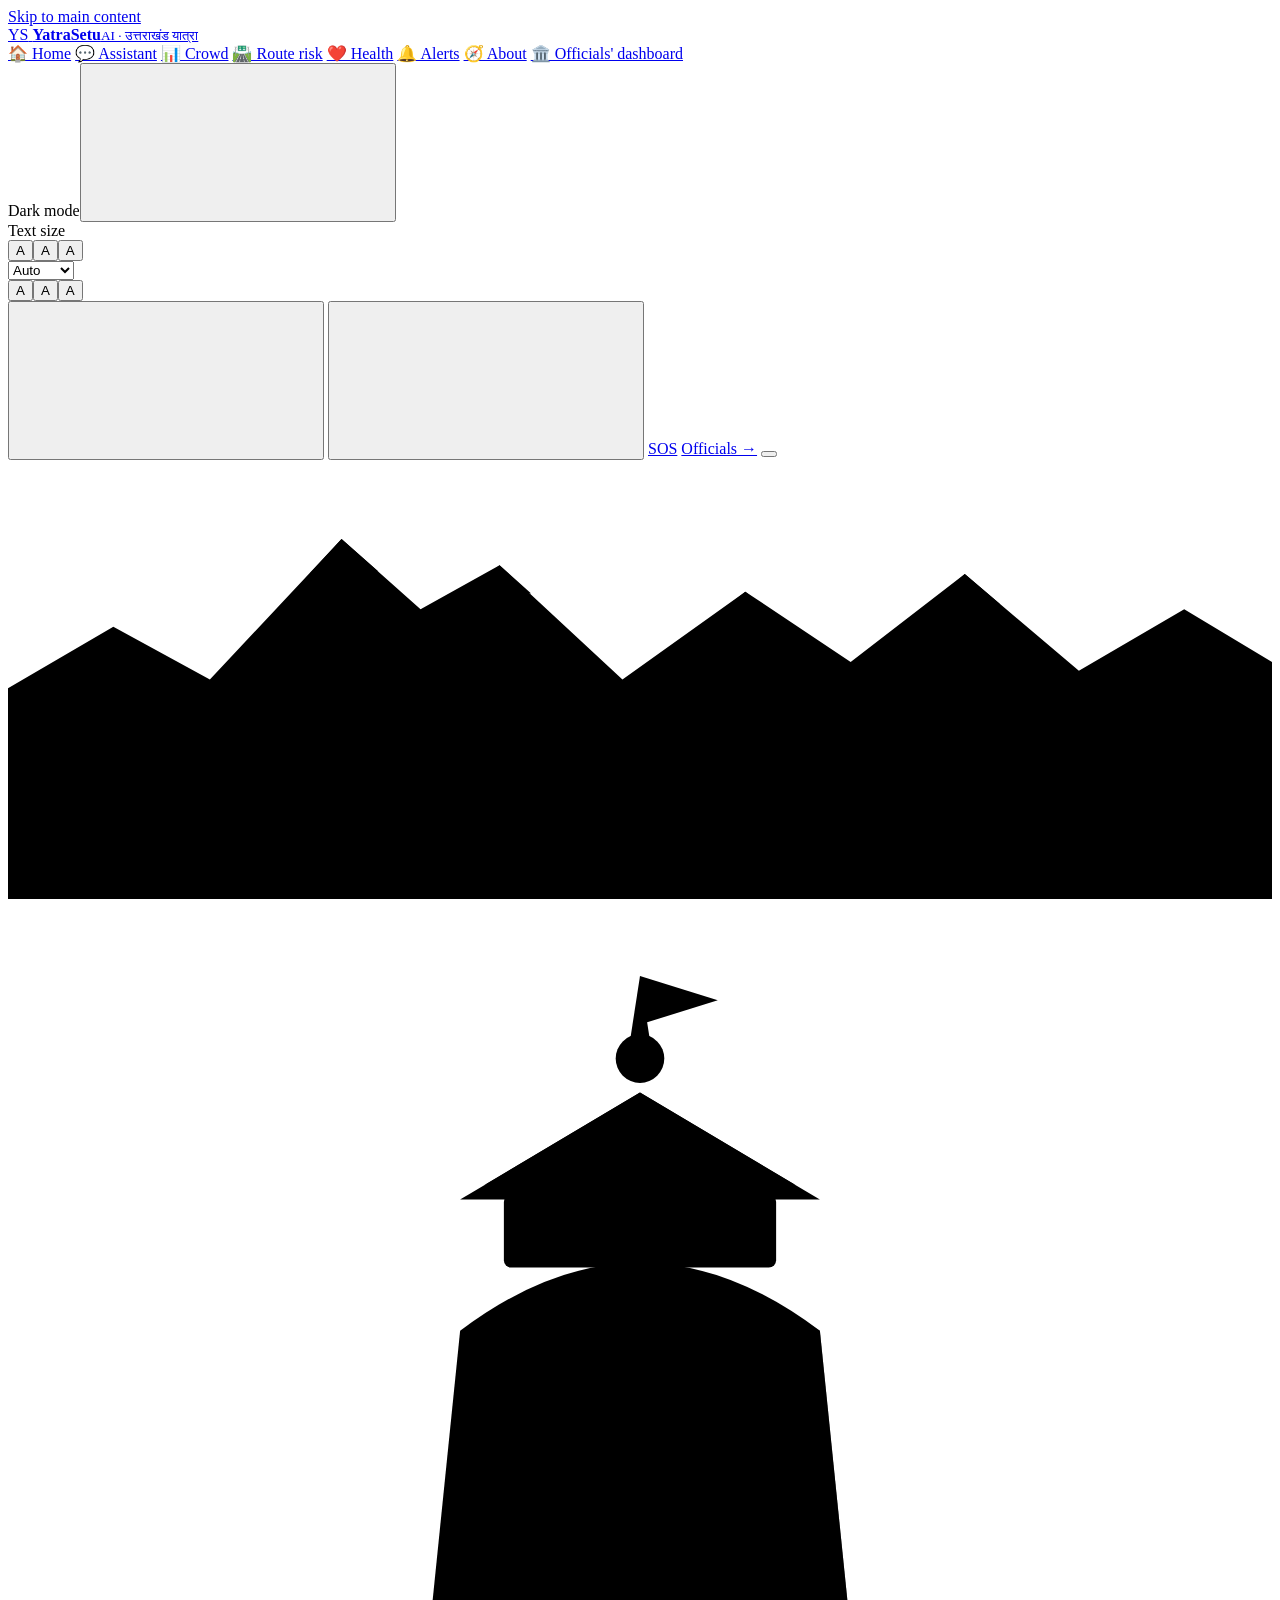
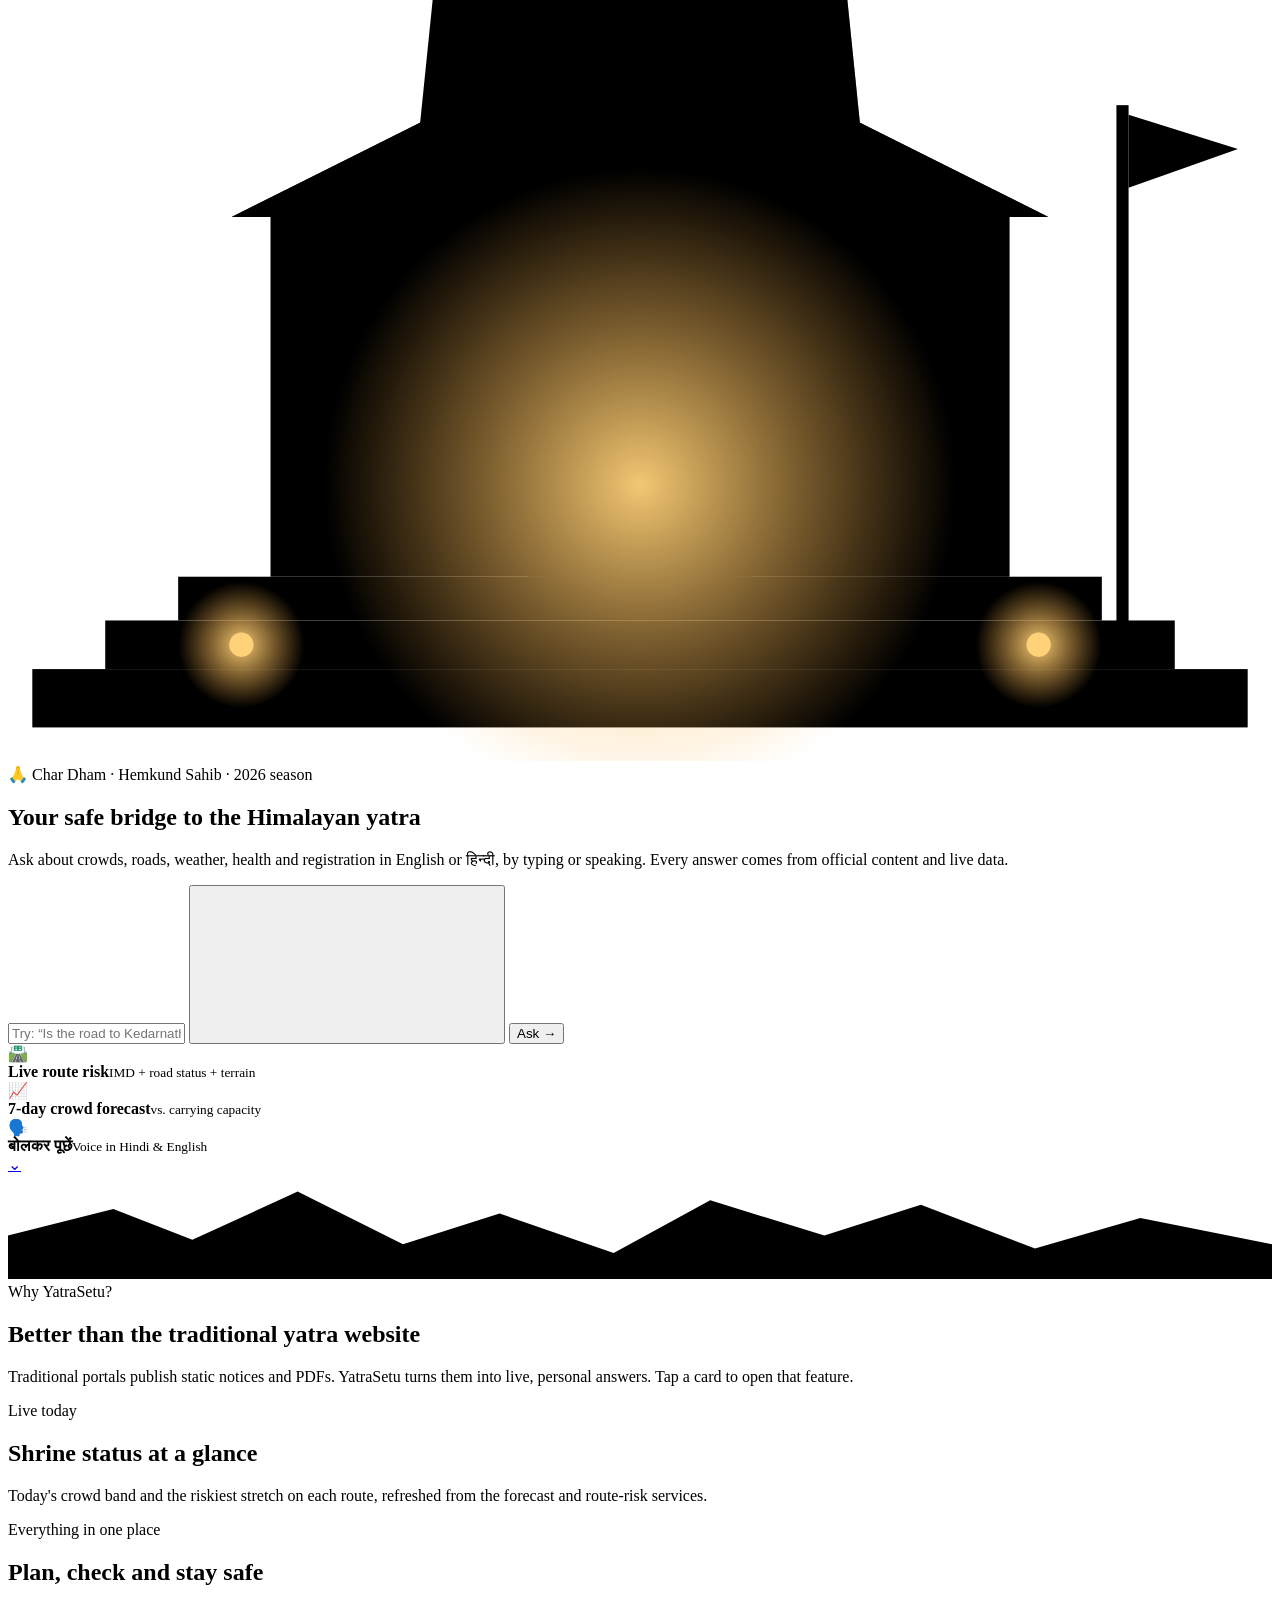
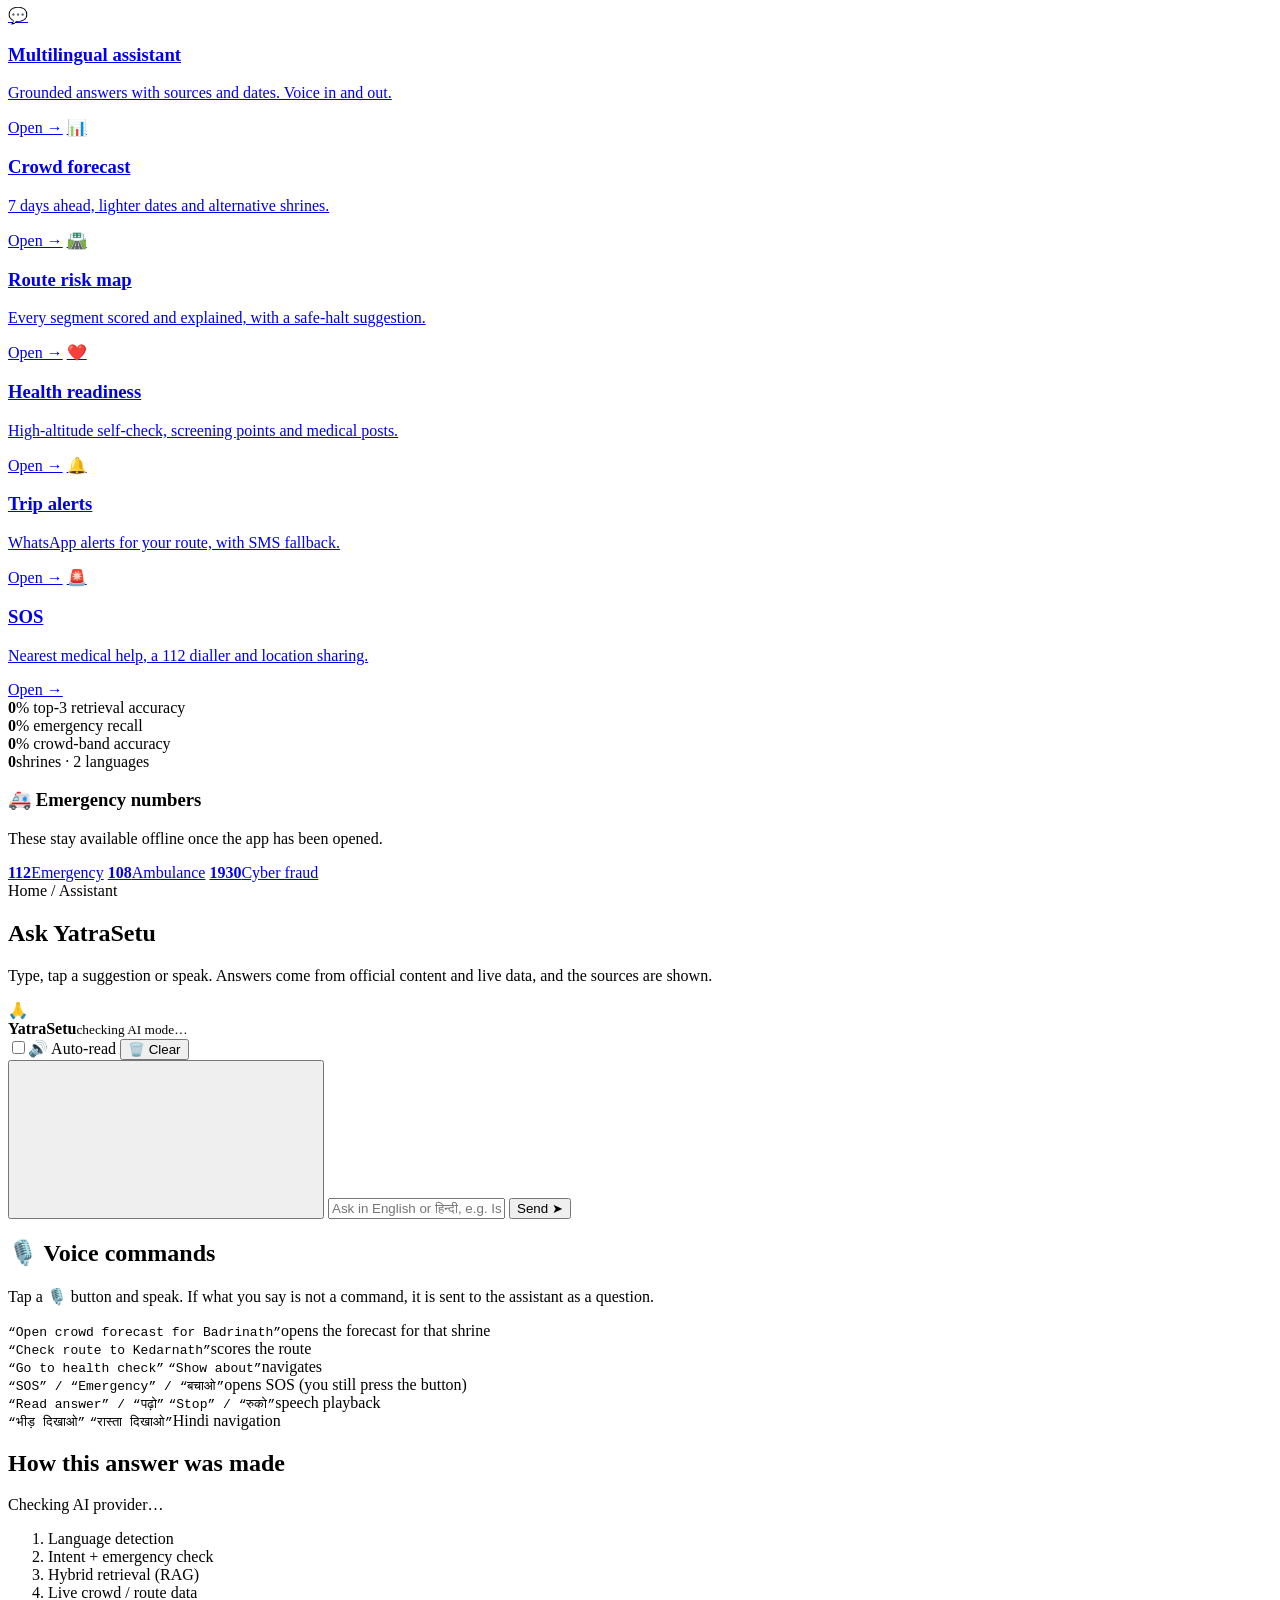
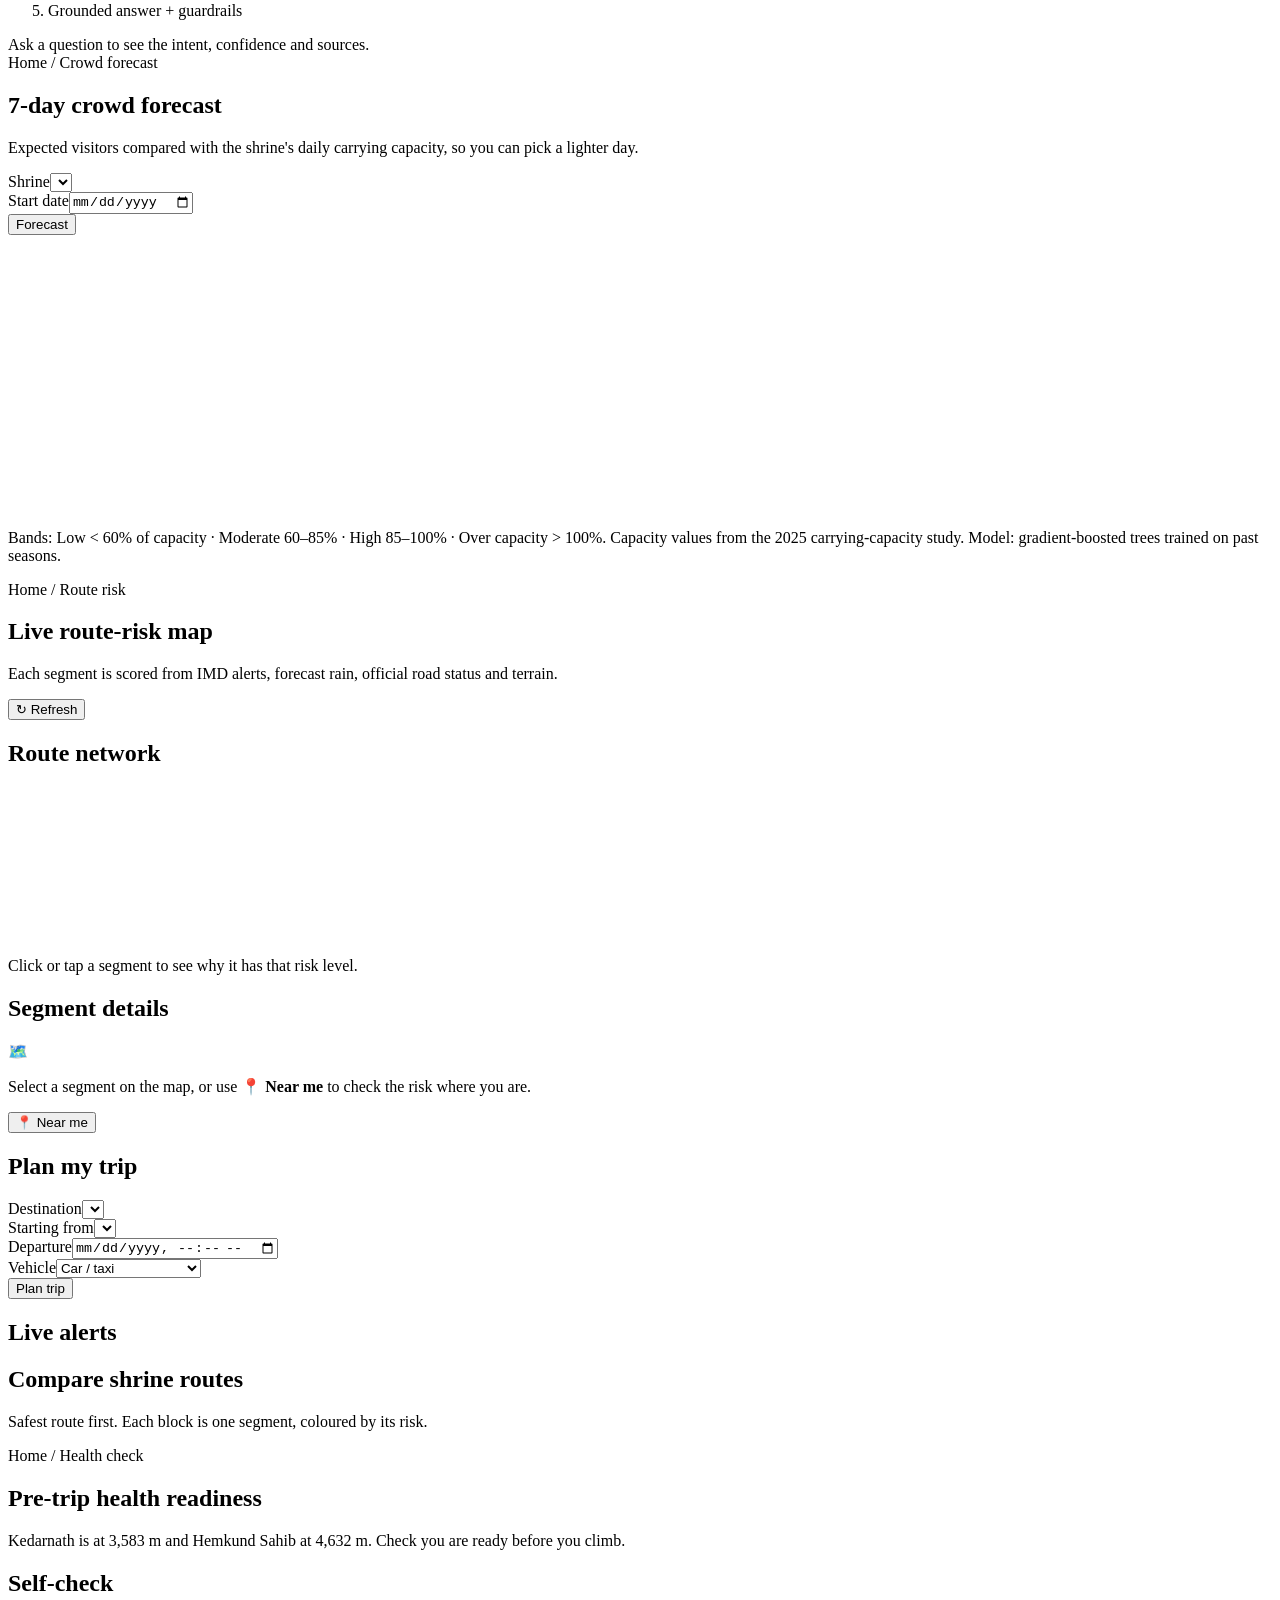
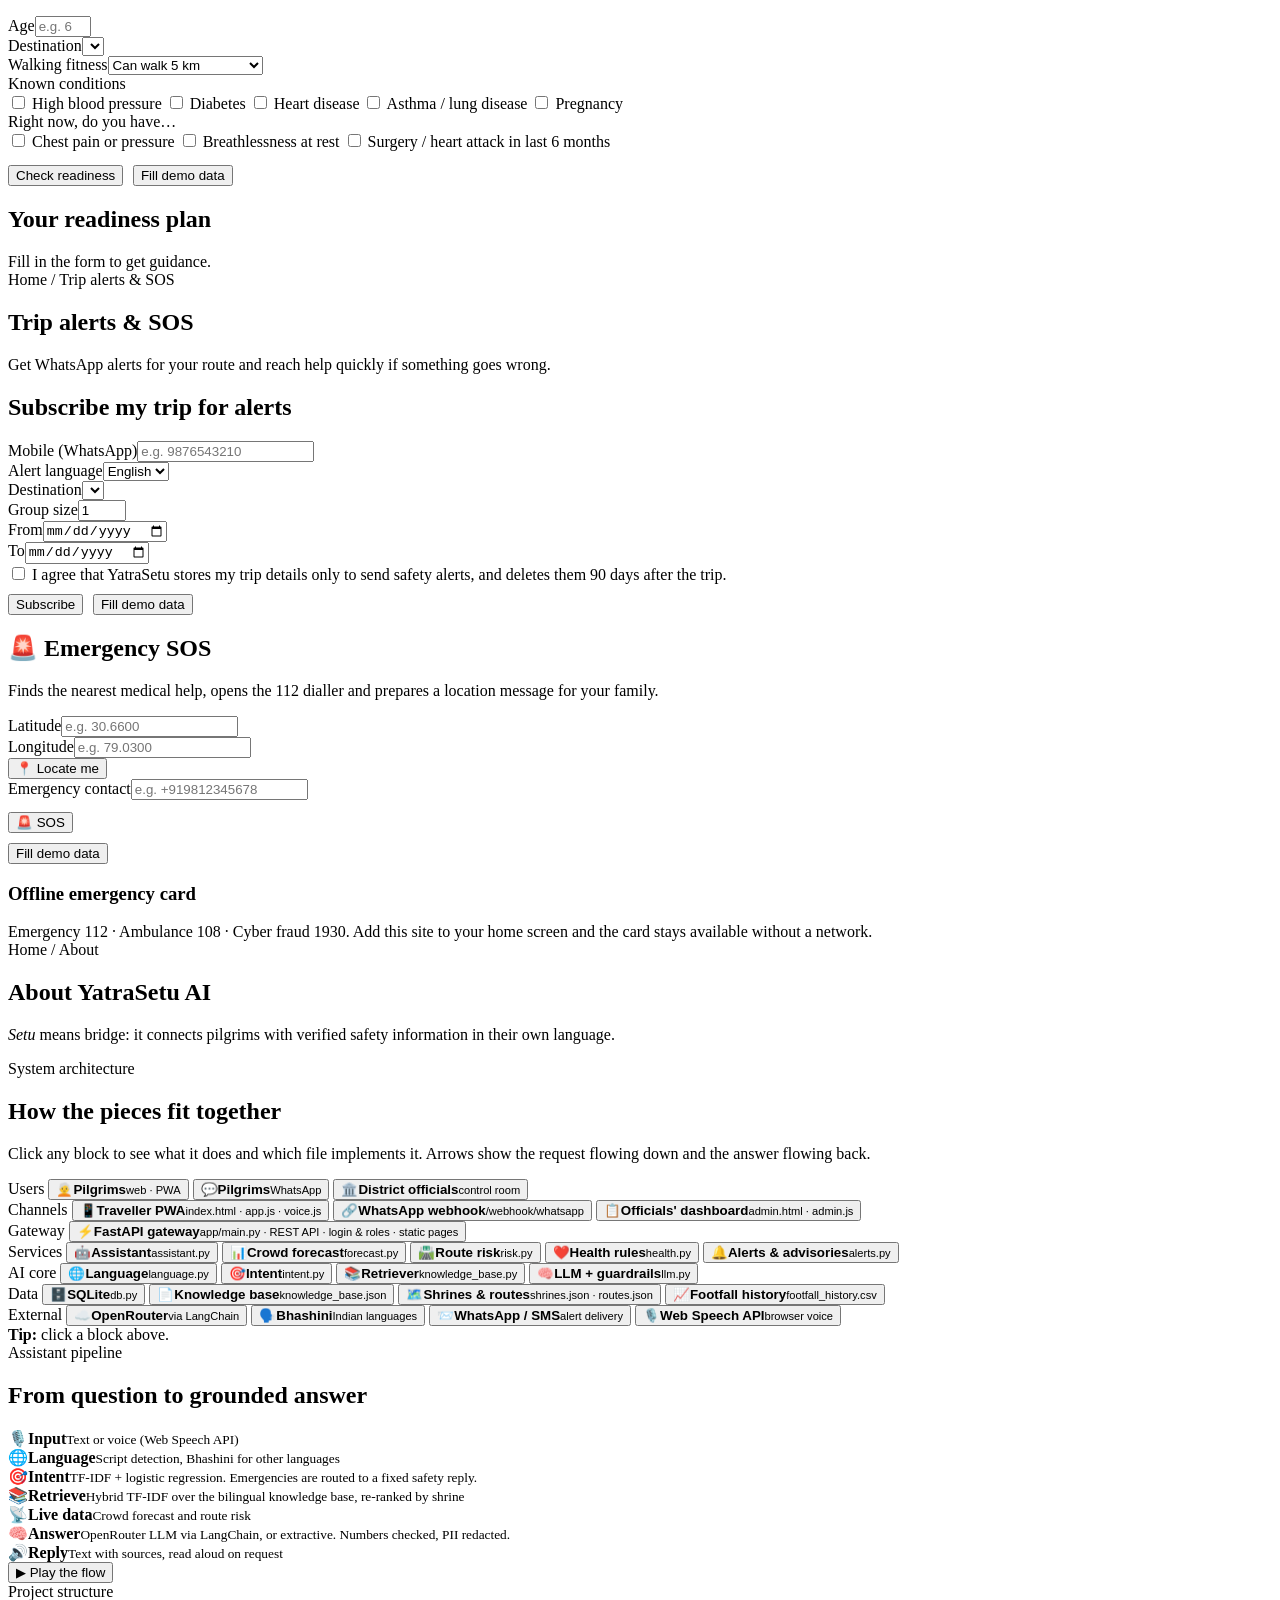
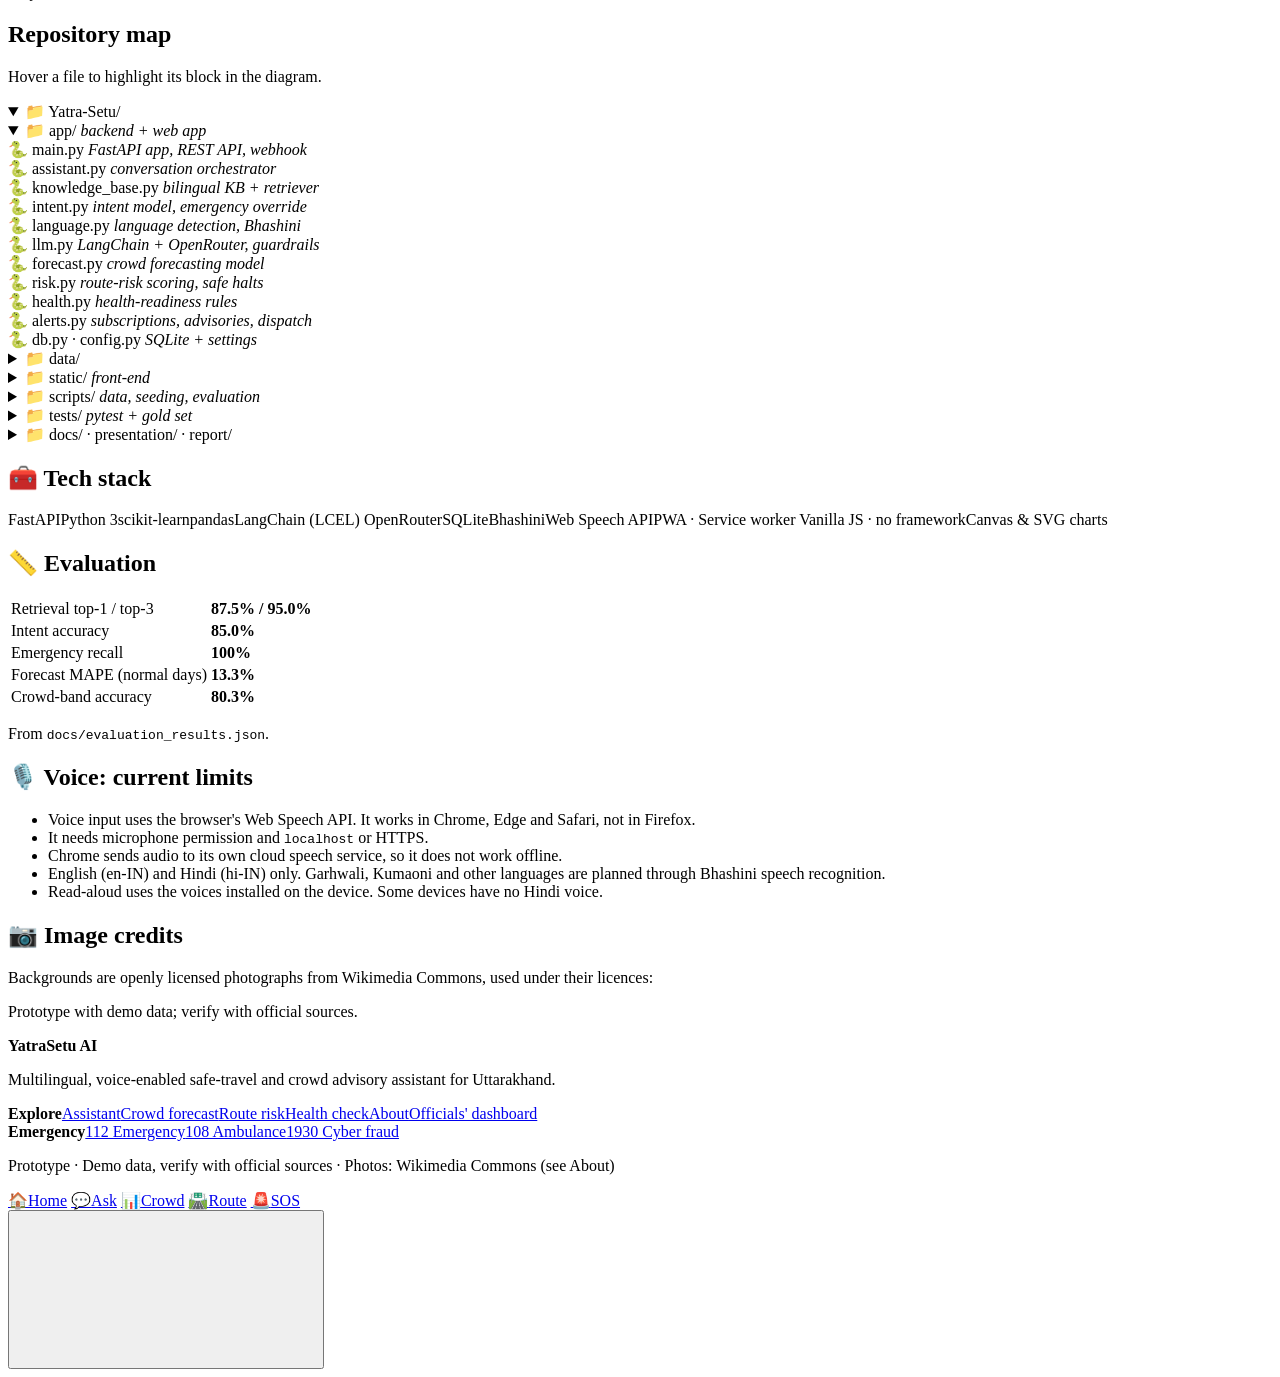
==== commit f1719b4f: "Add the temple and sky hero with light and dark mode - Home hero: drawn Kedarnath temple under a sky" ====
--- a/app/static/index.html
+++ b/app/static/index.html
@@ -3,13 +3,17 @@
 <head>
   <meta charset="utf-8">
   <meta name="viewport" content="width=device-width, initial-scale=1">
-  <meta name="theme-color" content="#0e2a33">
+  <meta name="theme-color" content="#17112e">
   <meta name="description" content="YatraSetu AI – multilingual, voice-enabled safe-travel and crowd advisory assistant for the Char Dham and Hemkund Sahib yatra in Uttarakhand.">
   <title>YatraSetu AI – Safe Yatra Assistant</title>
+  <script>/* light or dark before first paint: saved choice, else the device setting */
+    try { document.documentElement.dataset.mode = JSON.parse(localStorage.getItem("ys_mode")) || (matchMedia("(prefers-color-scheme: dark)").matches ? "dark" : "light"); }
+    catch (e) { document.documentElement.dataset.mode = "light"; }</script>
   <link rel="preconnect" href="https://fonts.googleapis.com">
   <link rel="preconnect" href="https://fonts.gstatic.com" crossorigin>
-  <link href="https://fonts.googleapis.com/css2?family=Poppins:wght@500;600;700;800&family=Noto+Sans:wght@400;500;600;700&family=Noto+Sans+Devanagari:wght@400;600&display=swap" rel="stylesheet">
+  <link href="https://fonts.googleapis.com/css2?family=Poppins:wght@500;600;700;800&family=Fraunces:opsz,wght@9..144,600;9..144,700;9..144,800&family=Noto+Sans:wght@400;500;600;700&family=Noto+Sans+Devanagari:wght@400;600&display=swap" rel="stylesheet">
   <link rel="stylesheet" href="/static/style.css">
+  <link rel="stylesheet" href="/static/theme.css">
   <link rel="manifest" href="/static/manifest.json">
 </head>
 <body class="site">
@@ -31,6 +35,7 @@
     <a href="#alerts" data-page="alerts">🔔 Alerts</a>
     <a href="#about" data-page="about">🧭 About</a>
     <a href="/admin" class="only-mobile">🏛️ Officials' dashboard</a>
+    <div class="mode-row"><span>Dark mode</span><button type="button" class="icon-btn mode-btn" aria-label="Switch to dark mode" title="Light or dark mode"><svg class="ic" aria-hidden="true"><use href="#i-moon"/></svg></button></div>
     <div class="textsize-row"><span>Text size</span><div class="textsize" role="group" aria-label="Text size"><button type="button" data-size="0" title="Normal text" aria-label="Normal text">A</button><button type="button" data-size="1" title="Large text" aria-label="Large text">A</button><button type="button" data-size="2" title="Largest text" aria-label="Largest text">A</button></div></div>
   </nav>
   <div class="nav-actions">
@@ -38,6 +43,7 @@
       <option value="">Auto</option><option value="en">English</option><option value="hi">हिन्दी</option>
     </select>
     <div class="textsize only-desktop" role="group" aria-label="Text size"><button type="button" data-size="0" title="Normal text" aria-label="Normal text">A</button><button type="button" data-size="1" title="Large text" aria-label="Large text">A</button><button type="button" data-size="2" title="Largest text" aria-label="Largest text">A</button></div>
+    <button type="button" class="icon-btn mode-btn" aria-label="Switch to dark mode" title="Light or dark mode"><svg class="ic" aria-hidden="true"><use href="#i-moon"/></svg></button>
     <button class="icon-btn mic" id="nav-mic" title="Voice command" aria-label="Start voice command"><svg class="ic" aria-hidden="true"><use href="#i-mic"/></svg></button>
     <a class="sos-pill" href="#alerts" data-sos title="Emergency SOS">SOS</a>
     <a class="officials only-desktop" href="/admin">Officials →</a>
@@ -49,7 +55,45 @@
 
 <!-- ================= HOME ================= -->
 <section class="page" id="page-home" data-title="Home">
-  <div class="hero bg-kedarnath">
+  <div class="hero">
+    <!-- the scene: sky, sun and moon, Himalayan ranges and the Kedarnath temple (decorative) -->
+    <div class="sky" aria-hidden="true">
+      <div class="sky-day"></div><div class="sky-night"></div><div class="sky-dusk"></div><div class="stars"></div>
+      <div class="orb sun"></div><div class="orb moon"></div>
+      <div class="cloud c1"></div><div class="cloud c2"></div><div class="cloud c3"></div>
+      <svg class="range" viewBox="0 0 1440 500" preserveAspectRatio="none">
+        <path class="r-far" d="M0 500V260l120-70 110 60L380 90l90 80 90-50 140 130 140-100 120 80 130-100 130 110 120-70 100 60v270z"/>
+        <path class="r-snow" d="M380 90l42 37-22-4-16 18-18-16-22 4zM560 120l36 32-22-4-14 16-18-16-18 2zM1090 130l40 34-24-4-14 18-20-16-20 2zM840 150l30 24-18-2-12 14-14-14-16 2z"/>
+        <path class="r-mid" d="M0 500V340l160-60 140 70 160-100 160 90 160-70 160 80 160-70 160 70 180-60v210z"/>
+        <path class="r-near" d="M0 500v-90l200-50 220 60 220-50 220 60 220-50 220 50 140-30v100z"/>
+        <path class="r-ground" d="M0 500v-48q360-20 720-2t720-4v54z"/>
+      </svg>
+      <svg class="temple" viewBox="0 0 520 600">
+        <defs><radialGradient id="lamp"><stop offset="0" stop-color="#ffd27a" stop-opacity=".95"/><stop offset="1" stop-color="#ffb347" stop-opacity="0"/></radialGradient></defs>
+        <path class="t-stone" d="M166 372l20-196q74-56 148 0l20 196z"/>
+        <path class="t-shade" opacity=".55" d="M260 148q40 4 74 28l20 196h-94z"/>
+        <path class="t-line" stroke-width="3" d="M183 206h154M180 236h160M177 266h166M174 296h172M171 326h178M169 352h182"/>
+        <rect class="t-wood" x="204" y="120" width="112" height="30" rx="3"/>
+        <path class="t-wood-d" d="M186 122l74-44 74 44z"/>
+        <path class="t-snow" d="M196 116l64-38 64 38-24-6-40-22-40 22z"/>
+        <circle class="t-gold" cx="260" cy="64" r="10"/><path class="t-gold" d="M256 56l4-26 4 26z"/>
+        <path class="t-flag" d="M260 30l32 10-32 10z"/>
+        <rect class="t-stone" x="108" y="372" width="304" height="152"/>
+        <rect class="t-shade" opacity=".45" x="260" y="372" width="152" height="152"/>
+        <path class="t-wood-d" d="M92 376l168-84 168 84z"/>
+        <path class="t-wood" d="M112 370l148-70 148 70z"/>
+        <path class="t-snow" d="M92 376l168-84 168 84-24-4-144-68-144 68z"/>
+        <path class="t-line" stroke-width="3" d="M108 410h304M108 448h304M108 486h304"/>
+        <path class="t-wood" d="M214 524v-88a46 46 0 0 1 92 0v88z"/>
+        <path class="t-gold" d="M222 524v-86a38 38 0 0 1 76 0v86z"/>
+        <path class="t-door" d="M230 524v-84a30 30 0 0 1 60 0v84z"/>
+        <path class="t-shade" d="M138 500v-48a14 14 0 0 1 28 0v48zM354 500v-48a14 14 0 0 1 28 0v48z"/>
+        <rect class="t-step" x="70" y="524" width="380" height="18"/><rect class="t-step" x="40" y="542" width="440" height="20"/><rect class="t-step" x="10" y="562" width="500" height="24"/>
+        <rect class="t-wood-d" x="456" y="330" width="5" height="232"/><path class="t-flag" d="M461 334l45 14-45 16z"/>
+        <circle class="t-glow" cx="260" cy="486" r="130" fill="url(#lamp)"/>
+        <g class="t-glow"><circle cx="96" cy="552" r="26" fill="url(#lamp)"/><circle cx="424" cy="552" r="26" fill="url(#lamp)"/><circle cx="96" cy="552" r="5" fill="#ffd27a"/><circle cx="424" cy="552" r="5" fill="#ffd27a"/></g>
+      </svg>
+    </div>
     <div class="hero-inner">
       <div class="hero-copy">
         <span class="eyebrow reveal">🙏 Char Dham · Hemkund Sahib · 2026 season</span>
@@ -286,14 +330,14 @@
       <div class="card" id="health-form">
         <h2>Self-check</h2>
         <div class="row">
-          <div><label for="h-age">Age</label><input type="number" id="h-age" value="62" min="1" max="110"></div>
+          <div><label for="h-age">Age</label><input type="number" id="h-age" placeholder="e.g. 62" min="1" max="110" inputmode="numeric"></div>
           <div><label for="h-shrine">Destination</label><select id="h-shrine"></select></div>
           <div><label for="h-fit">Walking fitness</label><select id="h-fit"><option value="high">Can walk 10 km easily</option>
             <option value="medium" selected>Can walk 5 km</option><option value="low">Struggle to walk 5 km</option></select></div>
         </div>
         <label>Known conditions</label>
         <div class="check-grid">
-          <label class="check"><input type="checkbox" value="bp" checked> High blood pressure</label>
+          <label class="check"><input type="checkbox" value="bp"> High blood pressure</label>
           <label class="check"><input type="checkbox" value="diabetes"> Diabetes</label>
           <label class="check"><input type="checkbox" value="heart"> Heart disease</label>
           <label class="check"><input type="checkbox" value="asthma"> Asthma / lung disease</label>
@@ -305,7 +349,7 @@
           <label class="check"><input type="checkbox" class="rf" value="breathless_rest"> Breathlessness at rest</label>
           <label class="check"><input type="checkbox" class="rf" value="recent_surgery"> Surgery / heart attack in last 6 months</label>
         </div>
-        <div style="margin-top:14px"><button class="btn saff" id="h-go">Check readiness</button></div>
+        <div style="margin-top:14px;display:flex;gap:.6rem;flex-wrap:wrap"><button class="btn saff" id="h-go">Check readiness</button><button type="button" class="chip-btn" data-demo="health">Fill demo data</button></div>
       </div>
       <div class="card"><h2>Your readiness plan</h2><div id="h-out" class="muted">Fill in the form to get guidance.</div></div>
     </div>
@@ -323,12 +367,12 @@
       <div class="card">
         <h2>Subscribe my trip for alerts</h2>
         <div class="row">
-          <div><label for="s-phone">Mobile (WhatsApp)</label><input id="s-phone" value="9876543210"></div>
+          <div><label for="s-phone">Mobile (WhatsApp)</label><input id="s-phone" type="tel" inputmode="tel" autocomplete="tel" placeholder="e.g. 9876543210"></div>
           <div><label for="s-lang">Alert language</label><select id="s-lang"><option value="en">English</option><option value="hi">हिन्दी</option></select></div>
         </div>
         <div class="row">
           <div><label for="s-shrine">Destination</label><select id="s-shrine"></select></div>
-          <div><label for="s-group">Group size</label><input type="number" id="s-group" value="4"></div>
+          <div><label for="s-group">Group size</label><input type="number" id="s-group" value="1" min="1" max="60" inputmode="numeric"></div>
         </div>
         <div class="row">
           <div><label for="s-from">From</label><input type="date" id="s-from"></div>
@@ -336,19 +380,20 @@
         </div>
         <label class="check" style="margin-top:12px"><input type="checkbox" id="s-consent"> I agree that YatraSetu stores my trip
           details only to send safety alerts, and deletes them 90 days after the trip.</label>
-        <div style="margin-top:10px"><button class="btn" id="s-go">Subscribe</button></div>
+        <div style="margin-top:10px;display:flex;gap:.6rem;flex-wrap:wrap"><button class="btn" id="s-go">Subscribe</button><button type="button" class="chip-btn" data-demo="alerts">Fill demo data</button></div>
         <div id="s-out"></div>
       </div>
       <div class="card sos-card" id="sos-card">
         <h2>🚨 Emergency SOS</h2>
         <p class="muted">Finds the nearest medical help, opens the 112 dialler and prepares a location message for your family.</p>
         <div class="row">
-          <div><label for="sos-lat">Latitude</label><input id="sos-lat" value="30.6600"></div>
-          <div><label for="sos-lon">Longitude</label><input id="sos-lon" value="79.0300"></div>
+          <div><label for="sos-lat">Latitude</label><input id="sos-lat" inputmode="decimal" placeholder="e.g. 30.6600"></div>
+          <div><label for="sos-lon">Longitude</label><input id="sos-lon" inputmode="decimal" placeholder="e.g. 79.0300"></div>
           <div style="flex:0"><button class="btn ghost" id="sos-locate" title="Use my phone's location">📍 Locate me</button></div>
         </div>
-        <label for="sos-contact">Emergency contact</label><input id="sos-contact" value="+919812345678">
+        <label for="sos-contact">Emergency contact</label><input id="sos-contact" type="tel" inputmode="tel" placeholder="e.g. +919812345678">
         <div style="margin-top:12px"><button class="btn red big-sos" id="sos-go">🚨 SOS</button></div>
+        <div style="margin-top:.6rem"><button type="button" class="chip-btn" data-demo="sos">Fill demo data</button></div>
         <div id="sos-out"></div>
         <h3>Offline emergency card</h3>
         <div class="notice">Emergency 112 · Ambulance 108 · Cyber fraud 1930. Add this site to your home screen and the card
@@ -566,6 +611,7 @@
     <div class="wave"><i></i><i></i><i></i><i></i><i></i></div>
     <h3 id="vo-title">Listening…</h3>
     <p id="vo-text" class="vo-text">Speak now</p>
+    <div class="vo-lang" role="group" aria-label="Listening language"><button type="button" data-vl="en-IN">English</button><button type="button" data-vl="hi-IN">हिन्दी</button></div>
     <p class="muted" id="vo-hint">Try “Is Kedarnath crowded this week?” or “Open route risk”</p>
     <button class="btn ghost" id="vo-cancel">Cancel</button>
   </div>
